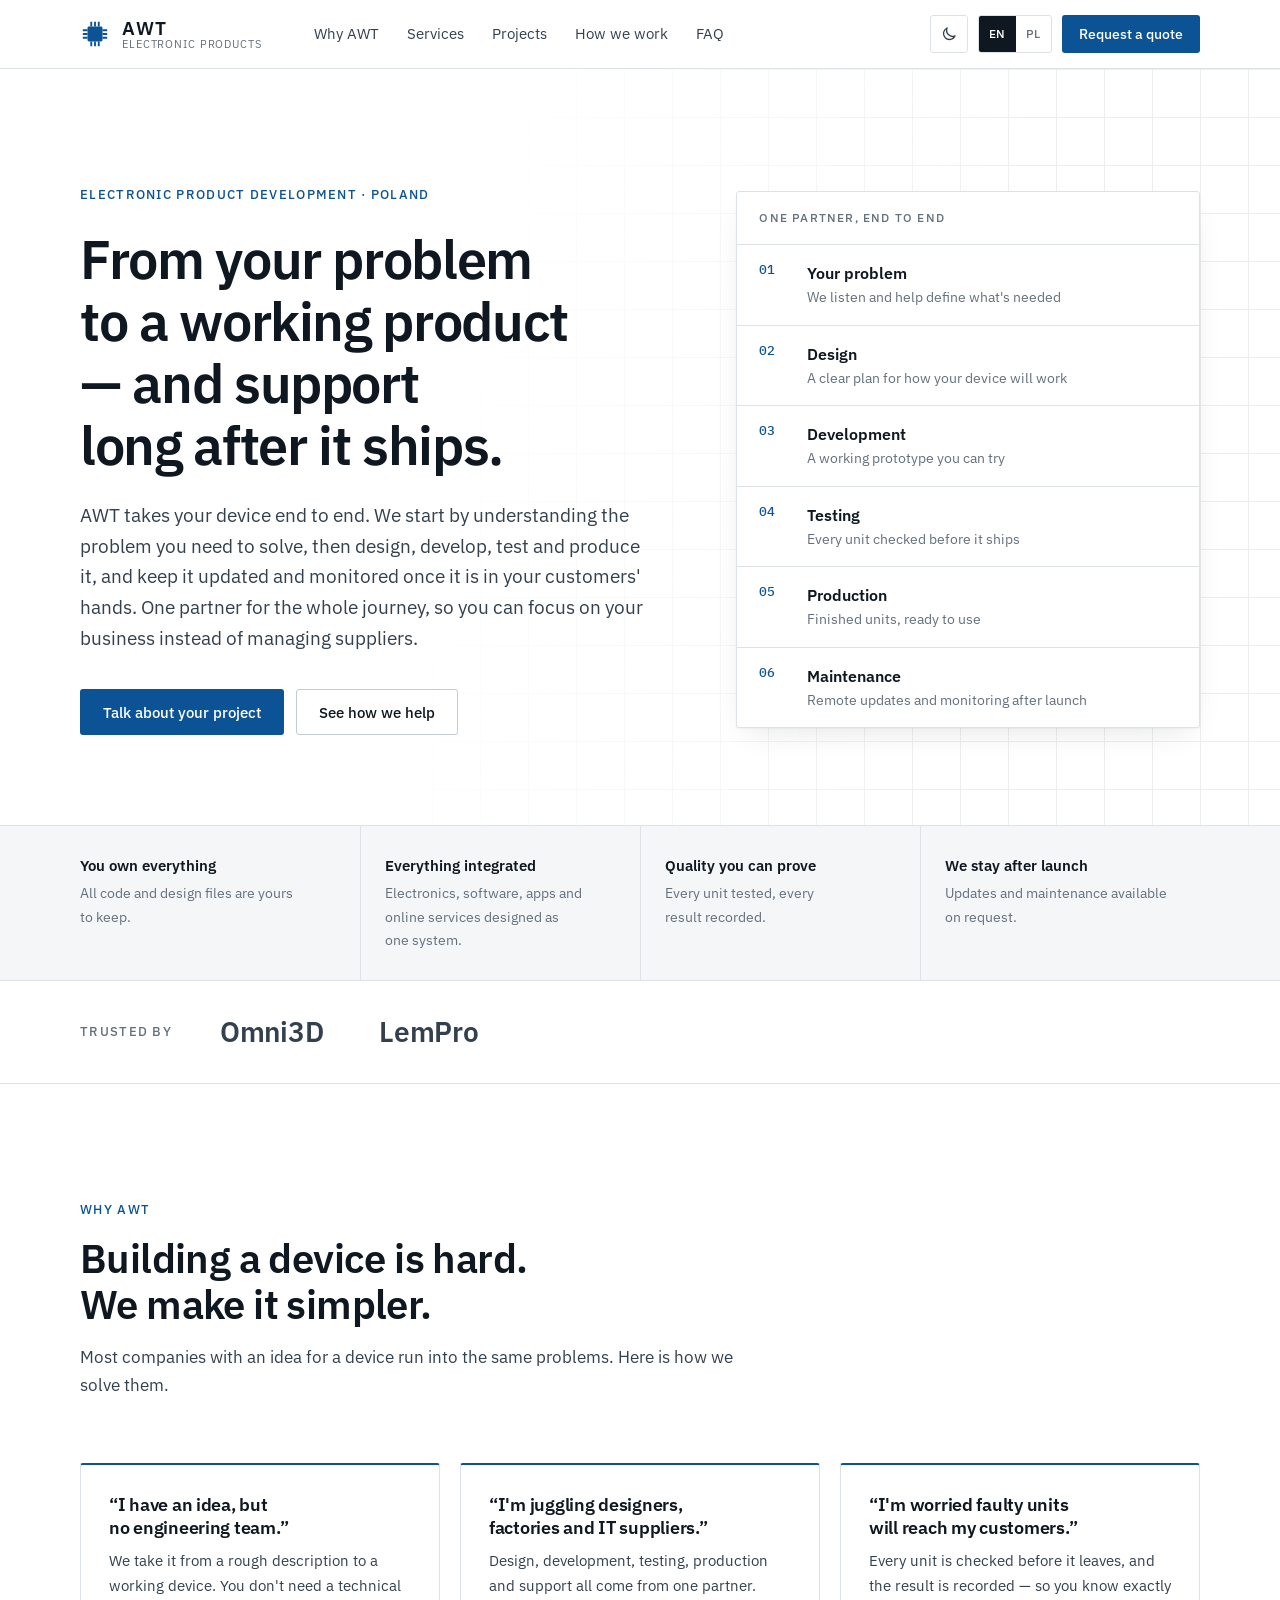
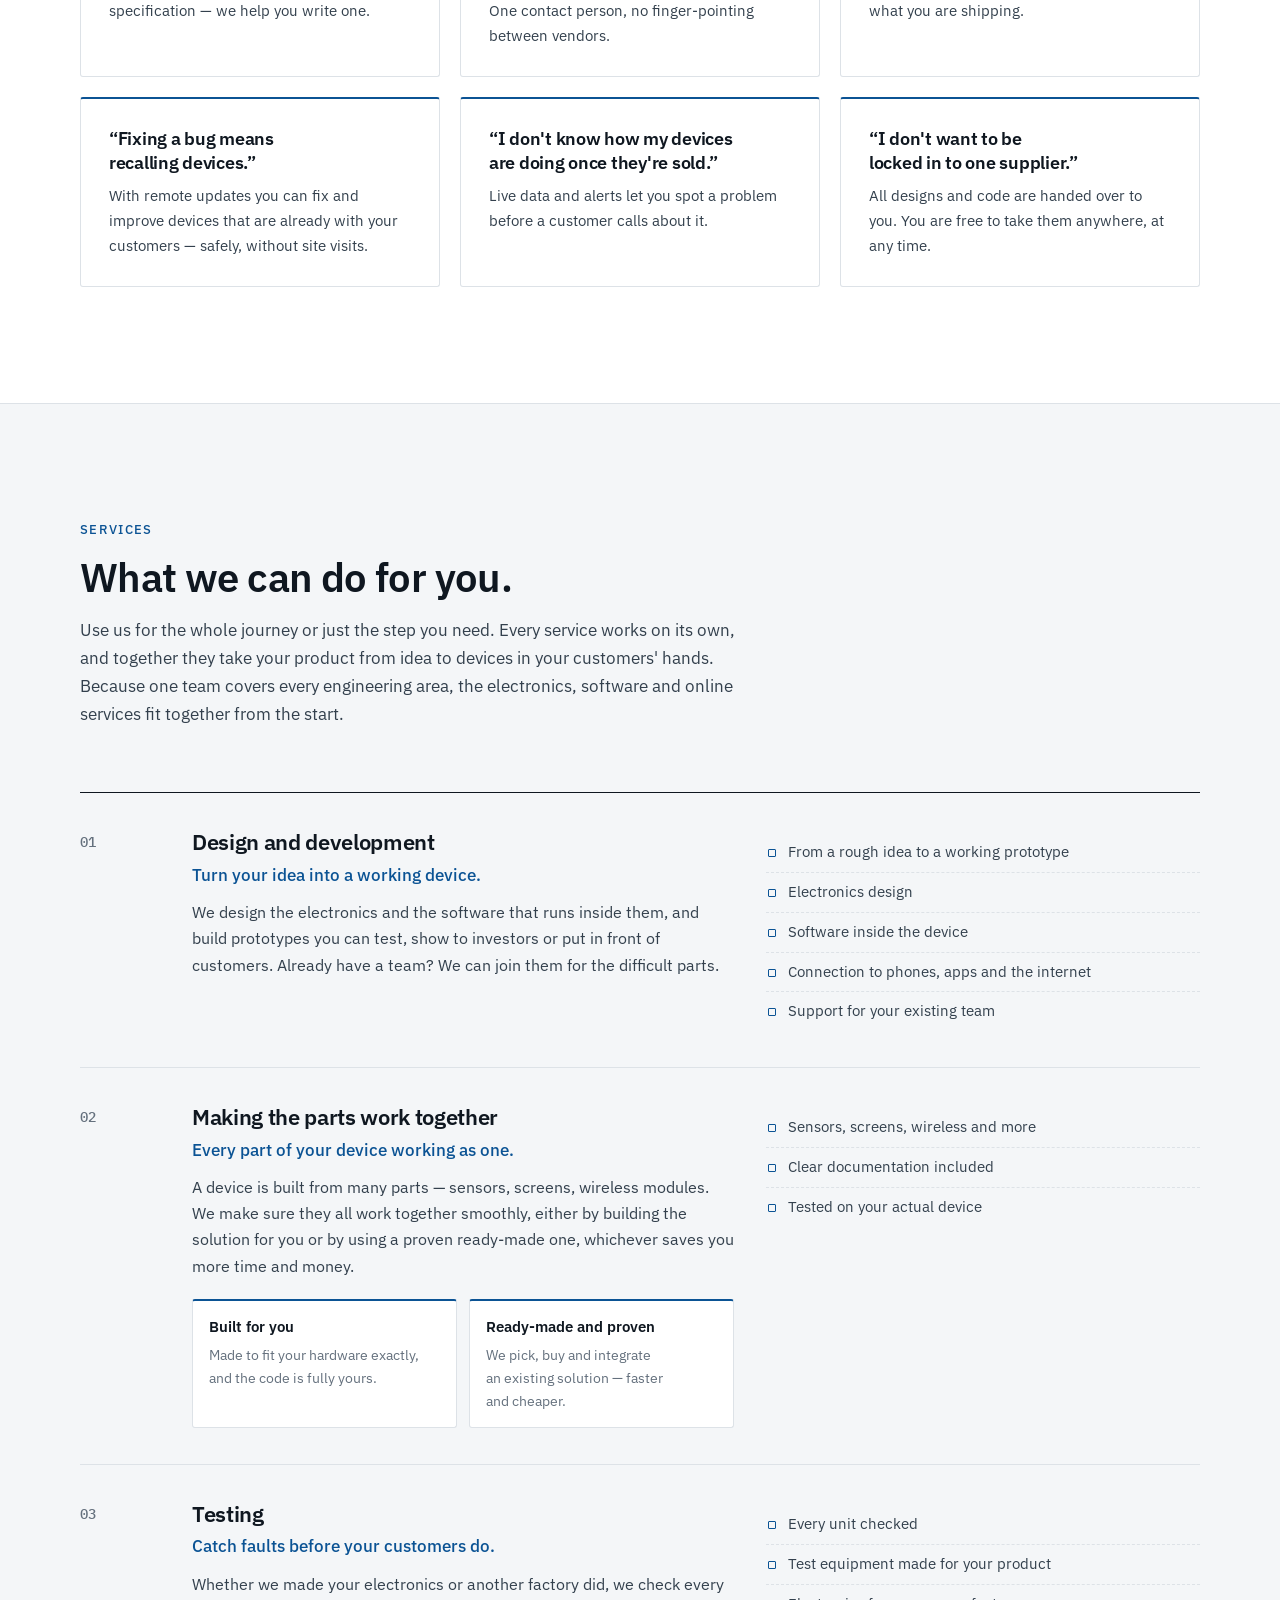
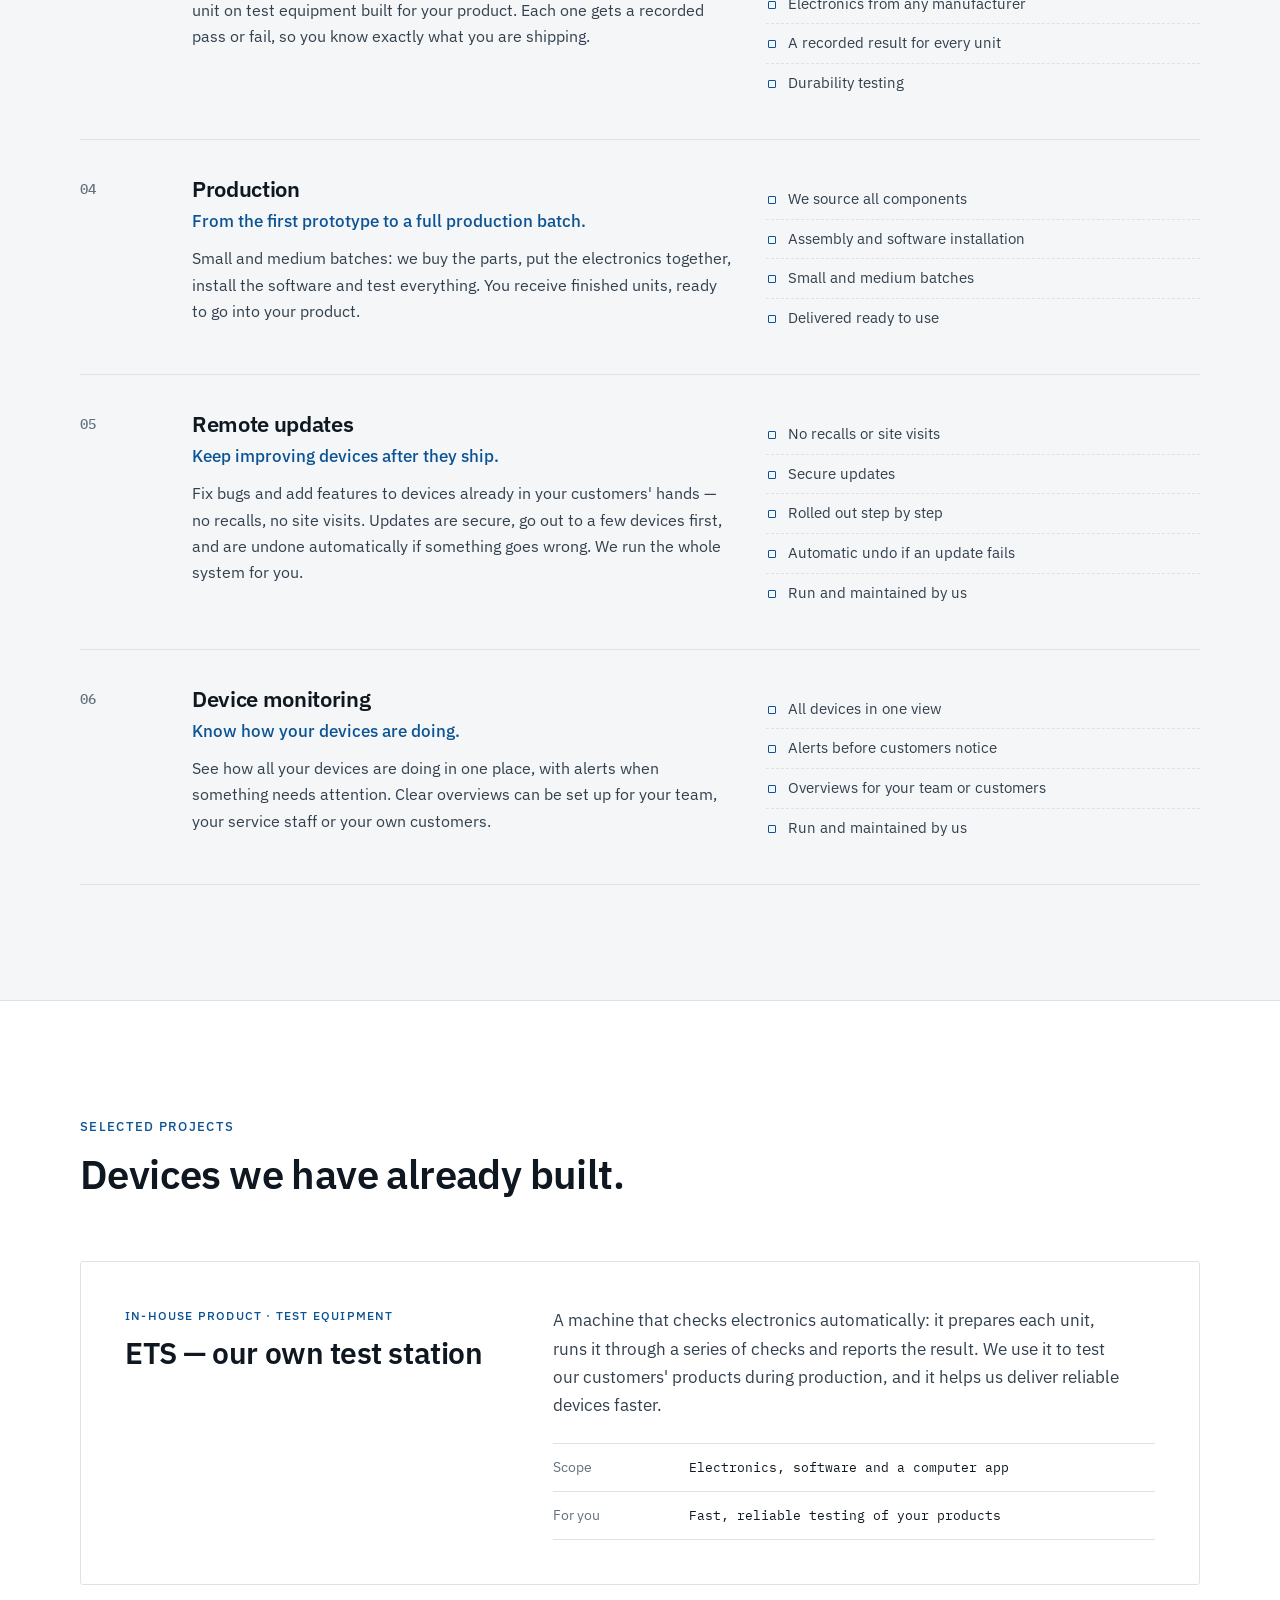
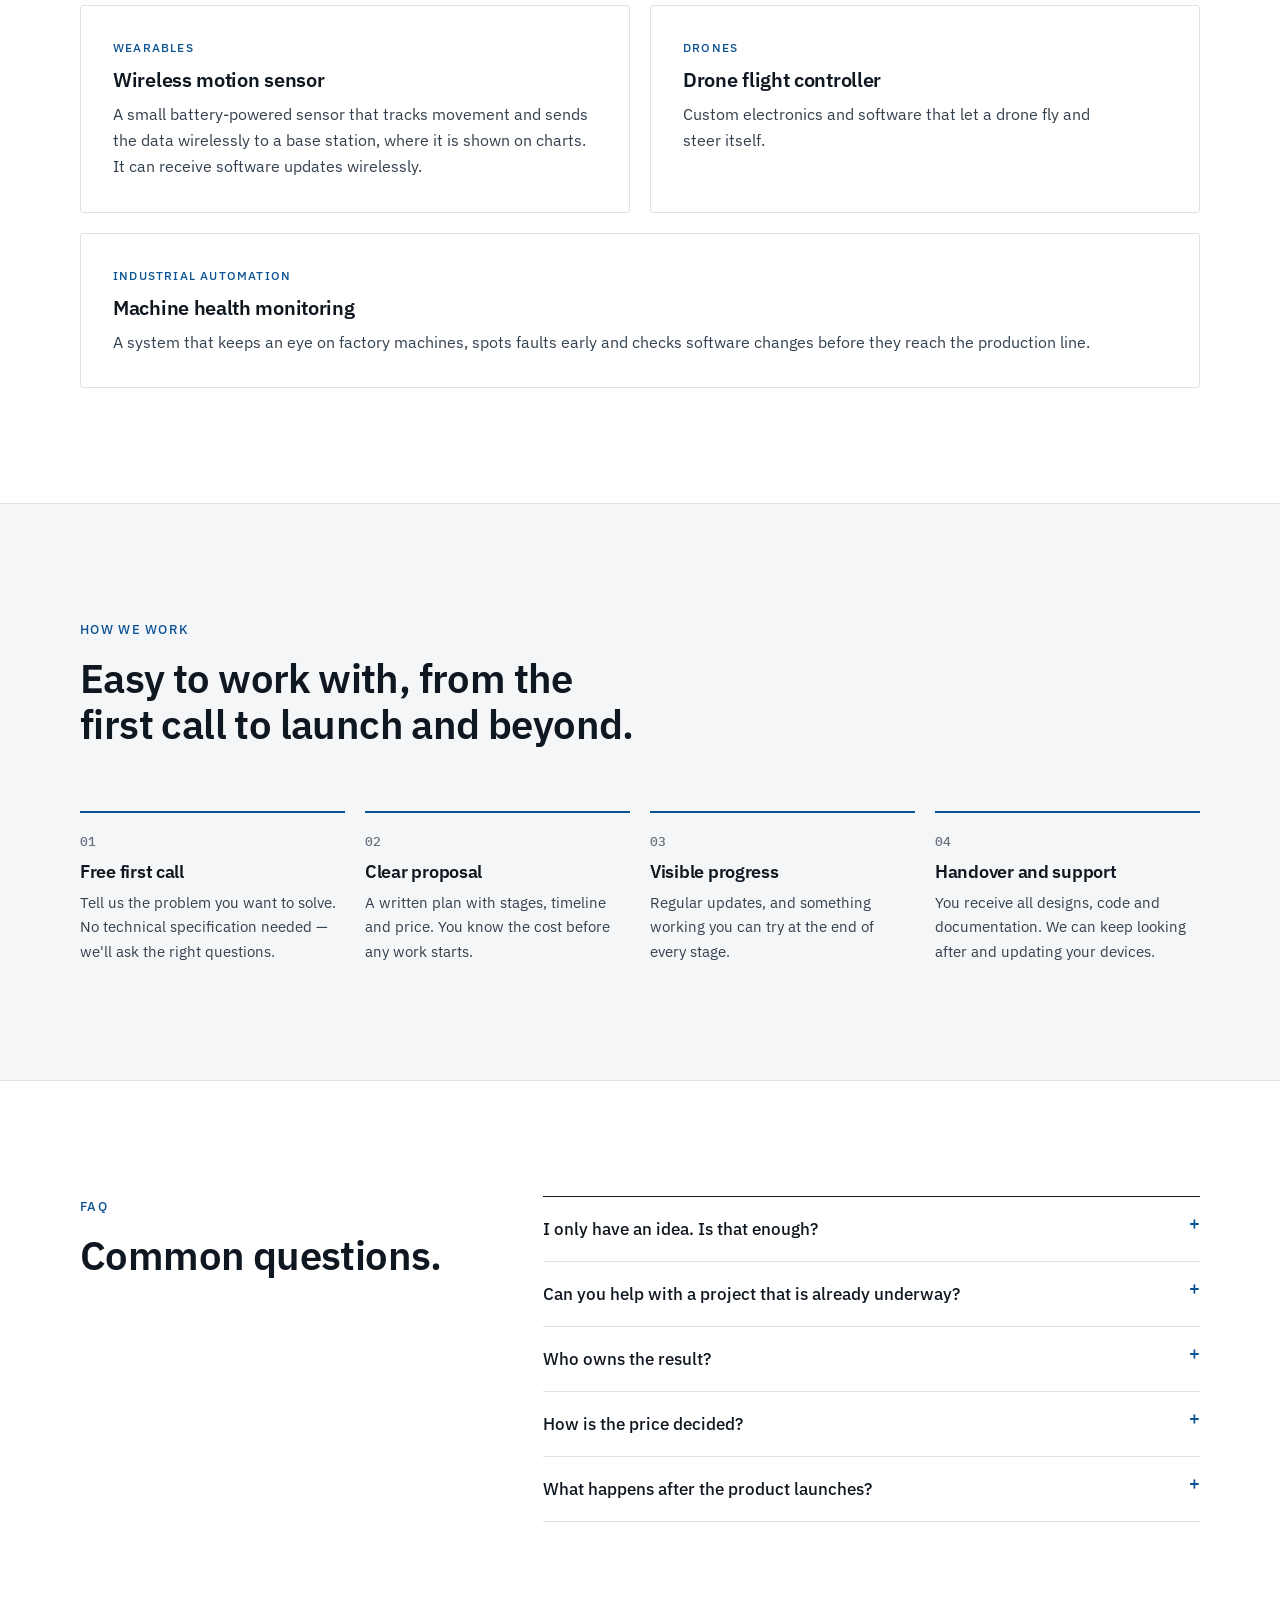
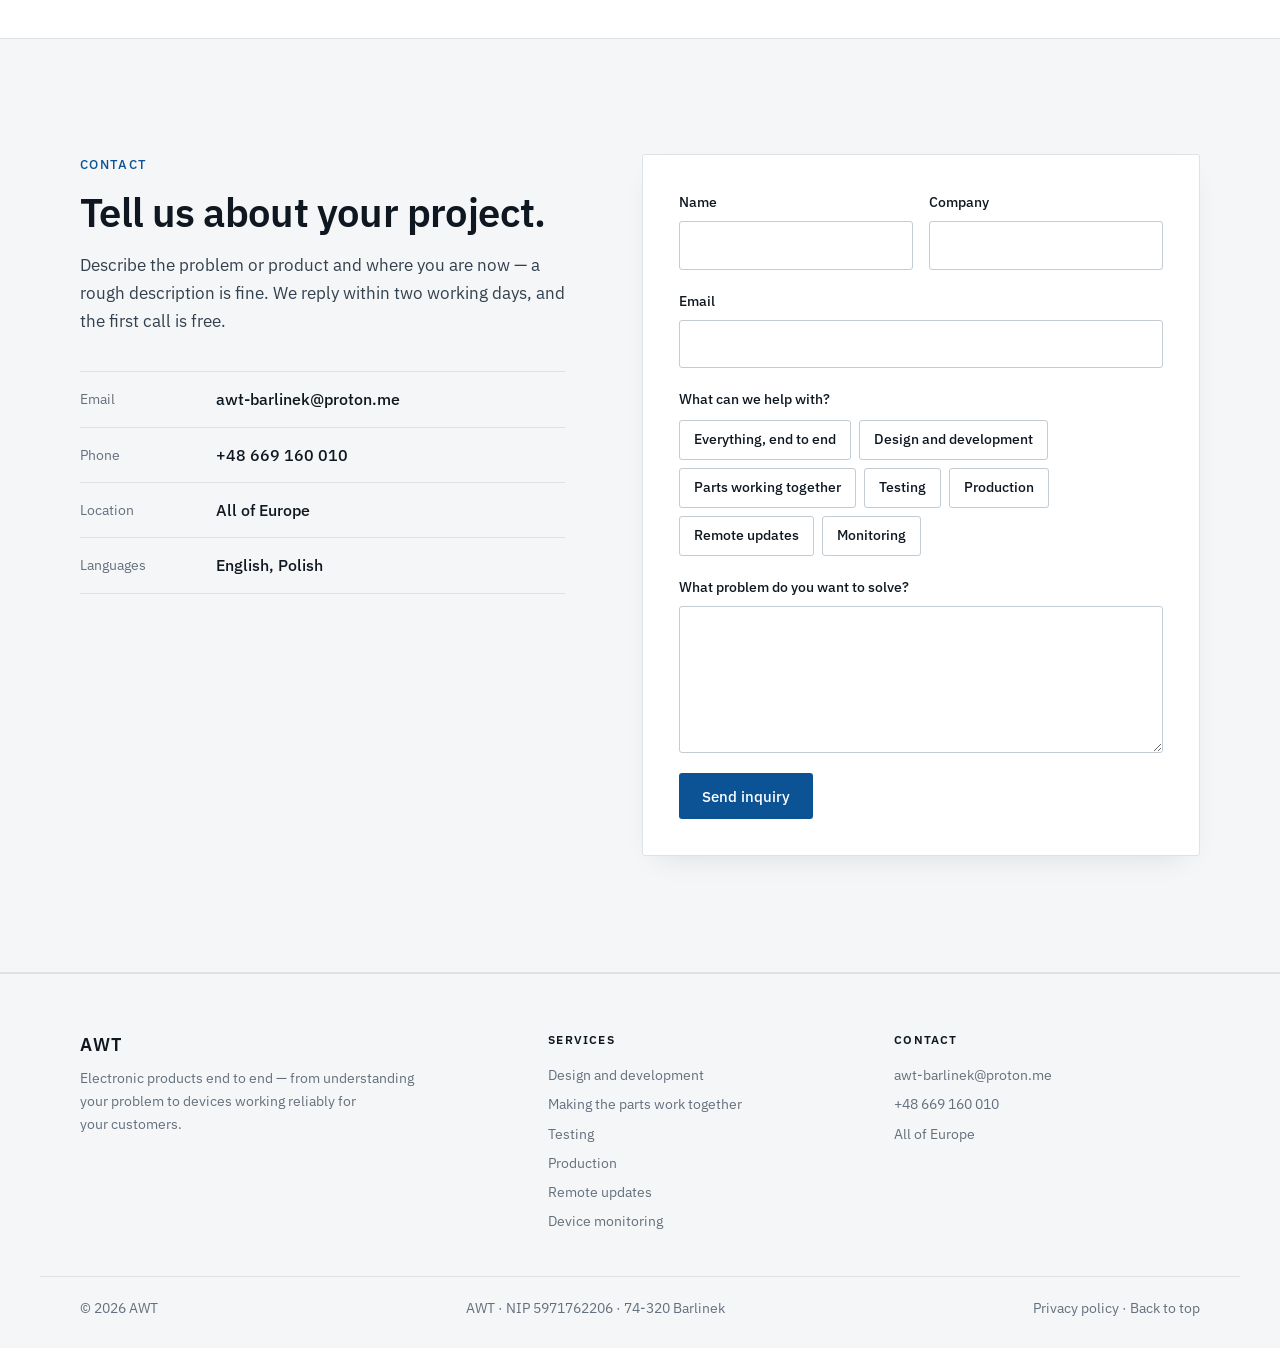
==== index.html @ 9e9d0382 "Default to light theme Dark mode is used only when the visitor chooses it with the toggle.  Co-Autho" ====
<!doctype html>
<html lang="en">
<head>
  <meta charset="utf-8">
  <meta name="viewport" content="width=device-width, initial-scale=1">
  <title>AWT — Electronic Product Development</title>
  <meta name="description" content="AWT takes electronic products end to end: from understanding your problem, through design, development, testing and production, to keeping devices updated and running smoothly for your customers.">
  <meta name="color-scheme" content="light dark">
  <script>
    // set theme before first paint
    try { var t = localStorage.getItem("awt-theme"); } catch (e) {}
    document.documentElement.dataset.theme = t === "dark" ? "dark" : "light";
  </script>
  <link rel="icon" href="favicon.svg" type="image/svg+xml">
  <link rel="preload" href="fonts/ibm-plex-sans-latin.woff2" as="font" type="font/woff2" crossorigin>
  <link rel="canonical" href="https://www.awt-embedded.com/">
  <meta property="og:type" content="website">
  <meta property="og:site_name" content="AWT">
  <meta property="og:title" content="AWT — Electronic Product Development">
  <meta property="og:description" content="From your problem to a working product — design, development, testing, production and maintenance from one partner.">
  <meta property="og:url" content="https://www.awt-embedded.com/">
  <meta property="og:image" content="https://www.awt-embedded.com/og-image.png">
  <meta property="og:image:width" content="1200">
  <meta property="og:image:height" content="630">
  <meta property="og:locale" content="en_GB">
  <meta property="og:locale:alternate" content="pl_PL">
  <meta name="twitter:card" content="summary_large_image">
  <link rel="stylesheet" href="styles.css">
</head>
<body>
  <a class="skip" href="#main" data-i18n="skip">Skip to content</a>

  <header class="topbar">
    <div class="wrap topbar__inner">
      <a class="brand" href="#top" aria-label="AWT — home">
        <svg class="brand__logo" viewBox="0 0 32 32" aria-hidden="true">
          <rect x="8" y="8" width="16" height="16" rx="1.5"/>
          <path d="M12 3v5M16 3v5M20 3v5M12 24v5M16 24v5M20 24v5M3 12h5M3 16h5M3 20h5M24 12h5M24 16h5M24 20h5"/>
        </svg>
        <span class="brand__text">
          <span class="brand__name">AWT</span>
          <span class="brand__sub" data-i18n="brand">Electronic products</span>
        </span>
      </a>
      <nav class="nav" aria-label="Main">
        <a href="#why" data-i18n="nav.why">Why AWT</a>
        <a href="#services" data-i18n="nav.services">Services</a>
        <a href="#projects" data-i18n="nav.projects">Projects</a>
        <a href="#process" data-i18n="nav.process">How we work</a>
        <a href="#faq" data-i18n="nav.faq">FAQ</a>
      </nav>
      <div class="topbar__tools">
        <button class="iconbtn" type="button" id="theme-toggle" aria-label="Toggle dark mode">
          <svg class="i-moon" viewBox="0 0 24 24" aria-hidden="true"><path d="M20 14.5A8 8 0 0 1 9.5 4a8 8 0 1 0 10.5 10.5z"/></svg>
          <svg class="i-sun" viewBox="0 0 24 24" aria-hidden="true"><circle cx="12" cy="12" r="4"/><path d="M12 2v2M12 20v2M2 12h2M20 12h2M4.9 4.9l1.4 1.4M17.7 17.7l1.4 1.4M4.9 19.1l1.4-1.4M17.7 6.3l1.4-1.4"/></svg>
        </button>
        <div class="lang" role="group" aria-label="Language">
          <button type="button" data-lang="en" aria-pressed="true">EN</button>
          <button type="button" data-lang="pl" aria-pressed="false">PL</button>
        </div>
        <a class="btn btn--primary btn--sm" href="#contact" data-i18n="nav.cta">Request a quote</a>
      </div>
    </div>
  </header>

  <main id="main">
    <!-- HERO -->
    <section class="hero" id="top">
      <div class="wrap hero__grid">
        <div class="hero__copy">
          <p class="kicker" data-i18n="hero.kicker">Electronic product development · Poland</p>
          <h1 data-i18n="hero.title">From your problem to a working product — and support long after it ships.</h1>
          <p class="lede" data-i18n="hero.lede">AWT takes your device end to end. We start by understanding the problem you need to solve, then design, develop, test and produce it, and keep it updated and monitored once it is in your customers' hands. One partner for the whole journey, so you can focus on your business instead of managing suppliers.</p>
          <div class="hero__actions">
            <a class="btn btn--primary" href="#contact" data-i18n="hero.cta">Talk about your project</a>
            <a class="btn btn--line" href="#why" data-i18n="hero.cta2">See how we help</a>
          </div>
        </div>

        <nav class="lifecycle" aria-label="End-to-end journey">
          <p class="lifecycle__title" data-i18n="lc.title">One partner, end to end</p>
          <ol>
            <li><a href="#process"><span class="lc__no">01</span><span class="lc__name" data-i18n="lc.1">Your problem</span><span class="lc__desc" data-i18n="lc.1d">We listen and help define what's needed</span></a></li>
            <li><a href="#svc-dev"><span class="lc__no">02</span><span class="lc__name" data-i18n="lc.2">Design</span><span class="lc__desc" data-i18n="lc.2d">A clear plan for how your device will work</span></a></li>
            <li><a href="#svc-dev"><span class="lc__no">03</span><span class="lc__name" data-i18n="lc.3">Development</span><span class="lc__desc" data-i18n="lc.3d">A working prototype you can try</span></a></li>
            <li><a href="#svc-test"><span class="lc__no">04</span><span class="lc__name" data-i18n="lc.4">Testing</span><span class="lc__desc" data-i18n="lc.4d">Every unit checked before it ships</span></a></li>
            <li><a href="#svc-prod"><span class="lc__no">05</span><span class="lc__name" data-i18n="lc.5">Production</span><span class="lc__desc" data-i18n="lc.5d">Finished units, ready to use</span></a></li>
            <li><a href="#svc-ota"><span class="lc__no">06</span><span class="lc__name" data-i18n="lc.6">Maintenance</span><span class="lc__desc" data-i18n="lc.6d">Remote updates and monitoring after launch</span></a></li>
          </ol>
        </nav>
      </div>
    </section>

    <!-- COMMITMENTS STRIP -->
    <section class="strip" aria-label="Commitments">
      <div class="wrap strip__grid">
        <div><p class="strip__h" data-i18n="c1.h">You own everything</p><p data-i18n="c1.p">All code and design files are yours to keep.</p></div>
        <div><p class="strip__h" data-i18n="c2.h">Everything integrated</p><p data-i18n="c2.p">Electronics, software, apps and online services designed as one system.</p></div>
        <div><p class="strip__h" data-i18n="c3.h">Quality you can prove</p><p data-i18n="c3.p">Every unit tested, every result recorded.</p></div>
        <div><p class="strip__h" data-i18n="c4.h">We stay after launch</p><p data-i18n="c4.p">Updates and maintenance available on request.</p></div>
      </div>
    </section>

    <!-- TRUSTED BY -->
    <section class="trusted" aria-labelledby="trusted-h">
      <div class="wrap trusted__inner">
        <p class="trusted__h" id="trusted-h" data-i18n="trusted.h">Trusted by</p>
        <ul class="trusted__list">
          <li>Omni3D</li>
          <li>LemPro</li>
        </ul>
      </div>
    </section>

    <!-- WHY -->
    <section class="section" id="why">
      <div class="wrap">
        <header class="section__head">
          <p class="eyebrow" data-i18n="why.eyebrow">Why AWT</p>
          <h2 data-i18n="why.title">Building a device is hard. We make it simpler.</h2>
          <p class="section__intro" data-i18n="why.intro">Most companies with an idea for a device run into the same problems. Here is how we solve them.</p>
        </header>
        <div class="pains">
          <article class="pain"><h3 data-i18n="w1.h">“I have an idea, but no engineering team.”</h3><p data-i18n="w1.p">We take it from a rough description to a working device. You don't need a technical specification — we help you write one.</p></article>
          <article class="pain"><h3 data-i18n="w2.h">“I'm juggling designers, factories and IT suppliers.”</h3><p data-i18n="w2.p">Design, development, testing, production and support all come from one partner. One contact person, no finger-pointing between vendors.</p></article>
          <article class="pain"><h3 data-i18n="w3.h">“I'm worried faulty units will reach my customers.”</h3><p data-i18n="w3.p">Every unit is checked before it leaves, and the result is recorded — so you know exactly what you are shipping.</p></article>
          <article class="pain"><h3 data-i18n="w4.h">“Fixing a bug means recalling devices.”</h3><p data-i18n="w4.p">With remote updates you can fix and improve devices that are already with your customers — safely, without site visits.</p></article>
          <article class="pain"><h3 data-i18n="w5.h">“I don't know how my devices are doing once they're sold.”</h3><p data-i18n="w5.p">Live data and alerts let you spot a problem before a customer calls about it.</p></article>
          <article class="pain"><h3 data-i18n="w6.h">“I don't want to be locked in to one supplier.”</h3><p data-i18n="w6.p">All designs and code are handed over to you. You are free to take them anywhere, at any time.</p></article>
        </div>
      </div>
    </section>

    <!-- SERVICES -->
    <section class="section section--alt" id="services">
      <div class="wrap">
        <header class="section__head">
          <p class="eyebrow" data-i18n="services.eyebrow">Services</p>
          <h2 data-i18n="services.title">What we can do for you.</h2>
          <p class="section__intro" data-i18n="services.intro">Use us for the whole journey or just the step you need. Every service works on its own, and together they take your product from idea to devices in your customers' hands. Because one team covers every engineering area, the electronics, software and online services fit together from the start.</p>
        </header>

        <div class="services">
          <article class="service" id="svc-dev">
            <p class="service__no">01</p>
            <div>
              <h3 data-i18n="s1.title">Design and development</h3>
              <p class="service__pitch" data-i18n="s1.pitch">Turn your idea into a working device.</p>
              <p data-i18n="s1.text">We design the electronics and the software that runs inside them, and build prototypes you can test, show to investors or put in front of customers. Already have a team? We can join them for the difficult parts.</p>
            </div>
            <ul class="deliv">
              <li data-i18n="s1.t1">From a rough idea to a working prototype</li>
              <li data-i18n="s1.t2">Electronics design</li>
              <li data-i18n="s1.t3">Software inside the device</li>
              <li data-i18n="s1.t4">Connection to phones, apps and the internet</li>
              <li data-i18n="s1.t5">Support for your existing team</li>
            </ul>
          </article>

          <article class="service" id="svc-drv">
            <p class="service__no">02</p>
            <div>
              <h3 data-i18n="s6.title">Making the parts work together</h3>
              <p class="service__pitch" data-i18n="s6.pitch">Every part of your device working as one.</p>
              <p data-i18n="s6.text">A device is built from many parts — sensors, screens, wireless modules. We make sure they all work together smoothly, either by building the solution for you or by using a proven ready-made one, whichever saves you more time and money.</p>
              <div class="options">
                <div><p class="options__h" data-i18n="s6.o1">Built for you</p><p data-i18n="s6.o1d">Made to fit your hardware exactly, and the code is fully yours.</p></div>
                <div><p class="options__h" data-i18n="s6.o2">Ready-made and proven</p><p data-i18n="s6.o2d">We pick, buy and integrate an existing solution — faster and cheaper.</p></div>
              </div>
            </div>
            <ul class="deliv">
              <li data-i18n="s6.t1">Sensors, screens, wireless and more</li>
              <li data-i18n="s6.t2">Clear documentation included</li>
              <li data-i18n="s6.t3">Tested on your actual device</li>
            </ul>
          </article>

          <article class="service" id="svc-test">
            <p class="service__no">03</p>
            <div>
              <h3 data-i18n="s2.title">Testing</h3>
              <p class="service__pitch" data-i18n="s2.pitch">Catch faults before your customers do.</p>
              <p data-i18n="s2.text">Whether we made your electronics or another factory did, we check every unit on test equipment built for your product. Each one gets a recorded pass or fail, so you know exactly what you are shipping.</p>
            </div>
            <ul class="deliv">
              <li data-i18n="s2.t1">Every unit checked</li>
              <li data-i18n="s2.t2">Test equipment made for your product</li>
              <li data-i18n="s2.t3">Electronics from any manufacturer</li>
              <li data-i18n="s2.t4">A recorded result for every unit</li>
              <li data-i18n="s2.t5">Durability testing</li>
            </ul>
          </article>

          <article class="service" id="svc-prod">
            <p class="service__no">04</p>
            <div>
              <h3 data-i18n="s5.title">Production</h3>
              <p class="service__pitch" data-i18n="s5.pitch">From the first prototype to a full production batch.</p>
              <p data-i18n="s5.text">Small and medium batches: we buy the parts, put the electronics together, install the software and test everything. You receive finished units, ready to go into your product.</p>
            </div>
            <ul class="deliv">
              <li data-i18n="s5.t1">We source all components</li>
              <li data-i18n="s5.t2">Assembly and software installation</li>
              <li data-i18n="s5.t3">Small and medium batches</li>
              <li data-i18n="s5.t4">Delivered ready to use</li>
            </ul>
          </article>

          <article class="service" id="svc-ota">
            <p class="service__no">05</p>
            <div>
              <h3 data-i18n="s3.title">Remote updates</h3>
              <p class="service__pitch" data-i18n="s3.pitch">Keep improving devices after they ship.</p>
              <p data-i18n="s3.text">Fix bugs and add features to devices already in your customers' hands — no recalls, no site visits. Updates are secure, go out to a few devices first, and are undone automatically if something goes wrong. We run the whole system for you.</p>
            </div>
            <ul class="deliv">
              <li data-i18n="s3.t1">No recalls or site visits</li>
              <li data-i18n="s3.t2">Secure updates</li>
              <li data-i18n="s3.t3">Rolled out step by step</li>
              <li data-i18n="s3.t4">Automatic undo if an update fails</li>
              <li data-i18n="s3.t5">Run and maintained by us</li>
            </ul>
          </article>

          <article class="service" id="svc-tel">
            <p class="service__no">06</p>
            <div>
              <h3 data-i18n="s4.title">Device monitoring</h3>
              <p class="service__pitch" data-i18n="s4.pitch">Know how your devices are doing.</p>
              <p data-i18n="s4.text">See how all your devices are doing in one place, with alerts when something needs attention. Clear overviews can be set up for your team, your service staff or your own customers.</p>
            </div>
            <ul class="deliv">
              <li data-i18n="s4.t1">All devices in one view</li>
              <li data-i18n="s4.t2">Alerts before customers notice</li>
              <li data-i18n="s4.t3">Overviews for your team or customers</li>
              <li data-i18n="s4.t4">Run and maintained by us</li>
            </ul>
          </article>
        </div>
      </div>
    </section>

    <!-- PROJECTS -->
    <section class="section" id="projects">
      <div class="wrap">
        <header class="section__head">
          <p class="eyebrow" data-i18n="work.eyebrow">Selected projects</p>
          <h2 data-i18n="work.title">Devices we have already built.</h2>
        </header>

        <div class="cases">
          <article class="case case--feature">
            <div class="case__meta">
              <p class="case__sector" data-i18n="p1.kind">In-house product · Test equipment</p>
              <h3 data-i18n="p1.title">ETS — our own test station</h3>
            </div>
            <div class="case__body">
              <p data-i18n="p1.text">A machine that checks electronics automatically: it prepares each unit, runs it through a series of checks and reports the result. We use it to test our customers' products during production, and it helps us deliver reliable devices faster.</p>
              <dl class="case__facts">
                <div><dt data-i18n="f.scope">Scope</dt><dd data-i18n="p1.scope">Electronics, software and a computer app</dd></div>
                <div><dt data-i18n="f.use">For you</dt><dd data-i18n="p1.use">Fast, reliable testing of your products</dd></div>
              </dl>
            </div>
          </article>

          <article class="case">
            <p class="case__sector" data-i18n="p2.kind">Wearables</p>
            <h3 data-i18n="p2.title">Wireless motion sensor</h3>
            <p data-i18n="p2.text">A small battery-powered sensor that tracks movement and sends the data wirelessly to a base station, where it is shown on charts. It can receive software updates wirelessly.</p>
          </article>

          <article class="case">
            <p class="case__sector" data-i18n="p3.kind">Drones</p>
            <h3 data-i18n="p3.title">Drone flight controller</h3>
            <p data-i18n="p3.text">Custom electronics and software that let a drone fly and steer itself.</p>
          </article>


          <article class="case">
            <p class="case__sector" data-i18n="p5.kind">Industrial automation</p>
            <h3 data-i18n="p5.title">Machine health monitoring</h3>
            <p data-i18n="p5.text">A system that keeps an eye on factory machines, spots faults early and checks software changes before they reach the production line.</p>
          </article>
        </div>
      </div>
    </section>

    <!-- PROCESS -->
    <section class="section section--alt" id="process">
      <div class="wrap">
        <header class="section__head">
          <p class="eyebrow" data-i18n="process.eyebrow">How we work</p>
          <h2 data-i18n="process.title">Easy to work with, from the first call to launch and beyond.</h2>
        </header>
        <ol class="steps">
          <li><h3 data-i18n="st1.title">Free first call</h3><p data-i18n="st1.text">Tell us the problem you want to solve. No technical specification needed — we'll ask the right questions.</p></li>
          <li><h3 data-i18n="st2.title">Clear proposal</h3><p data-i18n="st2.text">A written plan with stages, timeline and price. You know the cost before any work starts.</p></li>
          <li><h3 data-i18n="st3.title">Visible progress</h3><p data-i18n="st3.text">Regular updates, and something working you can try at the end of every stage.</p></li>
          <li><h3 data-i18n="st4.title">Handover and support</h3><p data-i18n="st4.text">You receive all designs, code and documentation. We can keep looking after and updating your devices.</p></li>
        </ol>
      </div>
    </section>

    <!-- FAQ -->
    <section class="section" id="faq">
      <div class="wrap faq">
        <header class="section__head section__head--side">
          <p class="eyebrow" data-i18n="faq.eyebrow">FAQ</p>
          <h2 data-i18n="faq.title">Common questions.</h2>
        </header>
        <div class="faq__list">
          <details><summary data-i18n="q1">I only have an idea. Is that enough?</summary><p data-i18n="a1">Yes. Many projects start with a sketch or a short description. We help turn it into clear requirements and a plan before anything is built.</p></details>
          <details><summary data-i18n="q2">Can you help with a project that is already underway?</summary><p data-i18n="a2">Yes. We can support your team on specific tasks, or take on the remaining work.</p></details>
          <details><summary data-i18n="q3">Who owns the result?</summary><p data-i18n="a3">You do. All code, designs and documents are handed over to you.</p></details>
          <details><summary data-i18n="q4">How is the price decided?</summary><p data-i18n="a4">After the first call you receive a written proposal: a fixed price for each stage, or billing by time spent if the scope is still open.</p></details>
          <details><summary data-i18n="q5">What happens after the product launches?</summary><p data-i18n="a5">We can run the update and monitoring systems for you and keep improving your device's software.</p></details>
        </div>
      </div>
    </section>

    <!-- CONTACT -->
    <section class="section section--alt" id="contact">
      <div class="wrap contact">
        <div class="contact__intro">
          <p class="eyebrow" data-i18n="contact.eyebrow">Contact</p>
          <h2 data-i18n="contact.title">Tell us about your project.</h2>
          <p class="section__intro" data-i18n="contact.text">Describe the problem or product and where you are now — a rough description is fine. We reply within two working days, and the first call is free.</p>

          <dl class="details">
            <div><dt data-i18n="contact.email">Email</dt><dd><a href="mailto:awt-barlinek@proton.me">awt-barlinek@proton.me</a></dd></div>
            <div><dt data-i18n="contact.phone">Phone</dt><dd><a href="tel:+48669160010">+48 669 160 010</a></dd></div>
            <div><dt data-i18n="contact.loc">Location</dt><dd data-i18n="contact.locv">All of Europe</dd></div>
            <div><dt data-i18n="contact.langs">Languages</dt><dd data-i18n="contact.langsv">English, Polish</dd></div>
          </dl>
        </div>

        <form class="form" id="contact-form" novalidate>
          <div class="form__row">
            <div class="field">
              <label for="f-name" data-i18n="form.name">Name</label>
              <input id="f-name" name="name" autocomplete="name" required>
            </div>
            <div class="field">
              <label for="f-company" data-i18n="form.company">Company</label>
              <input id="f-company" name="company" autocomplete="organization">
            </div>
          </div>
          <div class="field">
            <label for="f-email" data-i18n="form.email">Email</label>
            <input id="f-email" name="email" type="email" autocomplete="email" required>
          </div>
          <fieldset class="field">
            <legend data-i18n="form.need">What can we help with?</legend>
            <div class="chips">
              <label><input type="checkbox" name="need" value="Whole product, end to end"><span data-i18n="form.c0">Everything, end to end</span></label>
              <label><input type="checkbox" name="need" value="Design and development"><span data-i18n="form.c1">Design and development</span></label>
              <label><input type="checkbox" name="need" value="Making parts work together"><span data-i18n="form.c6">Parts working together</span></label>
              <label><input type="checkbox" name="need" value="Testing"><span data-i18n="form.c2">Testing</span></label>
              <label><input type="checkbox" name="need" value="Production"><span data-i18n="form.c5">Production</span></label>
              <label><input type="checkbox" name="need" value="Remote updates"><span data-i18n="form.c3">Remote updates</span></label>
              <label><input type="checkbox" name="need" value="Device monitoring"><span data-i18n="form.c4">Monitoring</span></label>
            </div>
          </fieldset>
          <div class="field">
            <label for="f-msg" data-i18n="form.msg">What problem do you want to solve?</label>
            <textarea id="f-msg" name="message" rows="5" required></textarea>
          </div>
          <div class="form__foot">
            <button class="btn btn--primary" type="submit" data-i18n="form.send">Send inquiry</button>
            <p class="form__note" id="form-note" role="status" aria-live="polite"></p>
          </div>
        </form>
      </div>
    </section>
  </main>

  <footer class="footer">
    <div class="wrap footer__grid">
      <div class="footer__brand">
        <p class="footer__name">AWT</p>
        <p data-i18n="footer.about">Electronic products end to end — from understanding your problem to devices working reliably for your customers.</p>
      </div>
      <div>
        <p class="footer__h" data-i18n="services.eyebrow">Services</p>
        <ul>
          <li><a href="#svc-dev" data-i18n="s1.title">Design and development</a></li>
          <li><a href="#svc-drv" data-i18n="s6.title">Making the parts work together</a></li>
          <li><a href="#svc-test" data-i18n="s2.title">Testing</a></li>
          <li><a href="#svc-prod" data-i18n="s5.title">Production</a></li>
          <li><a href="#svc-ota" data-i18n="s3.title">Remote updates</a></li>
          <li><a href="#svc-tel" data-i18n="s4.title">Device monitoring</a></li>
        </ul>
      </div>
      <div>
        <p class="footer__h" data-i18n="contact.eyebrow">Contact</p>
        <ul>
          <li><a href="mailto:awt-barlinek@proton.me">awt-barlinek@proton.me</a></li>
          <li><a href="tel:+48669160010">+48 669 160 010</a></li>
          <li data-i18n="footer.loc">All of Europe</li>
        </ul>
      </div>
    </div>
    <div class="wrap footer__base">
      <span>© <span id="year">2026</span> AWT</span>
      <span class="footer__legal">AWT · NIP 5971762206 · 74-320 Barlinek</span>
      <span class="footer__links"><a href="privacy.html" data-i18n="footer.privacy">Privacy policy</a> · <a href="#top" data-i18n="footer.top">Back to top</a></span>
    </div>
  </footer>

  <script src="main.js"></script>
</body>
</html>
---- styles.css ----
/* IBM Plex, self-hosted (SIL Open Font License, see fonts/OFL.txt). Latin + Latin Extended (Polish). */
/* IBM Plex Mono 400 latin-ext */
@font-face { font-family: 'IBM Plex Mono'; font-style: normal; font-weight: 400; font-display: swap;
  src: url(fonts/ibm-plex-mono-400-latin-ext.woff2) format('woff2');
  unicode-range: U+0100-02BA, U+02BD-02C5, U+02C7-02CC, U+02CE-02D7, U+02DD-02FF, U+0304, U+0308, U+0329, U+1D00-1DBF, U+1E00-1E9F, U+1EF2-1EFF, U+2020, U+20A0-20AB, U+20AD-20C4, U+2113, U+2C60-2C7F, U+A720-A7FF; }
/* IBM Plex Mono 400 latin */
@font-face { font-family: 'IBM Plex Mono'; font-style: normal; font-weight: 400; font-display: swap;
  src: url(fonts/ibm-plex-mono-400-latin.woff2) format('woff2');
  unicode-range: U+0000-00FF, U+0131, U+0152-0153, U+02BB-02BC, U+02C6, U+02DA, U+02DC, U+0304, U+0308, U+0329, U+2000-206F, U+20AC, U+2122, U+2191, U+2193, U+2212, U+2215, U+FEFF, U+FFFD; }
/* IBM Plex Mono 500 latin-ext */
@font-face { font-family: 'IBM Plex Mono'; font-style: normal; font-weight: 500; font-display: swap;
  src: url(fonts/ibm-plex-mono-500-latin-ext.woff2) format('woff2');
  unicode-range: U+0100-02BA, U+02BD-02C5, U+02C7-02CC, U+02CE-02D7, U+02DD-02FF, U+0304, U+0308, U+0329, U+1D00-1DBF, U+1E00-1E9F, U+1EF2-1EFF, U+2020, U+20A0-20AB, U+20AD-20C4, U+2113, U+2C60-2C7F, U+A720-A7FF; }
/* IBM Plex Mono 500 latin */
@font-face { font-family: 'IBM Plex Mono'; font-style: normal; font-weight: 500; font-display: swap;
  src: url(fonts/ibm-plex-mono-500-latin.woff2) format('woff2');
  unicode-range: U+0000-00FF, U+0131, U+0152-0153, U+02BB-02BC, U+02C6, U+02DA, U+02DC, U+0304, U+0308, U+0329, U+2000-206F, U+20AC, U+2122, U+2191, U+2193, U+2212, U+2215, U+FEFF, U+FFFD; }
/* IBM Plex Sans 400 600 latin-ext */
@font-face { font-family: 'IBM Plex Sans'; font-style: normal; font-weight: 400 600; font-display: swap;
  src: url(fonts/ibm-plex-sans-latin-ext.woff2) format('woff2');
  unicode-range: U+0100-02BA, U+02BD-02C5, U+02C7-02CC, U+02CE-02D7, U+02DD-02FF, U+0304, U+0308, U+0329, U+1D00-1DBF, U+1E00-1E9F, U+1EF2-1EFF, U+2020, U+20A0-20AB, U+20AD-20C4, U+2113, U+2C60-2C7F, U+A720-A7FF; }
/* IBM Plex Sans 400 600 latin */
@font-face { font-family: 'IBM Plex Sans'; font-style: normal; font-weight: 400 600; font-display: swap;
  src: url(fonts/ibm-plex-sans-latin.woff2) format('woff2');
  unicode-range: U+0000-00FF, U+0131, U+0152-0153, U+02BB-02BC, U+02C6, U+02DA, U+02DC, U+0304, U+0308, U+0329, U+2000-206F, U+20AC, U+2122, U+2191, U+2193, U+2212, U+2215, U+FEFF, U+FFFD; }

:root {
  --bg: #ffffff;
  --bg-alt: #f4f6f8;
  --surface: #ffffff;
  --ink: #0f1720;
  --ink-2: #33404d;
  --muted: #64707d;
  --line: #dde2e7;
  --line-strong: #c3cbd3;
  --accent: #0b5394;        /* engineering blue */
  --accent-hover: #083f71;
  --accent-ink: #ffffff;
  --accent-soft: #e7eff7;
  --field: #ffffff;
  --topbar: rgba(255, 255, 255, .9);
  --danger: #b3261e;

  --sans: "IBM Plex Sans", system-ui, sans-serif;
  --mono: "IBM Plex Mono", ui-monospace, monospace;
  --wrap: 1200px;
  --pad: clamp(20px, 4vw, 40px);
  --radius: 3px;
}
[data-theme="dark"] {
  --bg: #0c1117;
  --bg-alt: #111820;
  --surface: #141c25;
  --ink: #e6ebf0;
  --ink-2: #b9c3cd;
  --muted: #8693a0;
  --line: #222d38;
  --line-strong: #34424f;
  --accent: #4c95d9;
  --accent-hover: #6aaae6;
  --accent-ink: #07111b;
  --accent-soft: #13263a;
  --field: #0c1117;
  --topbar: rgba(12, 17, 23, .88);
  --danger: #ef6b62;
  color-scheme: dark;
}
[data-theme="light"] { color-scheme: light; }

*, *::before, *::after { box-sizing: border-box; }
html { scroll-behavior: smooth; scroll-padding-top: 76px; }
body {
  margin: 0; background: var(--bg); color: var(--ink);
  font: 400 16px/1.65 var(--sans); -webkit-font-smoothing: antialiased;
  transition: background-color .2s, color .2s;
}
h1, h2, h3 { margin: 0; font-weight: 600; line-height: 1.15; letter-spacing: -.015em; text-wrap: balance; }
p { margin: 0; text-wrap: pretty; }
ul, ol { margin: 0; padding: 0; list-style: none; }
a { color: inherit; }
:focus-visible { outline: 2px solid var(--accent); outline-offset: 3px; }
.wrap { max-width: var(--wrap); margin: 0 auto; padding: 0 var(--pad); }
.skip { position: absolute; left: -9999px; top: 8px; background: var(--ink); color: var(--bg); padding: 8px 12px; z-index: 100; }
.skip:focus { left: 8px; }

/* ---------- buttons ---------- */
.btn {
  display: inline-flex; align-items: center; justify-content: center;
  min-height: 46px; padding: 0 22px; border-radius: var(--radius);
  font: 500 15px/1 var(--sans); text-decoration: none; cursor: pointer;
  border: 1px solid transparent; transition: background .15s, color .15s, border-color .15s;
  white-space: nowrap;
}
.btn--primary { background: var(--accent); color: var(--accent-ink); }
.btn--primary:hover { background: var(--accent-hover); }
.btn--line { border-color: var(--line-strong); color: var(--ink); background: transparent; }
.btn--line:hover { border-color: var(--ink); }
.btn--sm { min-height: 38px; padding: 0 16px; font-size: 14px; }

/* ---------- top bar ---------- */
.topbar { position: sticky; top: 0; z-index: 50; background: var(--topbar); backdrop-filter: blur(8px); border-bottom: 1px solid var(--line); }
.topbar__inner { display: flex; align-items: center; gap: 32px; height: 68px; }
.brand { display: flex; align-items: center; gap: 12px; text-decoration: none; }
.brand__logo { width: 30px; height: 30px; fill: none; stroke: var(--accent); stroke-width: 2; }
.brand__logo rect { fill: var(--accent); stroke: none; }
.brand__text { display: flex; flex-direction: column; line-height: 1.1; }
.brand__name { font-weight: 600; font-size: 19px; letter-spacing: .06em; }
.brand__sub { font-size: 11px; color: var(--muted); letter-spacing: .08em; text-transform: uppercase; }
.nav { display: flex; gap: 4px; margin-left: 8px; }
.nav a { text-decoration: none; font-size: 15px; color: var(--ink-2); padding: 8px 12px; border-radius: var(--radius); }
.nav a:hover { color: var(--ink); background: var(--bg-alt); }
.topbar__tools { margin-left: auto; display: flex; align-items: center; gap: 10px; }
.iconbtn {
  display: inline-grid; place-items: center; width: 38px; height: 38px; padding: 0;
  background: transparent; color: var(--ink-2); cursor: pointer;
  border: 1px solid var(--line); border-radius: var(--radius);
}
.iconbtn:hover { color: var(--ink); border-color: var(--line-strong); }
.iconbtn svg { width: 18px; height: 18px; fill: none; stroke: currentColor; stroke-width: 1.8; stroke-linecap: round; stroke-linejoin: round; }
.i-sun { display: none; }
[data-theme="dark"] .i-sun { display: block; }
[data-theme="dark"] .i-moon { display: none; }
.lang { display: flex; border: 1px solid var(--line); border-radius: var(--radius); overflow: hidden; }
.lang button { font: 500 12px/1 var(--sans); letter-spacing: .05em; background: transparent; color: var(--muted); border: 0; padding: 0 10px; height: 36px; cursor: pointer; }
.lang button[aria-pressed="true"] { background: var(--ink); color: var(--bg); }

/* ---------- hero ---------- */
.hero { padding: clamp(64px, 9vw, 120px) 0 clamp(56px, 7vw, 96px); border-bottom: 1px solid var(--line);
  background:
    linear-gradient(var(--bg) 0 0) padding-box,
    var(--bg);
  position: relative; overflow: hidden; }
.hero::before { /* fine engineering grid */
  content: ""; position: absolute; inset: 0; pointer-events: none;
  background-image:
    linear-gradient(var(--line) 1px, transparent 1px),
    linear-gradient(90deg, var(--line) 1px, transparent 1px);
  background-size: 48px 48px;
  mask-image: linear-gradient(100deg, transparent 35%, #000 75%);
  opacity: .55;
}
.hero__grid { position: relative; display: grid; grid-template-columns: 1.25fr 1fr; gap: clamp(40px, 6vw, 96px); align-items: center; }
.kicker { font-size: 13px; font-weight: 500; letter-spacing: .1em; text-transform: uppercase; color: var(--accent); margin-bottom: 22px; }
.hero h1 { font-size: clamp(34px, 4.4vw, 54px); letter-spacing: -.025em; }
.lede { margin-top: 24px; font-size: clamp(17px, 1.45vw, 19px); color: var(--ink-2); max-width: 34em; }
.hero__actions { display: flex; flex-wrap: wrap; gap: 12px; margin-top: 36px; }

.lifecycle { background: var(--surface); border: 1px solid var(--line); border-radius: var(--radius); box-shadow: 0 1px 2px rgba(15, 23, 32, .04), 0 12px 32px -12px rgba(15, 23, 32, .12); }
.lifecycle__title { padding: 16px 22px; font-size: 12px; font-weight: 500; letter-spacing: .1em; text-transform: uppercase; color: var(--muted); border-bottom: 1px solid var(--line); }
.lifecycle li + li { border-top: 1px solid var(--line); }
.lifecycle a { display: grid; grid-template-columns: 36px 1fr; column-gap: 12px; padding: 15px 22px; text-decoration: none; transition: background .15s; }
.lifecycle a:hover { background: var(--bg-alt); }
.lc__no { grid-row: span 2; font: 500 13px/1.6 var(--mono); color: var(--accent); }
.lc__name { font-weight: 600; font-size: 16px; }
.lc__desc { font-size: 14px; color: var(--muted); }

/* ---------- commitments ---------- */
.strip { border-bottom: 1px solid var(--line); background: var(--bg-alt); }
.strip__grid { display: grid; grid-template-columns: repeat(4, 1fr); }
.strip__grid > div { padding: 28px 24px 28px 0; font-size: 14px; color: var(--muted); }
.strip__grid > div + div { padding-left: 24px; border-left: 1px solid var(--line); }
.strip__h { font-size: 15px; font-weight: 600; color: var(--ink); margin-bottom: 4px; }

/* ---------- trusted by ---------- */
.trusted { border-bottom: 1px solid var(--line); }
.trusted__inner { display: flex; align-items: center; flex-wrap: wrap; gap: 16px 48px; padding-top: 28px; padding-bottom: 28px; }
.trusted__h { font-size: 13px; font-weight: 500; letter-spacing: .1em; text-transform: uppercase; color: var(--muted); }
.trusted__list { display: flex; flex-wrap: wrap; align-items: center; gap: 12px 56px; }
.trusted__list li { font-size: clamp(22px, 2.4vw, 28px); font-weight: 600; letter-spacing: -.01em; color: var(--ink-2); }

/* ---------- sections ---------- */
.section { padding: clamp(72px, 9vw, 120px) 0; }
.section--alt { background: var(--bg-alt); border-top: 1px solid var(--line); border-bottom: 1px solid var(--line); }
.section__head { max-width: 760px; margin-bottom: clamp(40px, 5vw, 64px); }
.eyebrow { font-size: 13px; font-weight: 500; letter-spacing: .1em; text-transform: uppercase; color: var(--accent); margin-bottom: 14px; }
.section h2 { font-size: clamp(28px, 3.2vw, 40px); }
.section__intro { margin-top: 16px; font-size: 17px; color: var(--ink-2); max-width: 40em; }

/* services */
.services { border-top: 1px solid var(--ink); }
.service { display: grid; grid-template-columns: 80px minmax(0, 1.25fr) minmax(0, 1fr); gap: 32px; padding: 36px 0; border-bottom: 1px solid var(--line); }
.service__no { font: 500 14px/1.9 var(--mono); color: var(--muted); }
.service h3 { font-size: 22px; }
.service p:not(.service__no) { margin-top: 10px; color: var(--ink-2); }
.deliv { padding-top: 4px; }
.deliv li { position: relative; padding: 7px 0 7px 22px; font-size: 15px; color: var(--ink-2); border-bottom: 1px dashed var(--line); }
.deliv li:last-child { border-bottom: 0; }
.deliv li::before { content: ""; position: absolute; left: 2px; top: 16px; width: 8px; height: 8px; border: 1.5px solid var(--accent); border-radius: 1px; }

.options { display: grid; grid-template-columns: 1fr 1fr; gap: 12px; margin-top: 20px; }
.options > div { border: 1px solid var(--line); border-top: 2px solid var(--accent); border-radius: var(--radius); padding: 14px 16px; background: var(--surface); }
.options p { margin: 0 !important; font-size: 14px; color: var(--muted) !important; }
.options .options__h { font-size: 15px; font-weight: 600; color: var(--ink) !important; margin-bottom: 4px !important; }
@media (max-width: 640px) { .options { grid-template-columns: 1fr; } }

/* projects */
.cases { display: grid; grid-template-columns: repeat(2, 1fr); gap: 20px; }
.case { background: var(--surface); border: 1px solid var(--line); border-radius: var(--radius); padding: clamp(24px, 3vw, 32px); display: flex; flex-direction: column; gap: 10px; }
.case h3 { font-size: 20px; }
.case p { color: var(--ink-2); }
.case__sector { font-size: 12px; font-weight: 500; letter-spacing: .1em; text-transform: uppercase; color: var(--accent) !important; }
.case__tech { margin-top: auto; padding-top: 16px; border-top: 1px solid var(--line); font: 400 13px/1.5 var(--mono); color: var(--muted) !important; }
.cases > .case:not(.case--feature):last-child:nth-child(even) { grid-column: 1 / -1; }
.case--feature { grid-column: 1 / -1; display: grid; grid-template-columns: 1fr 1.6fr; gap: clamp(24px, 4vw, 56px); padding: clamp(28px, 4vw, 44px); }
.case--feature h3 { font-size: clamp(24px, 2.4vw, 30px); margin-top: 10px; }
.case--feature .case__body > p { font-size: 17px; }
.case__facts { margin: 24px 0 0; display: grid; gap: 0; border-top: 1px solid var(--line); }
.case__facts > div { display: grid; grid-template-columns: 120px 1fr; gap: 16px; padding: 12px 0; border-bottom: 1px solid var(--line); font-size: 14px; }
.case__facts dt { color: var(--muted); }
.case__facts dd { margin: 0; font-family: var(--mono); font-size: 13px; padding-top: 1px; }

/* why — customer problems */
.pains { display: grid; grid-template-columns: repeat(3, 1fr); gap: 20px; }
.pain { background: var(--surface); border: 1px solid var(--line); border-top: 2px solid var(--accent); border-radius: var(--radius); padding: clamp(22px, 2.6vw, 28px); }
.pain h3 { font-size: 18px; line-height: 1.3; }
.pain p { margin-top: 10px; color: var(--ink-2); font-size: 15px; }

/* service pitch line */
.service p.service__pitch { margin-top: 6px; font-size: 17px; font-weight: 500; color: var(--accent); }

.faq__list summary::-webkit-details-marker { display: none; }
.faq__list summary::after { content: "+"; font: 500 18px/1 var(--mono); color: var(--accent); flex: none; }
.faq__list details[open] summary::after { content: "−"; }

/* faq */
.faq { display: grid; grid-template-columns: 1fr 1.7fr; gap: clamp(32px, 6vw, 96px); align-items: start; }
.section__head--side { margin-bottom: 0; }
.faq__list { border-top: 1px solid var(--ink); }
.faq__list details { border-bottom: 1px solid var(--line); }
.faq__list summary { cursor: pointer; list-style: none; display: flex; justify-content: space-between; gap: 16px; padding: 18px 0; font-size: 17px; font-weight: 500; }
.faq__list summary:hover { color: var(--accent); }
.faq__list p { padding: 0 32px 20px 0; color: var(--ink-2); }

/* process */
.steps { display: grid; grid-template-columns: repeat(4, 1fr); gap: 20px; counter-reset: step; }
.steps li { counter-increment: step; padding-top: 22px; border-top: 2px solid var(--accent); }
.steps li::before { content: "0" counter(step); display: block; font: 500 13px/1 var(--mono); color: var(--muted); margin-bottom: 14px; }
.steps h3 { font-size: 18px; }
.steps p { margin-top: 8px; color: var(--ink-2); font-size: 15px; }

/* contact */
.contact { display: grid; grid-template-columns: 1fr 1.15fr; gap: clamp(40px, 6vw, 96px); align-items: start; }
.details { margin: 36px 0 0; border-top: 1px solid var(--line); }
.details > div { display: grid; grid-template-columns: 120px 1fr; gap: 16px; padding: 14px 0; border-bottom: 1px solid var(--line); }
.details dt { color: var(--muted); font-size: 14px; padding-top: 2px; }
.details dd { margin: 0; font-weight: 500; }
.details a { text-decoration: none; }
.details a:hover { color: var(--accent); text-decoration: underline; text-underline-offset: 3px; }

.form { display: grid; gap: 20px; background: var(--surface); border: 1px solid var(--line); border-radius: var(--radius); padding: clamp(24px, 3vw, 36px); box-shadow: 0 12px 32px -16px rgba(15, 23, 32, .14); }
.form__row { display: grid; grid-template-columns: 1fr 1fr; gap: 16px; }
.field { display: grid; gap: 7px; border: 0; padding: 0; margin: 0; min-width: 0; }
.field label, .field legend { font-size: 14px; font-weight: 500; padding: 0; }
.field legend { margin-bottom: 8px; }
input, textarea {
  font: inherit; font-size: 15px; color: var(--ink); background: var(--field);
  border: 1px solid var(--line-strong); border-radius: var(--radius);
  padding: 11px 13px; min-height: 46px; width: 100%;
}
textarea { resize: vertical; }
input:focus, textarea:focus { outline: 2px solid var(--accent); outline-offset: -1px; border-color: var(--accent); }
.field.invalid input, .field.invalid textarea { border-color: var(--danger); }
.chips { display: flex; flex-wrap: wrap; gap: 8px; }
.chips label { position: relative; cursor: pointer; }
.chips input { position: absolute; opacity: 0; width: 1px; height: 1px; min-height: 0; }
.chips span { display: inline-flex; align-items: center; min-height: 40px; padding: 0 14px; border: 1px solid var(--line-strong); border-radius: var(--radius); font-size: 14px; background: var(--field); }
.chips span:hover { border-color: var(--ink-2); }
.chips input:checked + span { background: var(--accent-soft); border-color: var(--accent); color: var(--accent); font-weight: 500; }
.chips input:focus-visible + span { outline: 2px solid var(--accent); outline-offset: 2px; }
.form__foot { display: flex; align-items: center; gap: 16px; flex-wrap: wrap; }
.form__note { font-size: 14px; color: var(--muted); }

/* footer */
.footer { background: var(--bg-alt); border-top: 1px solid var(--line); padding-top: 56px; font-size: 14px; color: var(--muted); }
.footer__grid { display: grid; grid-template-columns: 1.4fr 1fr 1fr; gap: 40px; padding-bottom: 40px; }
.footer__name { font-size: 18px; font-weight: 600; letter-spacing: .06em; color: var(--ink); margin-bottom: 8px; }
.footer__brand p:not(.footer__name) { max-width: 26em; }
.footer__h { font-size: 12px; font-weight: 600; letter-spacing: .1em; text-transform: uppercase; color: var(--ink); margin-bottom: 12px; }
.footer li { padding: 3px 0; }
.footer a { text-decoration: none; }
.footer a:hover { color: var(--ink); }
.footer__base { display: flex; flex-wrap: wrap; justify-content: space-between; gap: 8px 16px; padding-top: 20px; padding-bottom: 28px; border-top: 1px solid var(--line); }

/* ---------- responsive ---------- */
@media (max-width: 1080px) {
  .nav { display: none; }
}
@media (max-width: 900px) {
  .hero__grid, .contact, .faq, .case--feature { grid-template-columns: 1fr; }
  .service { grid-template-columns: 56px 1fr; }
  .service .deliv { grid-column: 2; }
  .strip__grid, .steps, .pains { grid-template-columns: 1fr 1fr; }
  .strip__grid > div:nth-child(3) { padding-left: 0; border-left: 0; }
  .strip__grid > div:nth-child(n+3) { border-top: 1px solid var(--line); }
  .footer__grid { grid-template-columns: 1fr 1fr; }
  .footer__brand { grid-column: 1 / -1; }
}
@media (max-width: 640px) {
  .topbar__tools .btn { display: none; }
  .brand__sub { display: none; }
  .cases, .pains, .strip__grid, .steps, .form__row, .footer__grid { grid-template-columns: 1fr; }
  .strip__grid > div, .strip__grid > div + div { padding: 18px 0; border-left: 0; }
  .strip__grid > div + div { border-top: 1px solid var(--line); }
  .service { grid-template-columns: 1fr; gap: 12px; }
  .service .deliv { grid-column: auto; }
  .details > div, .case__facts > div { grid-template-columns: 1fr; gap: 2px; }
  .hero::before { display: none; }
}
@media (prefers-reduced-motion: reduce) { html { scroll-behavior: auto; } body { transition: none; } }
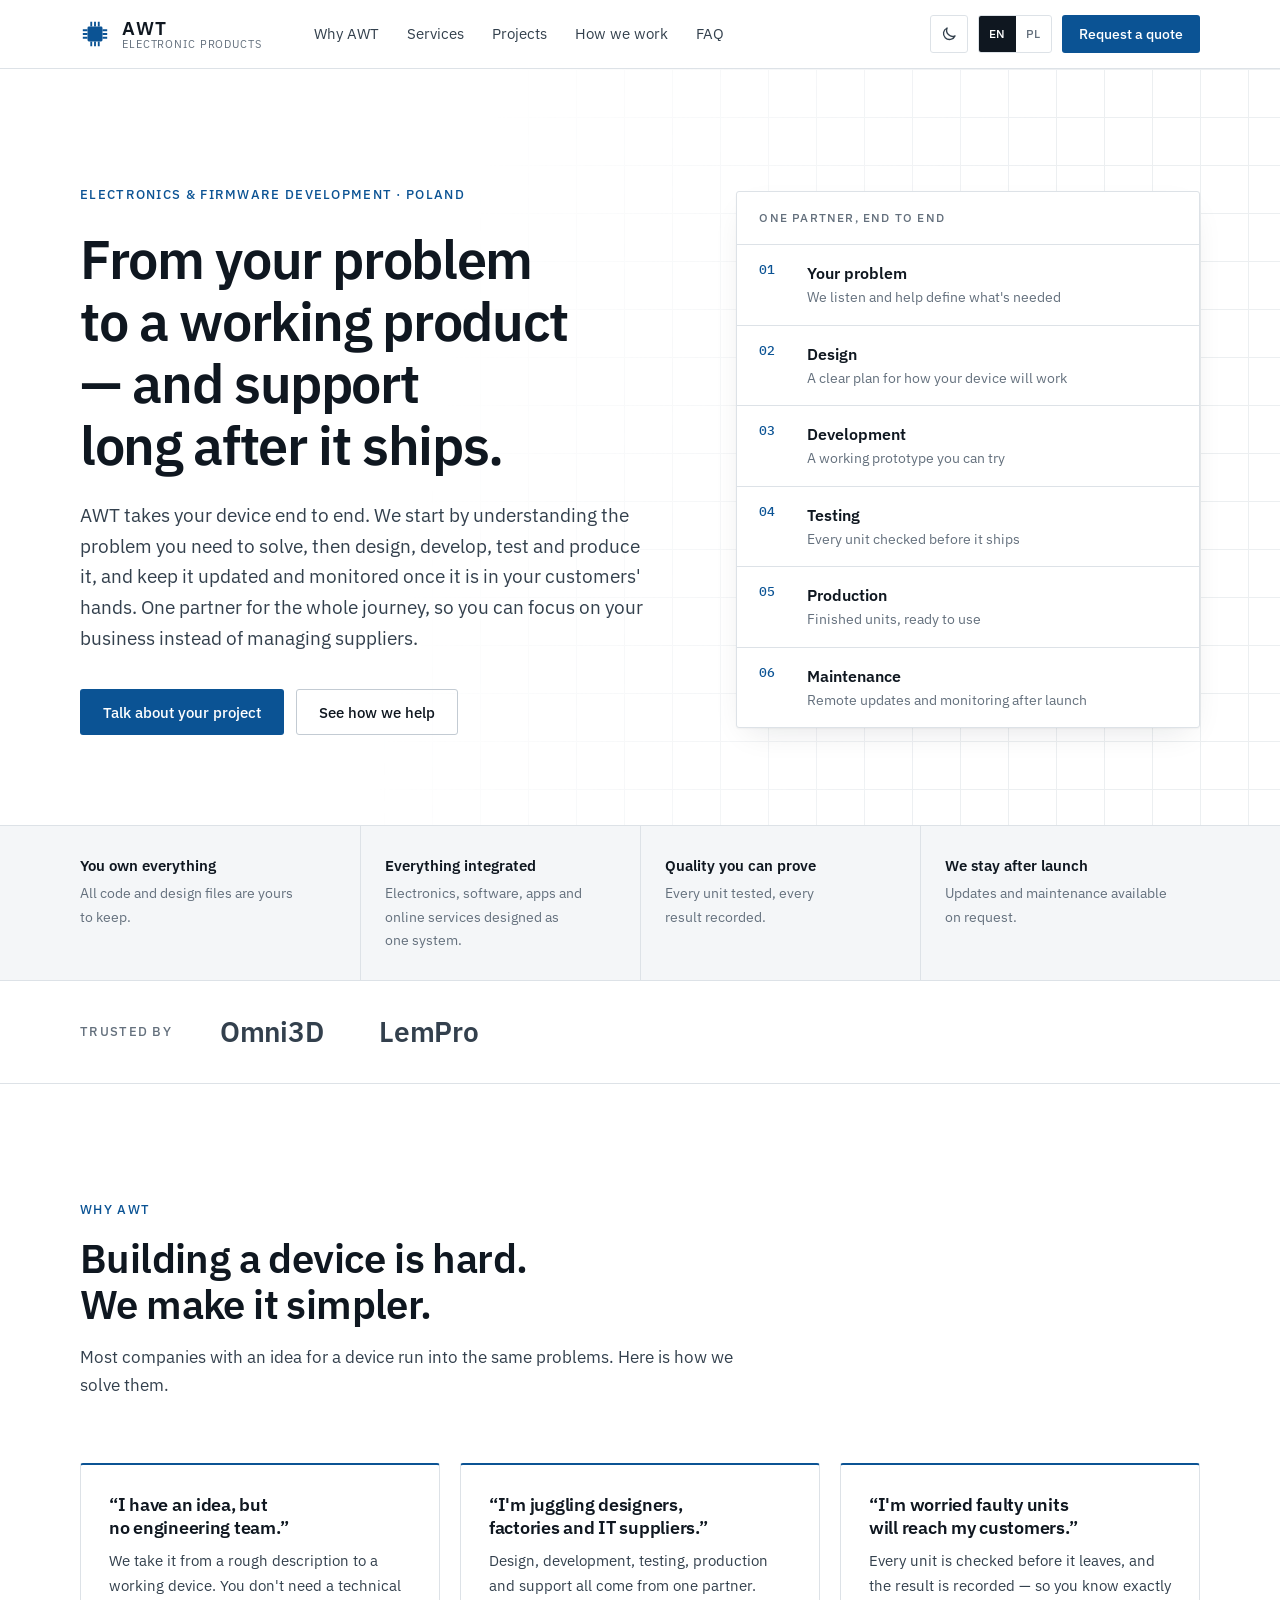
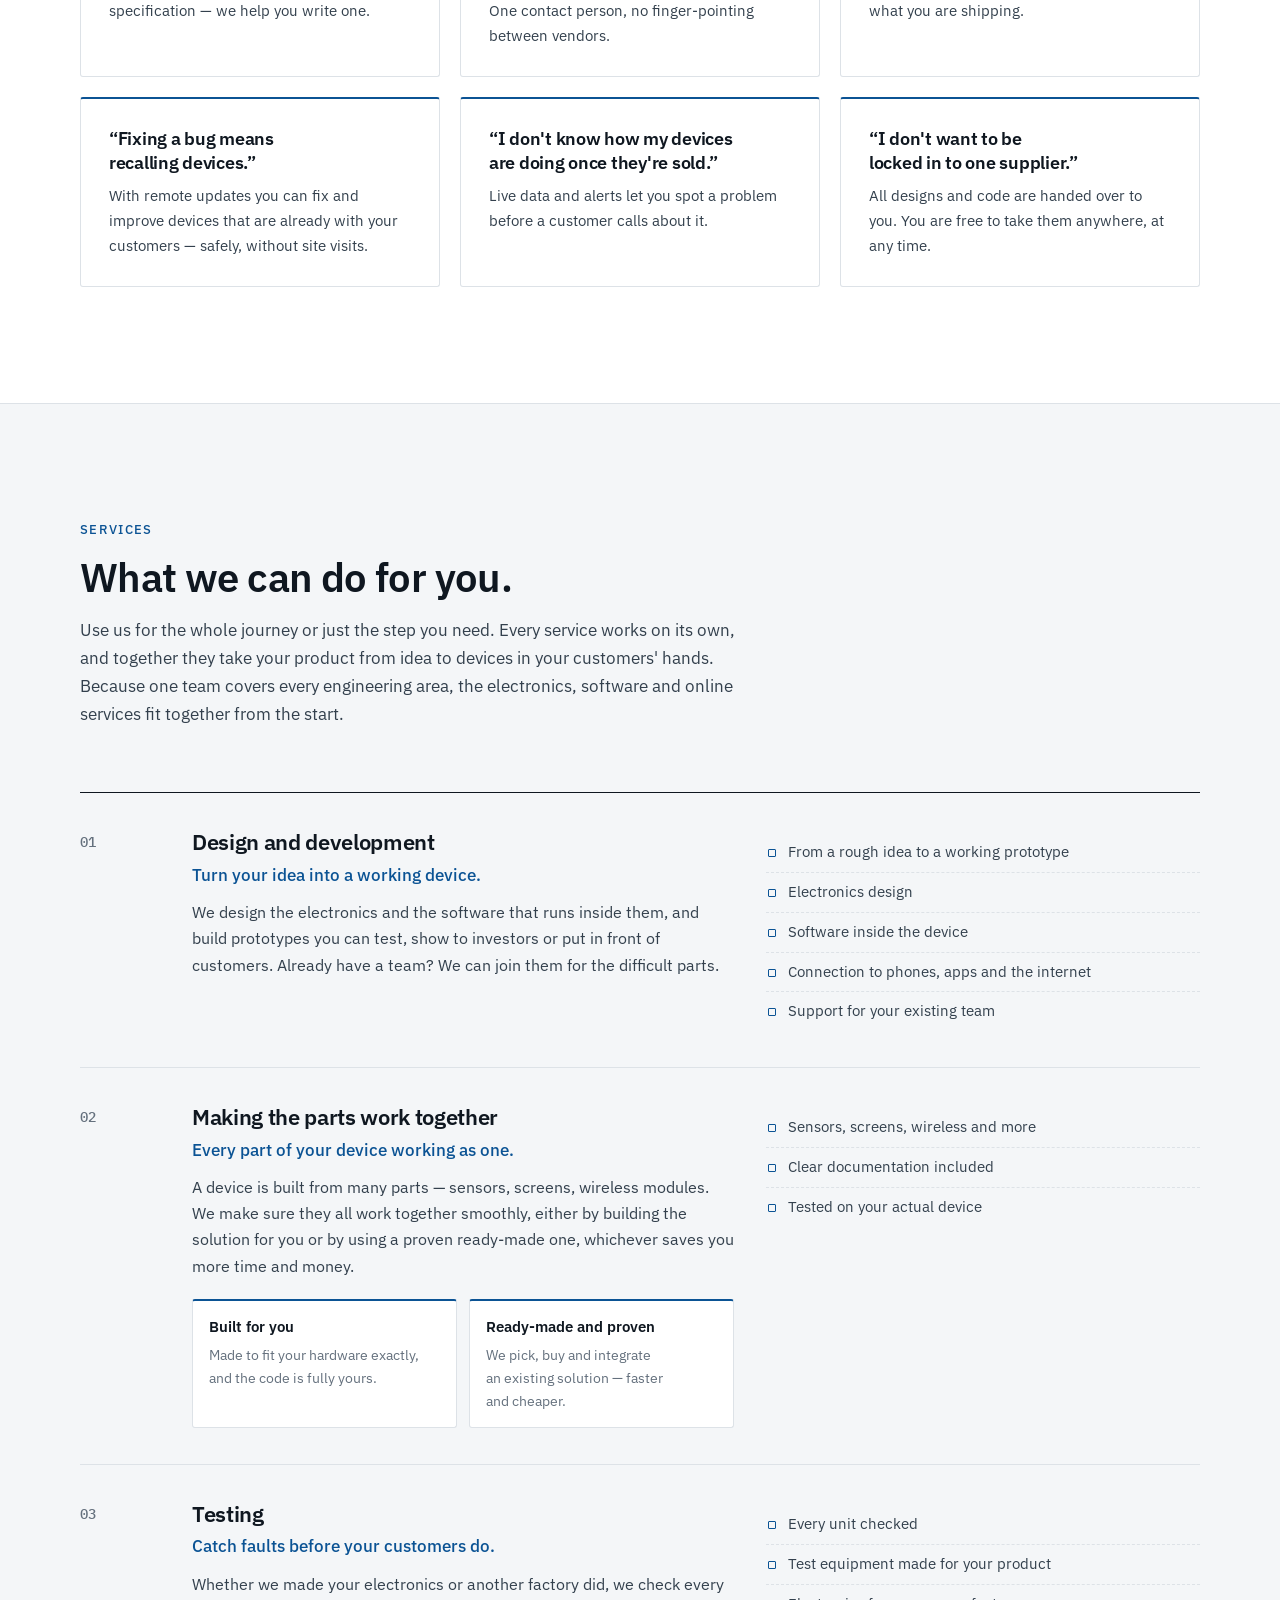
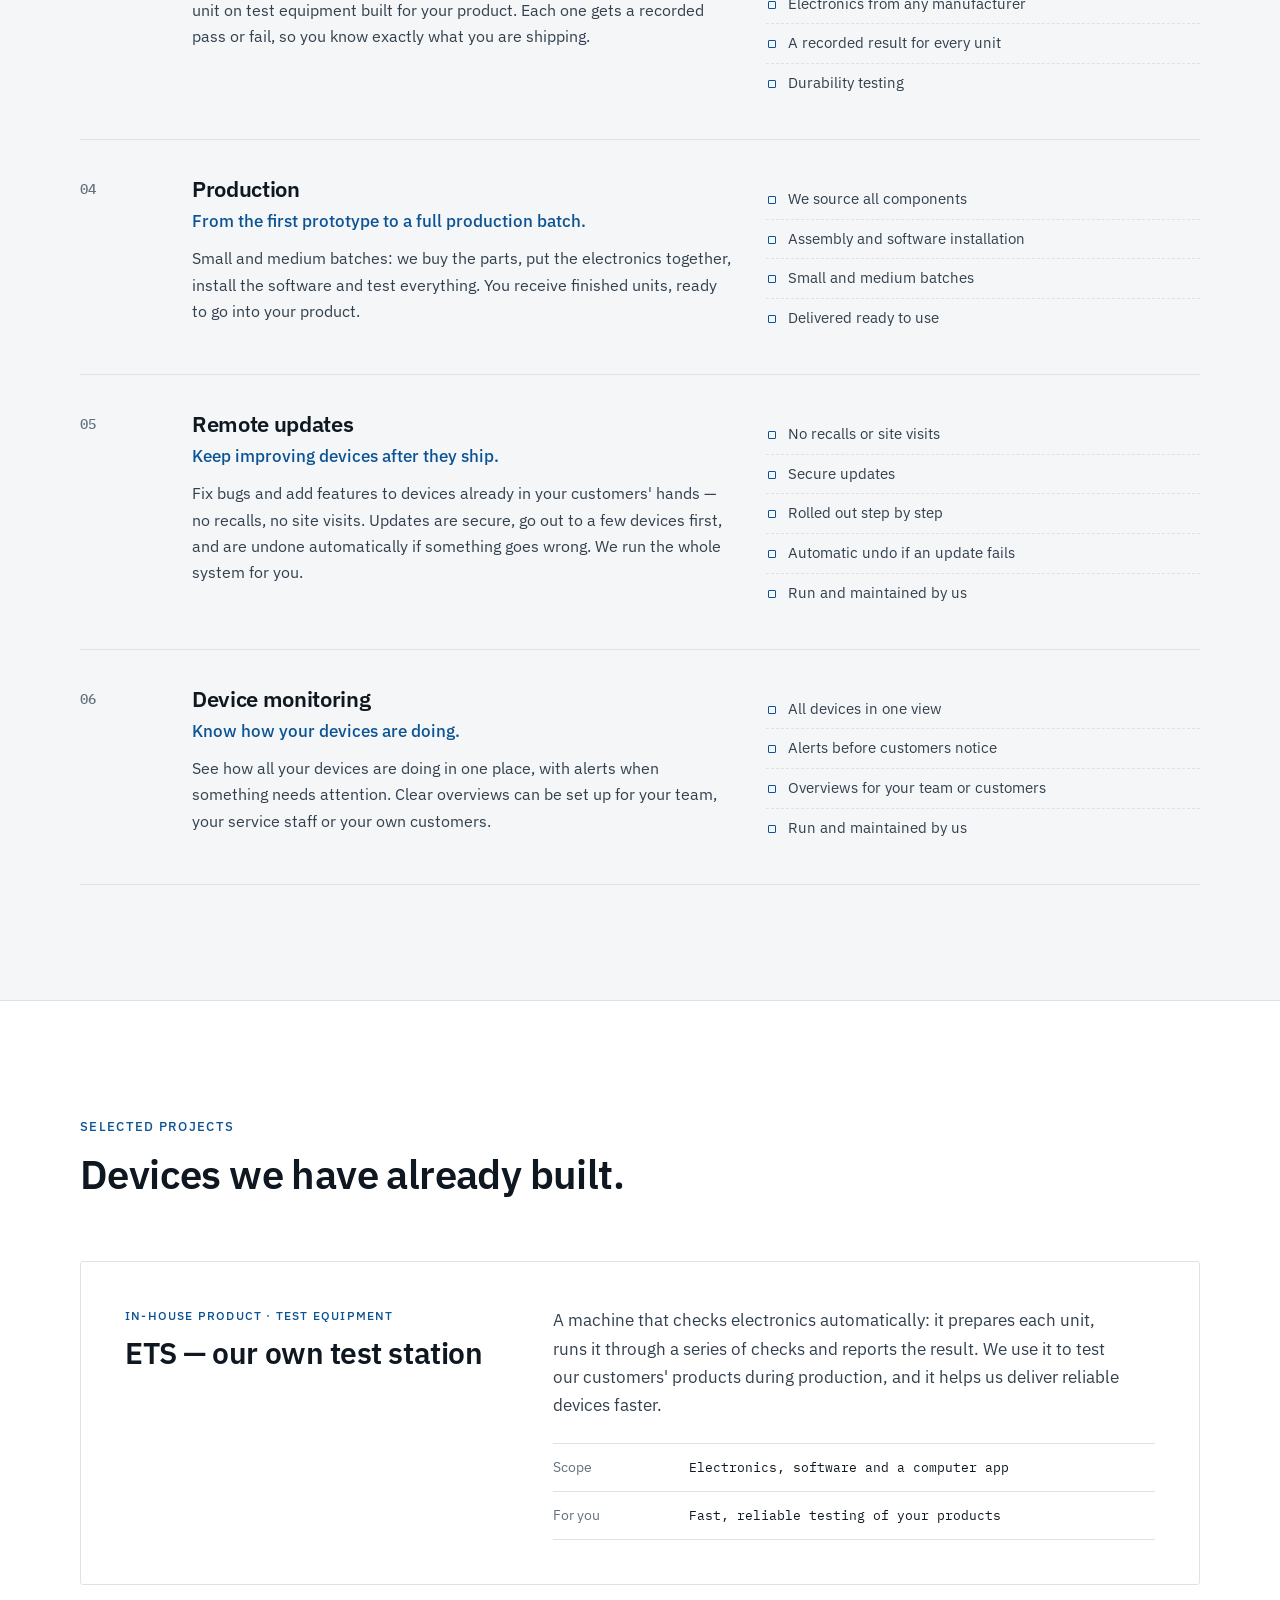
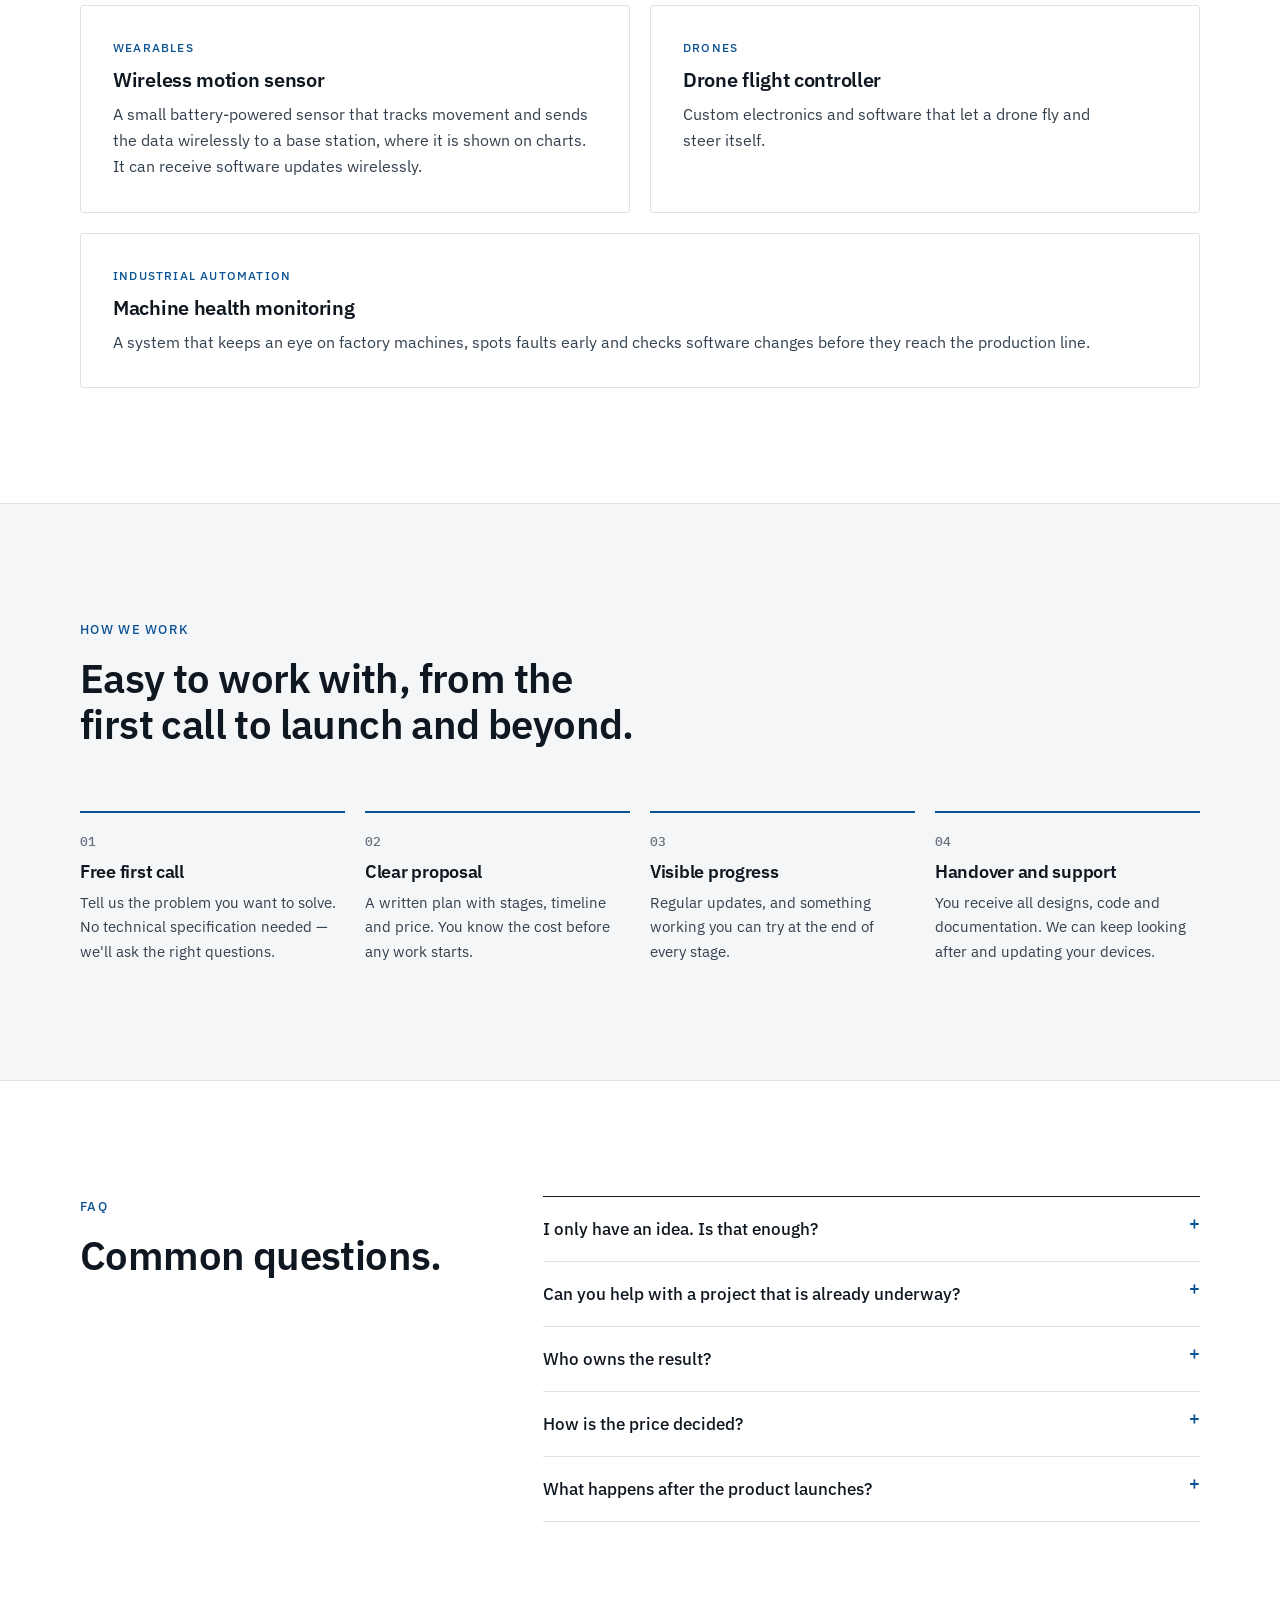
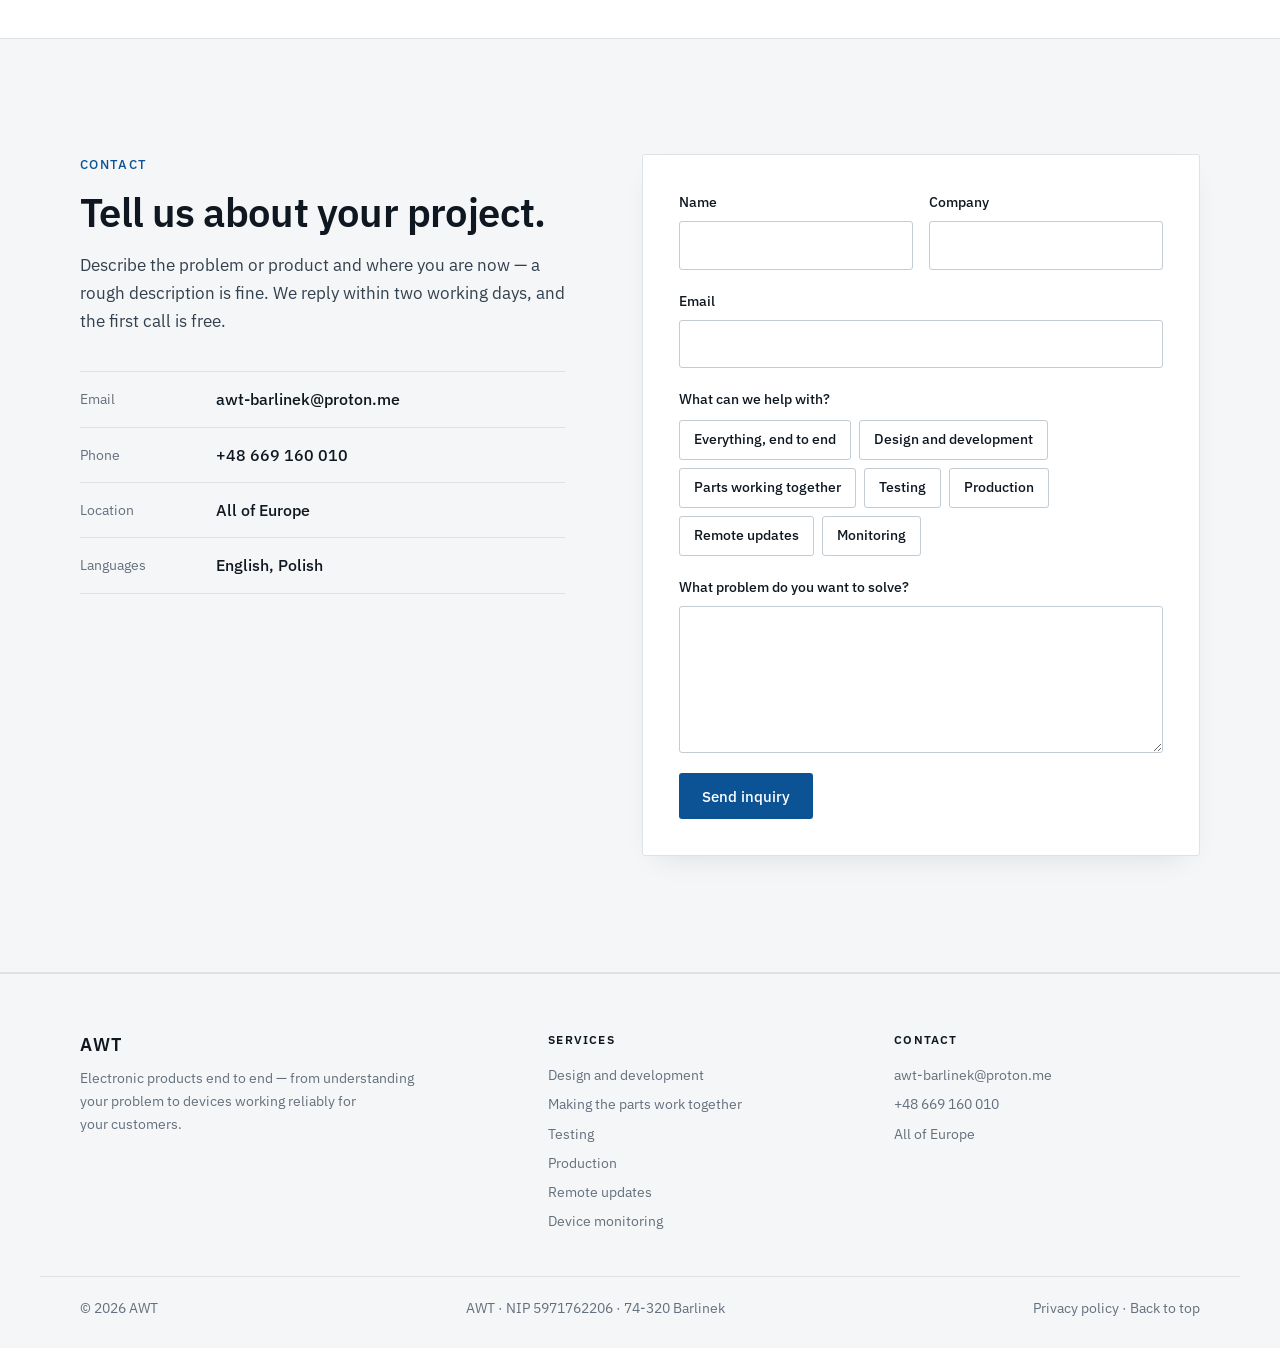
==== commit 4c4e3cdf: "Add indexable Polish page and SEO improvements - Polish version at /pl/, generated from index.html +" ====
--- a/index.html
+++ b/index.html
@@ -3,9 +3,15 @@
 <head>
   <meta charset="utf-8">
   <meta name="viewport" content="width=device-width, initial-scale=1">
-  <title>AWT — Electronic Product Development</title>
-  <meta name="description" content="AWT takes electronic products end to end: from understanding your problem, through design, development, testing and production, to keeping devices updated and running smoothly for your customers.">
+  <title>Embedded Electronics &amp; Firmware Development — AWT, Poland</title>
+  <meta name="description" content="Embedded electronics and firmware design, prototyping, testing and small-series production, plus remote updates and device monitoring. One partner from idea to finished product.">
   <meta name="color-scheme" content="light dark">
+  <script id="lang-redirect">
+    // Polish visitors (saved choice or browser language) go to /pl/ — EN link sets "en" first.
+    try { var l = localStorage.getItem("awt-lang"); } catch (e) {}
+    if (!l) l = (navigator.language || "").toLowerCase().indexOf("pl") === 0 ? "pl" : "en";
+    if (l === "pl") location.replace("pl/" + location.hash);
+  </script>
   <script>
     // set theme before first paint
     try { var t = localStorage.getItem("awt-theme"); } catch (e) {}
@@ -14,9 +20,12 @@
   <link rel="icon" href="favicon.svg" type="image/svg+xml">
   <link rel="preload" href="fonts/ibm-plex-sans-latin.woff2" as="font" type="font/woff2" crossorigin>
   <link rel="canonical" href="https://www.awt-embedded.com/">
+  <link rel="alternate" hreflang="en" href="https://www.awt-embedded.com/">
+  <link rel="alternate" hreflang="pl" href="https://www.awt-embedded.com/pl/">
+  <link rel="alternate" hreflang="x-default" href="https://www.awt-embedded.com/">
   <meta property="og:type" content="website">
   <meta property="og:site_name" content="AWT">
-  <meta property="og:title" content="AWT — Electronic Product Development">
+  <meta property="og:title" content="Embedded Electronics &amp; Firmware Development — AWT">
   <meta property="og:description" content="From your problem to a working product — design, development, testing, production and maintenance from one partner.">
   <meta property="og:url" content="https://www.awt-embedded.com/">
   <meta property="og:image" content="https://www.awt-embedded.com/og-image.png">
@@ -25,6 +34,23 @@
   <meta property="og:locale" content="en_GB">
   <meta property="og:locale:alternate" content="pl_PL">
   <meta name="twitter:card" content="summary_large_image">
+  <script type="application/ld+json">
+  {
+    "@context": "https://schema.org",
+    "@type": "ProfessionalService",
+    "name": "AWT",
+    "url": "https://www.awt-embedded.com/",
+    "image": "https://www.awt-embedded.com/og-image.png",
+    "description": "Embedded electronics and firmware development: design, prototyping, testing, small-series production, remote updates and device monitoring.",
+    "email": "awt-barlinek@proton.me",
+    "telephone": "+48669160010",
+    "taxID": "5971762206",
+    "address": { "@type": "PostalAddress", "postalCode": "74-320", "addressLocality": "Barlinek", "addressCountry": "PL" },
+    "areaServed": "Europe",
+    "knowsLanguage": ["en", "pl"],
+    "knowsAbout": ["Embedded systems", "Electronics design", "PCB design", "Firmware development", "Prototyping", "Production testing", "OTA updates", "IoT device monitoring"]
+  }
+  </script>
   <link rel="stylesheet" href="styles.css">
 </head>
 <body>
@@ -55,8 +81,8 @@
           <svg class="i-sun" viewBox="0 0 24 24" aria-hidden="true"><circle cx="12" cy="12" r="4"/><path d="M12 2v2M12 20v2M2 12h2M20 12h2M4.9 4.9l1.4 1.4M17.7 17.7l1.4 1.4M4.9 19.1l1.4-1.4M17.7 6.3l1.4-1.4"/></svg>
         </button>
         <div class="lang" role="group" aria-label="Language">
-          <button type="button" data-lang="en" aria-pressed="true">EN</button>
-          <button type="button" data-lang="pl" aria-pressed="false">PL</button>
+          <a href="./" data-lang="en" hreflang="en" lang="en" aria-current="page">EN</a>
+          <a href="pl/" data-lang="pl" hreflang="pl" lang="pl">PL</a>
         </div>
         <a class="btn btn--primary btn--sm" href="#contact" data-i18n="nav.cta">Request a quote</a>
       </div>
@@ -68,7 +94,7 @@
     <section class="hero" id="top">
       <div class="wrap hero__grid">
         <div class="hero__copy">
-          <p class="kicker" data-i18n="hero.kicker">Electronic product development · Poland</p>
+          <p class="kicker" data-i18n="hero.kicker">Electronics &amp; firmware development · Poland</p>
           <h1 data-i18n="hero.title">From your problem to a working product — and support long after it ships.</h1>
           <p class="lede" data-i18n="hero.lede">AWT takes your device end to end. We start by understanding the problem you need to solve, then design, develop, test and produce it, and keep it updated and monitored once it is in your customers' hands. One partner for the whole journey, so you can focus on your business instead of managing suppliers.</p>
           <div class="hero__actions">
--- a/styles.css
+++ b/styles.css
@@ -121,8 +121,8 @@
 [data-theme="dark"] .i-sun { display: block; }
 [data-theme="dark"] .i-moon { display: none; }
 .lang { display: flex; border: 1px solid var(--line); border-radius: var(--radius); overflow: hidden; }
-.lang button { font: 500 12px/1 var(--sans); letter-spacing: .05em; background: transparent; color: var(--muted); border: 0; padding: 0 10px; height: 36px; cursor: pointer; }
-.lang button[aria-pressed="true"] { background: var(--ink); color: var(--bg); }
+.lang button, .lang a { font: 500 12px/1 var(--sans); letter-spacing: .05em; background: transparent; color: var(--muted); border: 0; padding: 0 10px; height: 36px; cursor: pointer; display: inline-flex; align-items: center; text-decoration: none; }
+.lang button[aria-pressed="true"], .lang a[aria-current="page"] { background: var(--ink); color: var(--bg); }
 
 /* ---------- hero ---------- */
 .hero { padding: clamp(64px, 9vw, 120px) 0 clamp(56px, 7vw, 96px); border-bottom: 1px solid var(--line);
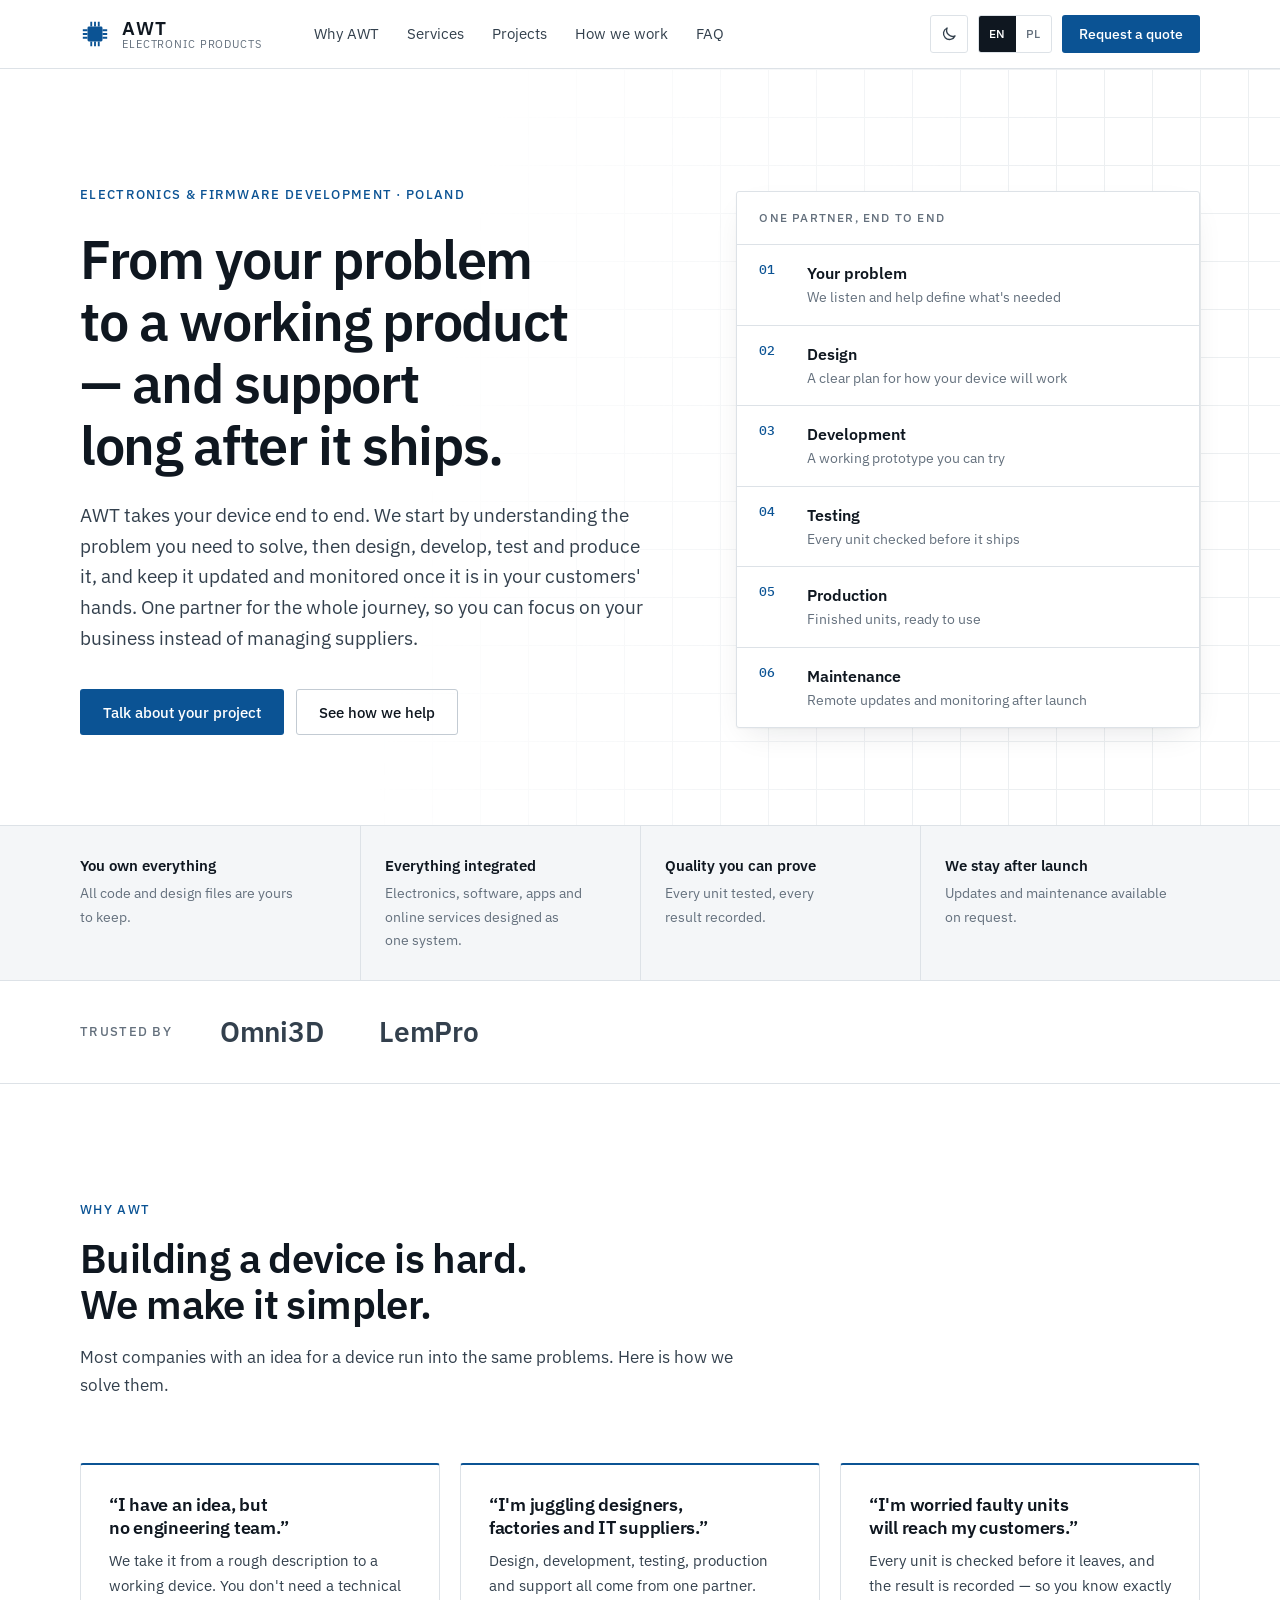
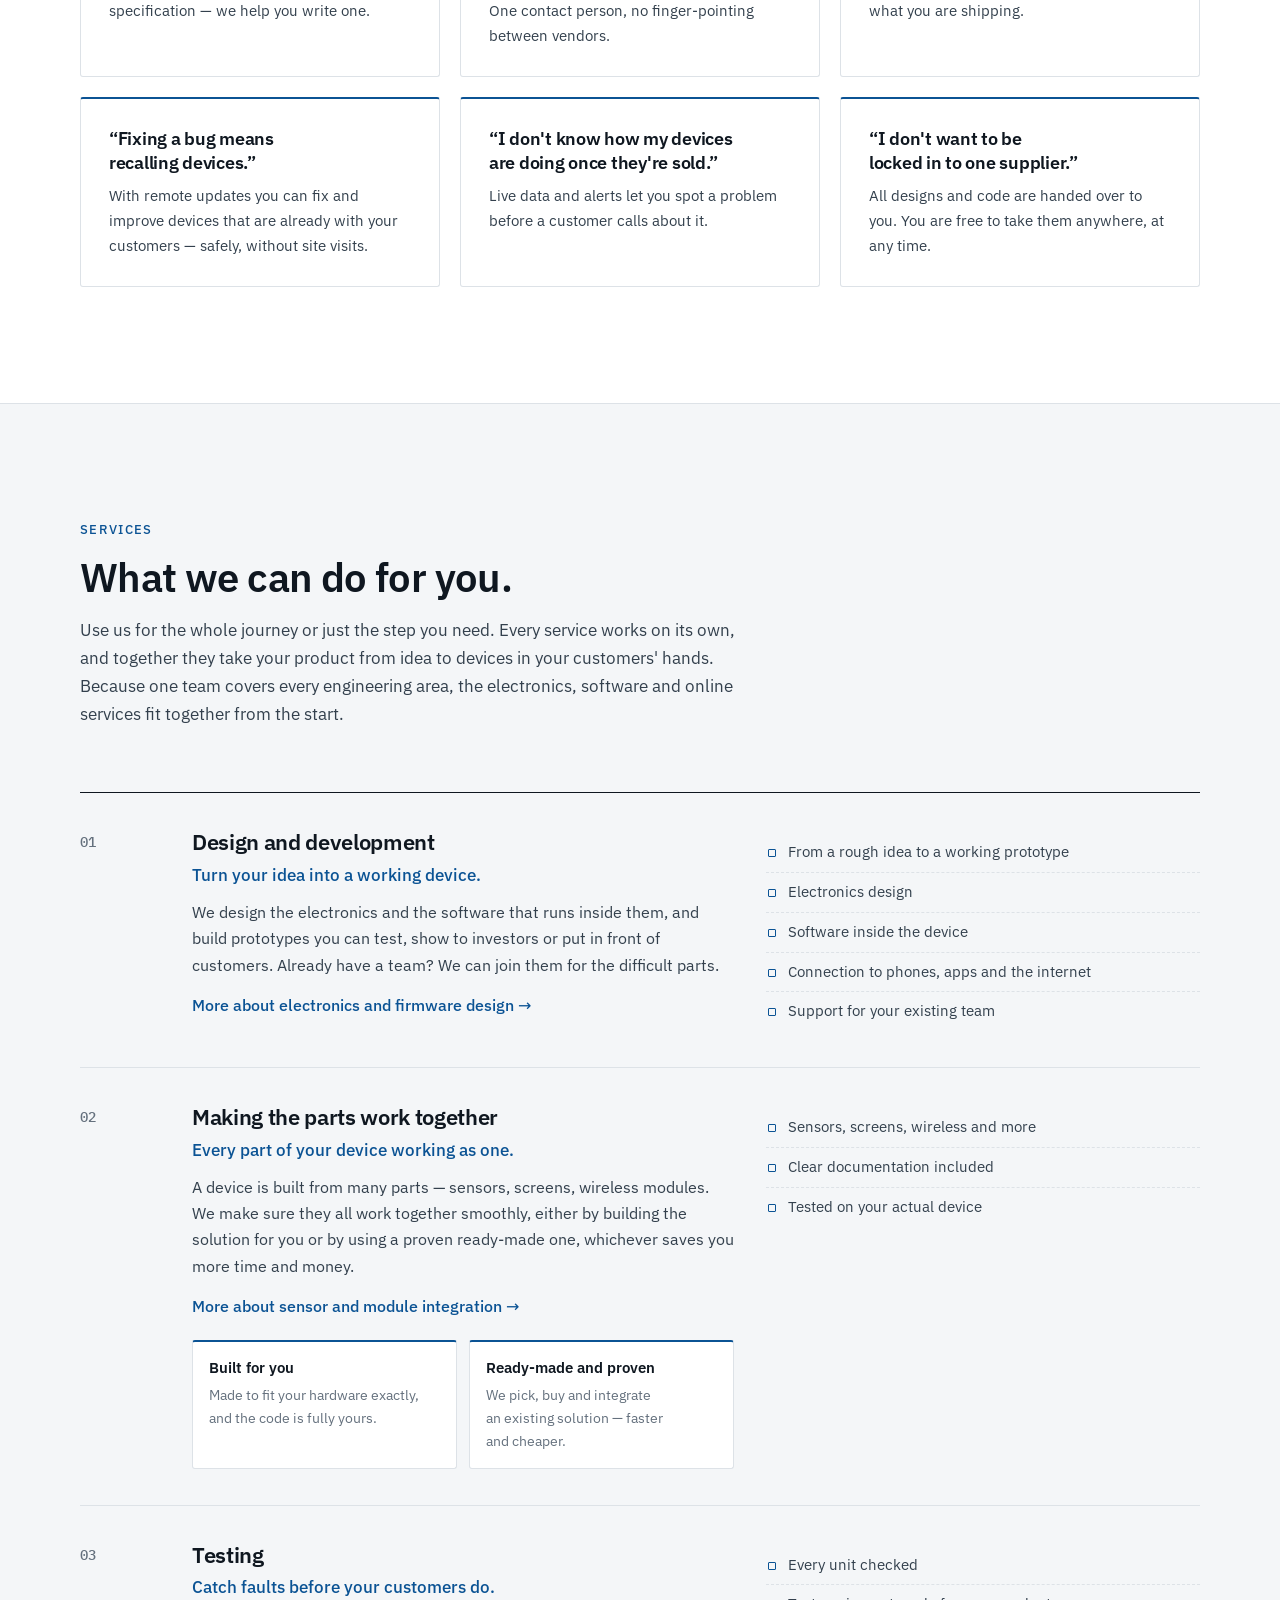
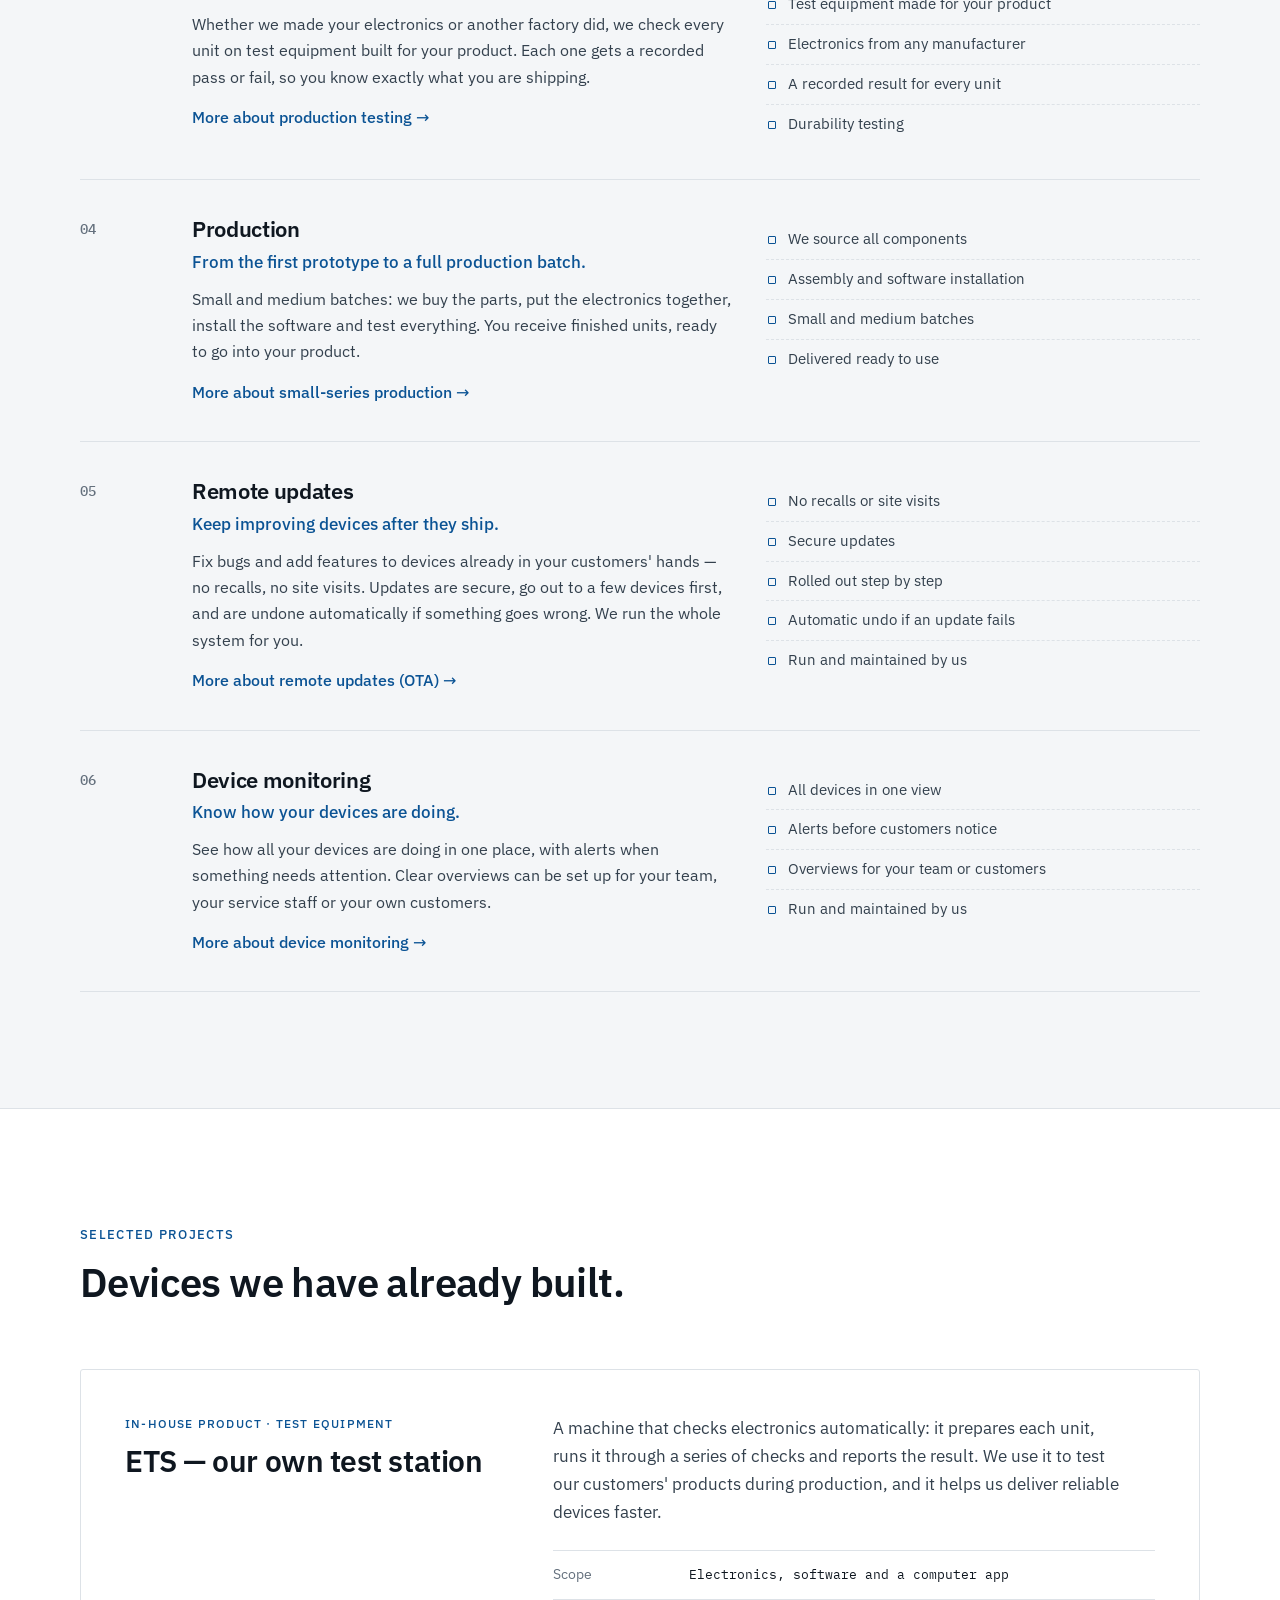
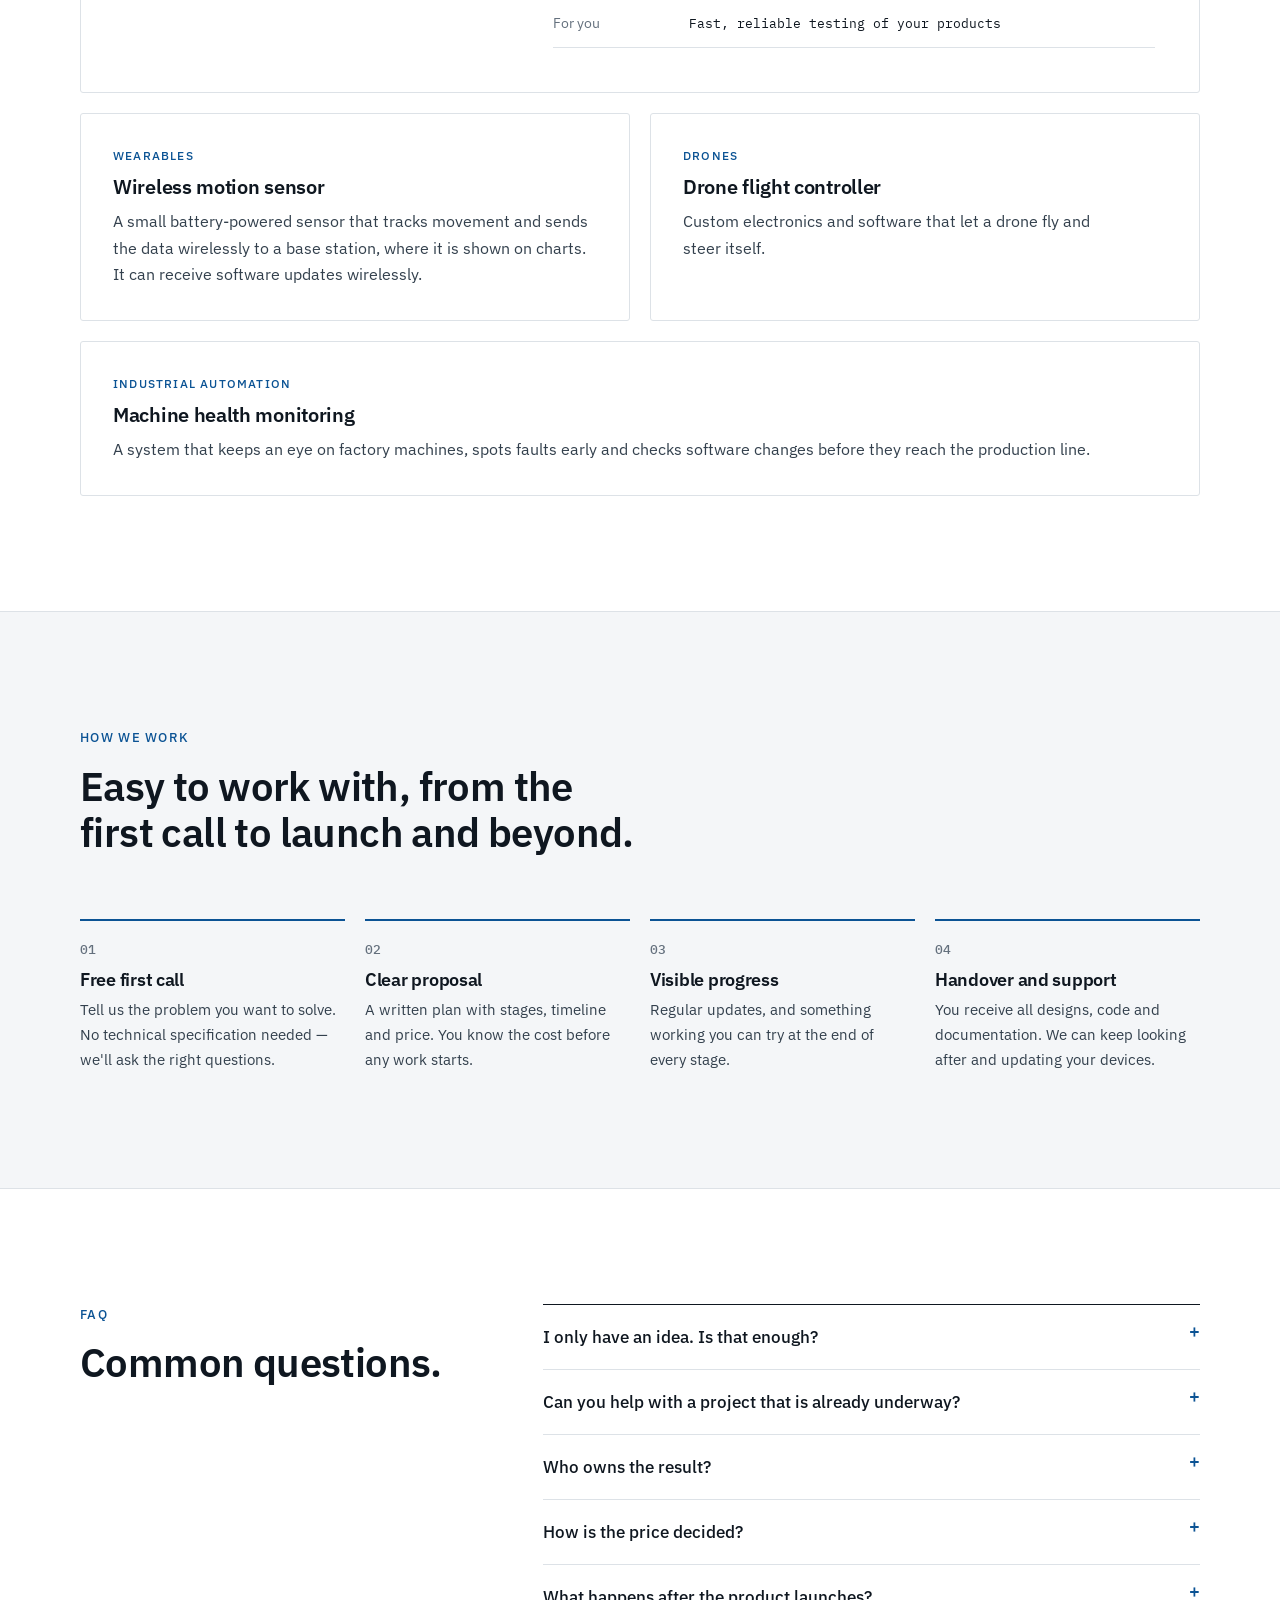
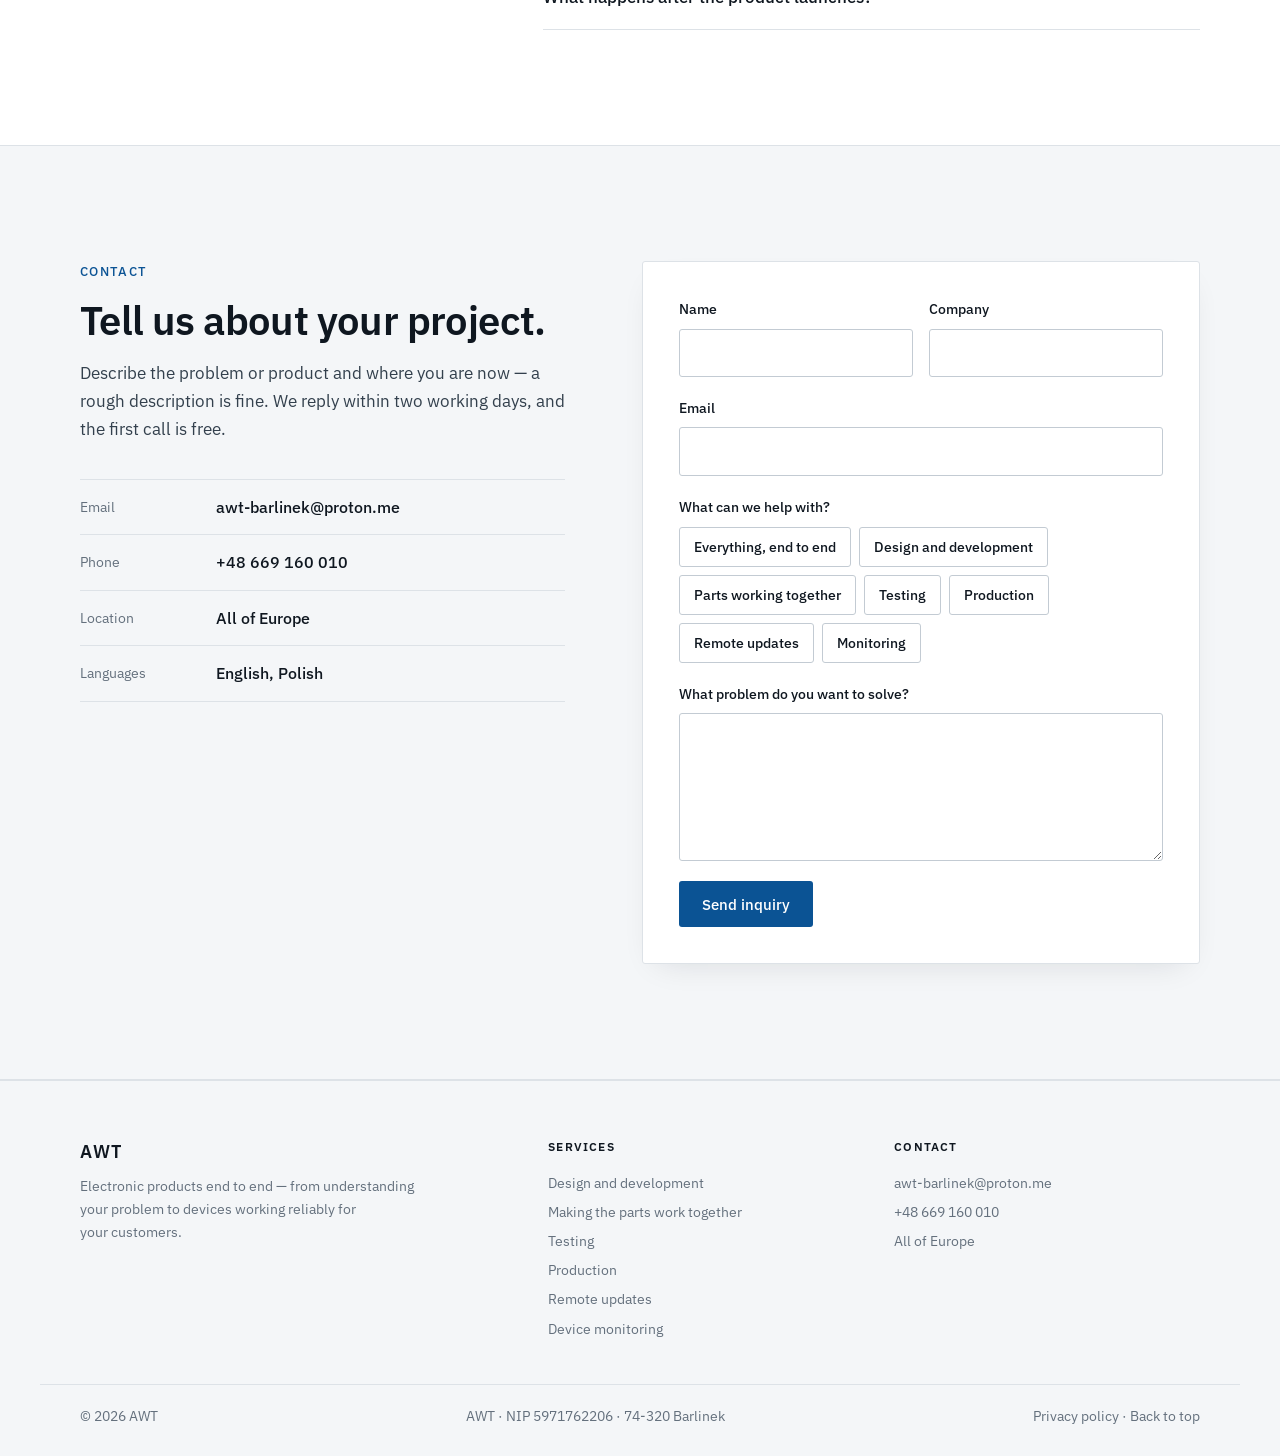
==== commit b26b5282: "Add a page per service (EN/PL) and generate the sitemap - content/services.json holds the text for s" ====
--- a/index.html
+++ b/index.html
@@ -173,6 +173,7 @@
               <h3 data-i18n="s1.title">Design and development</h3>
               <p class="service__pitch" data-i18n="s1.pitch">Turn your idea into a working device.</p>
               <p data-i18n="s1.text">We design the electronics and the software that runs inside them, and build prototypes you can test, show to investors or put in front of customers. Already have a team? We can join them for the difficult parts.</p>
+              <p class="service__more"><a href="services/electronics-design/" data-i18n="s1.more">More about electronics and firmware design</a></p>
             </div>
             <ul class="deliv">
               <li data-i18n="s1.t1">From a rough idea to a working prototype</li>
@@ -189,6 +190,7 @@
               <h3 data-i18n="s6.title">Making the parts work together</h3>
               <p class="service__pitch" data-i18n="s6.pitch">Every part of your device working as one.</p>
               <p data-i18n="s6.text">A device is built from many parts — sensors, screens, wireless modules. We make sure they all work together smoothly, either by building the solution for you or by using a proven ready-made one, whichever saves you more time and money.</p>
+              <p class="service__more"><a href="services/hardware-integration/" data-i18n="s6.more">More about sensor and module integration</a></p>
               <div class="options">
                 <div><p class="options__h" data-i18n="s6.o1">Built for you</p><p data-i18n="s6.o1d">Made to fit your hardware exactly, and the code is fully yours.</p></div>
                 <div><p class="options__h" data-i18n="s6.o2">Ready-made and proven</p><p data-i18n="s6.o2d">We pick, buy and integrate an existing solution — faster and cheaper.</p></div>
@@ -207,6 +209,7 @@
               <h3 data-i18n="s2.title">Testing</h3>
               <p class="service__pitch" data-i18n="s2.pitch">Catch faults before your customers do.</p>
               <p data-i18n="s2.text">Whether we made your electronics or another factory did, we check every unit on test equipment built for your product. Each one gets a recorded pass or fail, so you know exactly what you are shipping.</p>
+              <p class="service__more"><a href="services/production-testing/" data-i18n="s2.more">More about production testing</a></p>
             </div>
             <ul class="deliv">
               <li data-i18n="s2.t1">Every unit checked</li>
@@ -223,6 +226,7 @@
               <h3 data-i18n="s5.title">Production</h3>
               <p class="service__pitch" data-i18n="s5.pitch">From the first prototype to a full production batch.</p>
               <p data-i18n="s5.text">Small and medium batches: we buy the parts, put the electronics together, install the software and test everything. You receive finished units, ready to go into your product.</p>
+              <p class="service__more"><a href="services/electronics-production/" data-i18n="s5.more">More about small-series production</a></p>
             </div>
             <ul class="deliv">
               <li data-i18n="s5.t1">We source all components</li>
@@ -238,6 +242,7 @@
               <h3 data-i18n="s3.title">Remote updates</h3>
               <p class="service__pitch" data-i18n="s3.pitch">Keep improving devices after they ship.</p>
               <p data-i18n="s3.text">Fix bugs and add features to devices already in your customers' hands — no recalls, no site visits. Updates are secure, go out to a few devices first, and are undone automatically if something goes wrong. We run the whole system for you.</p>
+              <p class="service__more"><a href="services/ota-updates/" data-i18n="s3.more">More about remote updates (OTA)</a></p>
             </div>
             <ul class="deliv">
               <li data-i18n="s3.t1">No recalls or site visits</li>
@@ -254,6 +259,7 @@
               <h3 data-i18n="s4.title">Device monitoring</h3>
               <p class="service__pitch" data-i18n="s4.pitch">Know how your devices are doing.</p>
               <p data-i18n="s4.text">See how all your devices are doing in one place, with alerts when something needs attention. Clear overviews can be set up for your team, your service staff or your own customers.</p>
+              <p class="service__more"><a href="services/device-monitoring/" data-i18n="s4.more">More about device monitoring</a></p>
             </div>
             <ul class="deliv">
               <li data-i18n="s4.t1">All devices in one view</li>
@@ -409,12 +415,12 @@
       <div>
         <p class="footer__h" data-i18n="services.eyebrow">Services</p>
         <ul>
-          <li><a href="#svc-dev" data-i18n="s1.title">Design and development</a></li>
-          <li><a href="#svc-drv" data-i18n="s6.title">Making the parts work together</a></li>
-          <li><a href="#svc-test" data-i18n="s2.title">Testing</a></li>
-          <li><a href="#svc-prod" data-i18n="s5.title">Production</a></li>
-          <li><a href="#svc-ota" data-i18n="s3.title">Remote updates</a></li>
-          <li><a href="#svc-tel" data-i18n="s4.title">Device monitoring</a></li>
+          <li><a href="services/electronics-design/" data-i18n="s1.title">Design and development</a></li>
+          <li><a href="services/hardware-integration/" data-i18n="s6.title">Making the parts work together</a></li>
+          <li><a href="services/production-testing/" data-i18n="s2.title">Testing</a></li>
+          <li><a href="services/electronics-production/" data-i18n="s5.title">Production</a></li>
+          <li><a href="services/ota-updates/" data-i18n="s3.title">Remote updates</a></li>
+          <li><a href="services/device-monitoring/" data-i18n="s4.title">Device monitoring</a></li>
         </ul>
       </div>
       <div>
--- a/styles.css
+++ b/styles.css
@@ -281,12 +281,37 @@
 .footer a:hover { color: var(--ink); }
 .footer__base { display: flex; flex-wrap: wrap; justify-content: space-between; gap: 8px 16px; padding-top: 20px; padding-bottom: 28px; border-top: 1px solid var(--line); }
 
+/* ---------- service pages ---------- */
+.service p.service__more { margin-top: 14px; }
+.service__more a { color: var(--accent); font-weight: 500; text-decoration: none; }
+.service__more a::after { content: " →"; }
+.service__more a:hover { text-decoration: underline; text-underline-offset: 3px; }
+.hero--page .wrap { position: relative; max-width: var(--wrap); }
+.hero--page h1 { max-width: 20em; }
+.crumbs { font-size: 14px; color: var(--muted); margin-bottom: 28px; }
+.crumbs a { text-decoration: none; }
+.crumbs a:hover { color: var(--ink); text-decoration: underline; text-underline-offset: 3px; }
+.crumbs span[aria-hidden] { margin: 0 6px; }
+.detail { display: grid; grid-template-columns: minmax(0, 1.4fr) minmax(0, 1fr); gap: clamp(40px, 6vw, 96px); align-items: start; }
+.detail__body > p { font-size: 17px; color: var(--ink-2); max-width: 38em; }
+.detail__body > p + p { margin-top: 16px; }
+.detail__h { font-size: 13px !important; font-weight: 500; letter-spacing: .1em; text-transform: uppercase; color: var(--accent); margin-bottom: 8px; }
+.deliv + .detail__h { margin-top: 32px; }
+.cta { display: grid; grid-template-columns: 1.4fr 1fr; gap: clamp(40px, 6vw, 96px); align-items: start; }
+.cta__alt { font-size: 14px; color: var(--muted); }
+.cta__alt a { color: var(--ink-2); }
+.related ul { border-top: 1px solid var(--ink); }
+.related li { border-bottom: 1px solid var(--line); }
+.related a { display: block; padding: 12px 0; text-decoration: none; font-weight: 500; }
+.related a:hover { color: var(--accent); }
+.footer a[aria-current="page"] { color: var(--ink); }
+
 /* ---------- responsive ---------- */
 @media (max-width: 1080px) {
   .nav { display: none; }
 }
 @media (max-width: 900px) {
-  .hero__grid, .contact, .faq, .case--feature { grid-template-columns: 1fr; }
+  .hero__grid, .contact, .faq, .case--feature, .detail, .cta { grid-template-columns: 1fr; }
   .service { grid-template-columns: 56px 1fr; }
   .service .deliv { grid-column: 2; }
   .strip__grid, .steps, .pains { grid-template-columns: 1fr 1fr; }
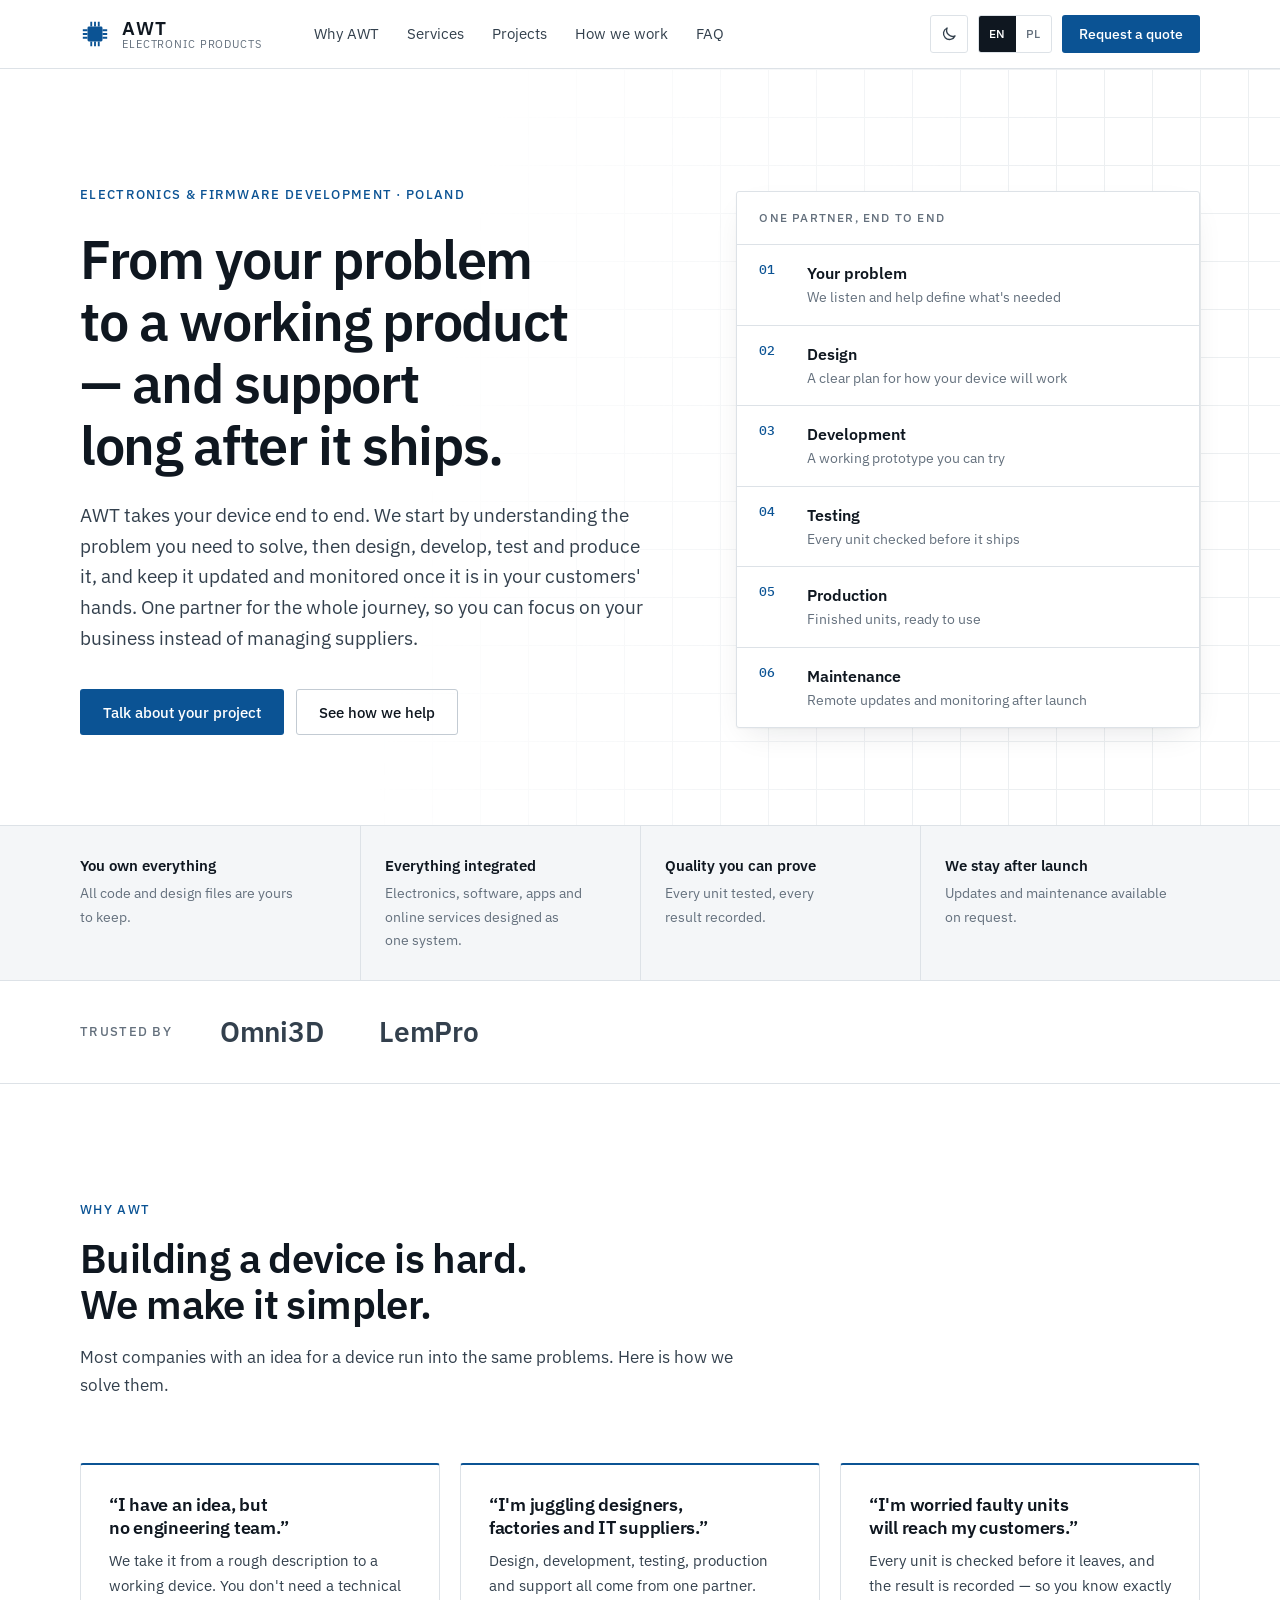
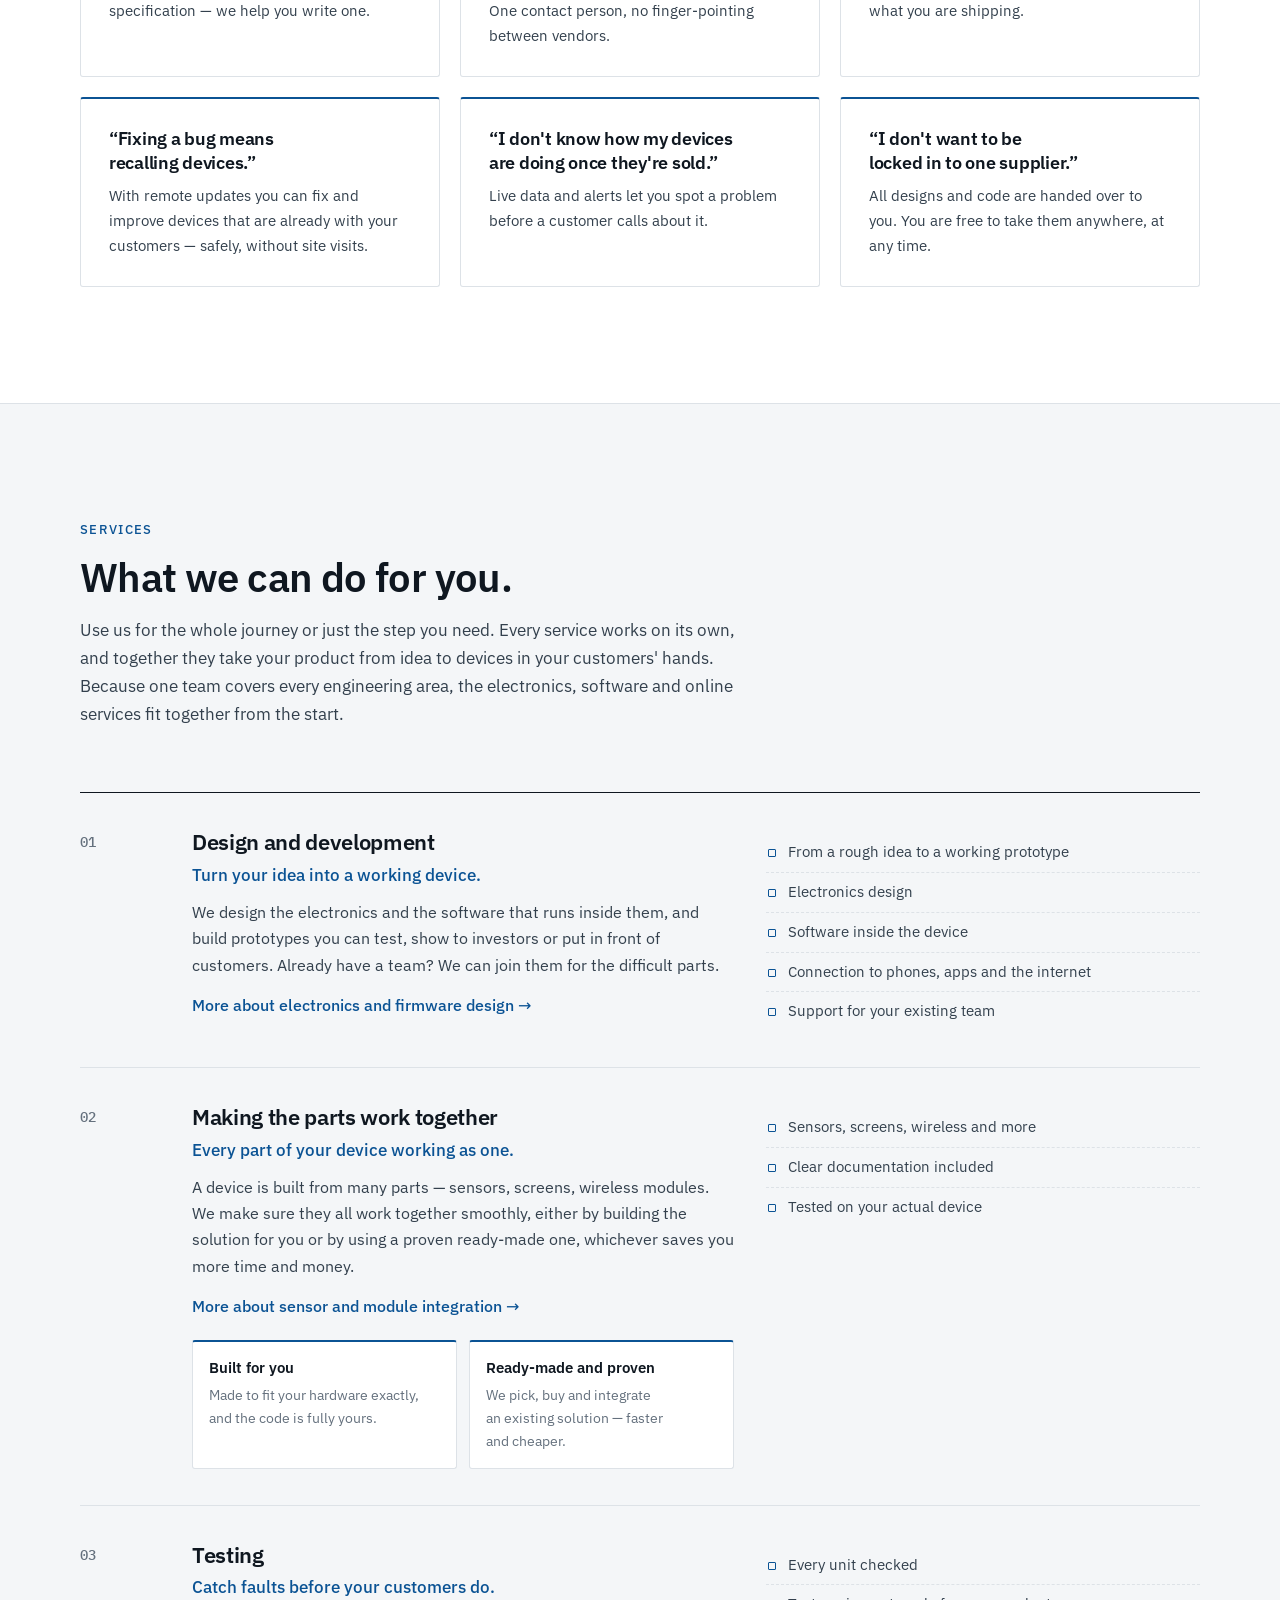
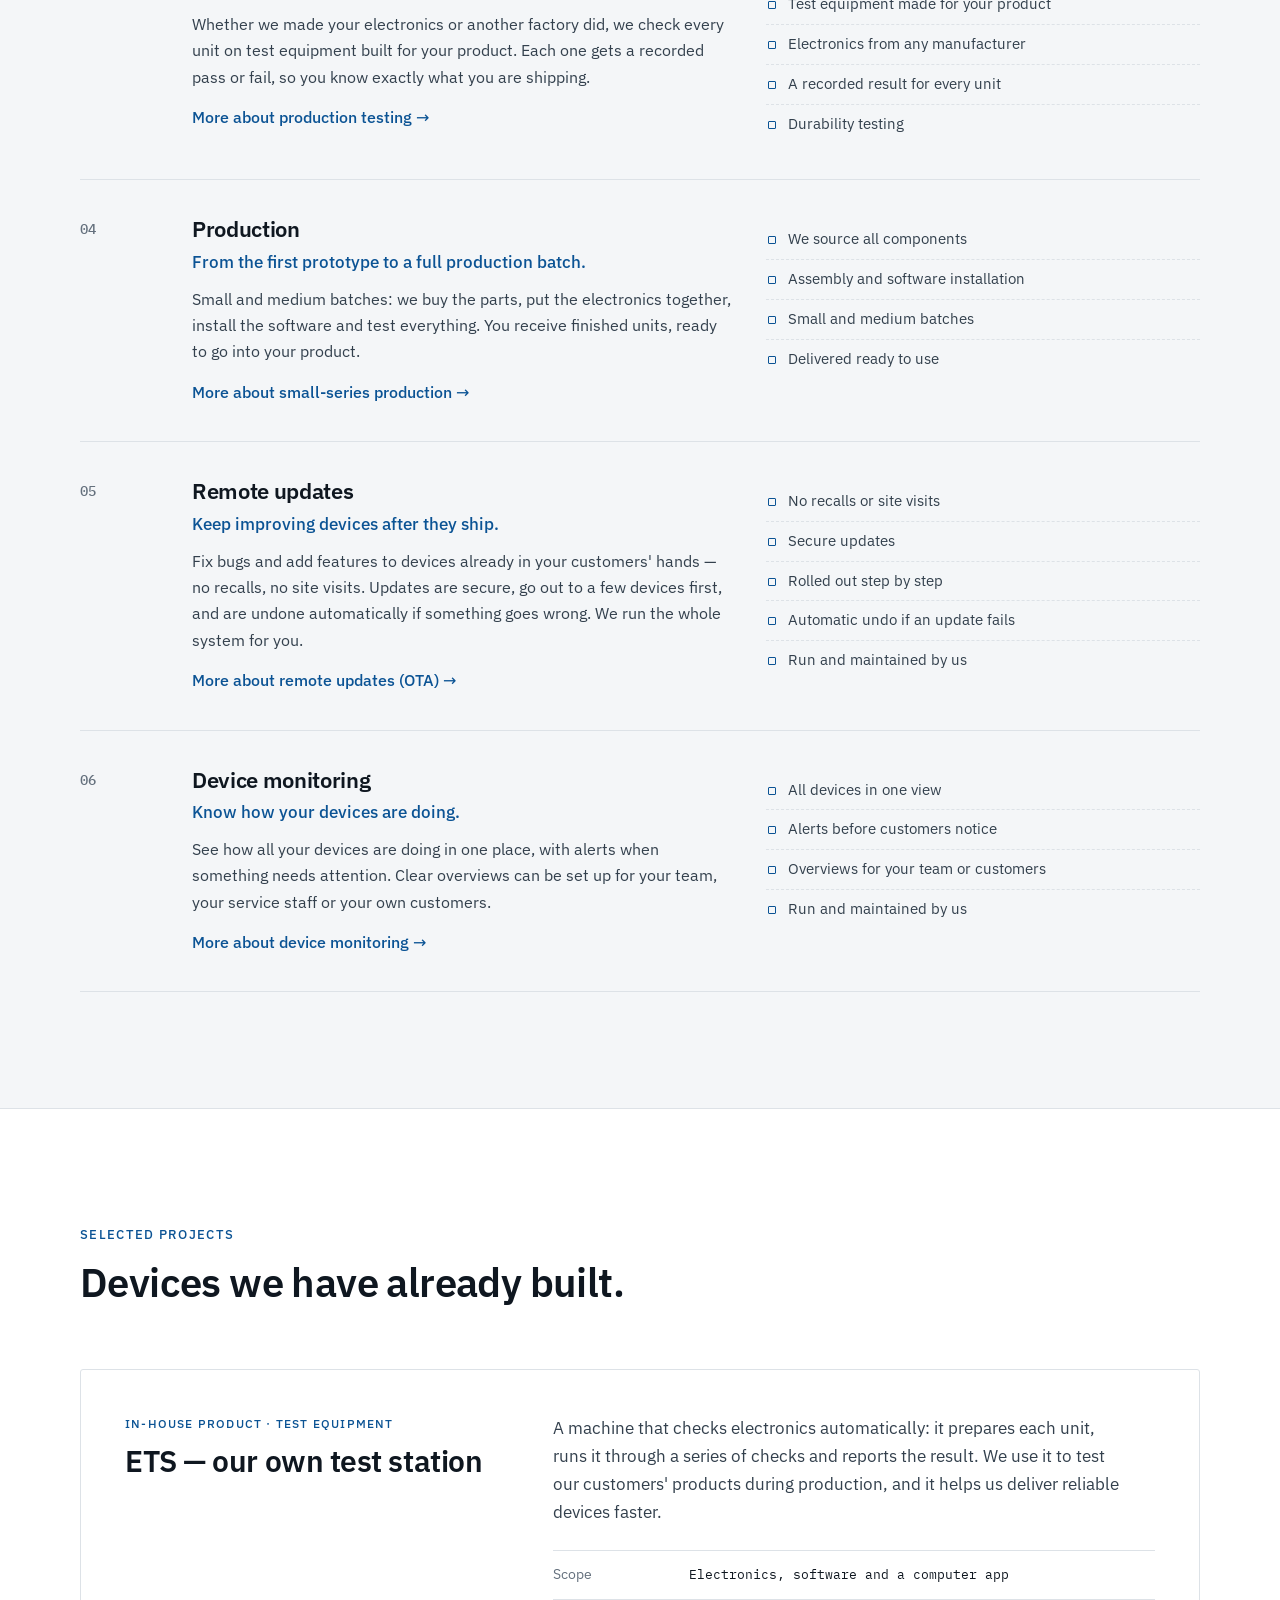
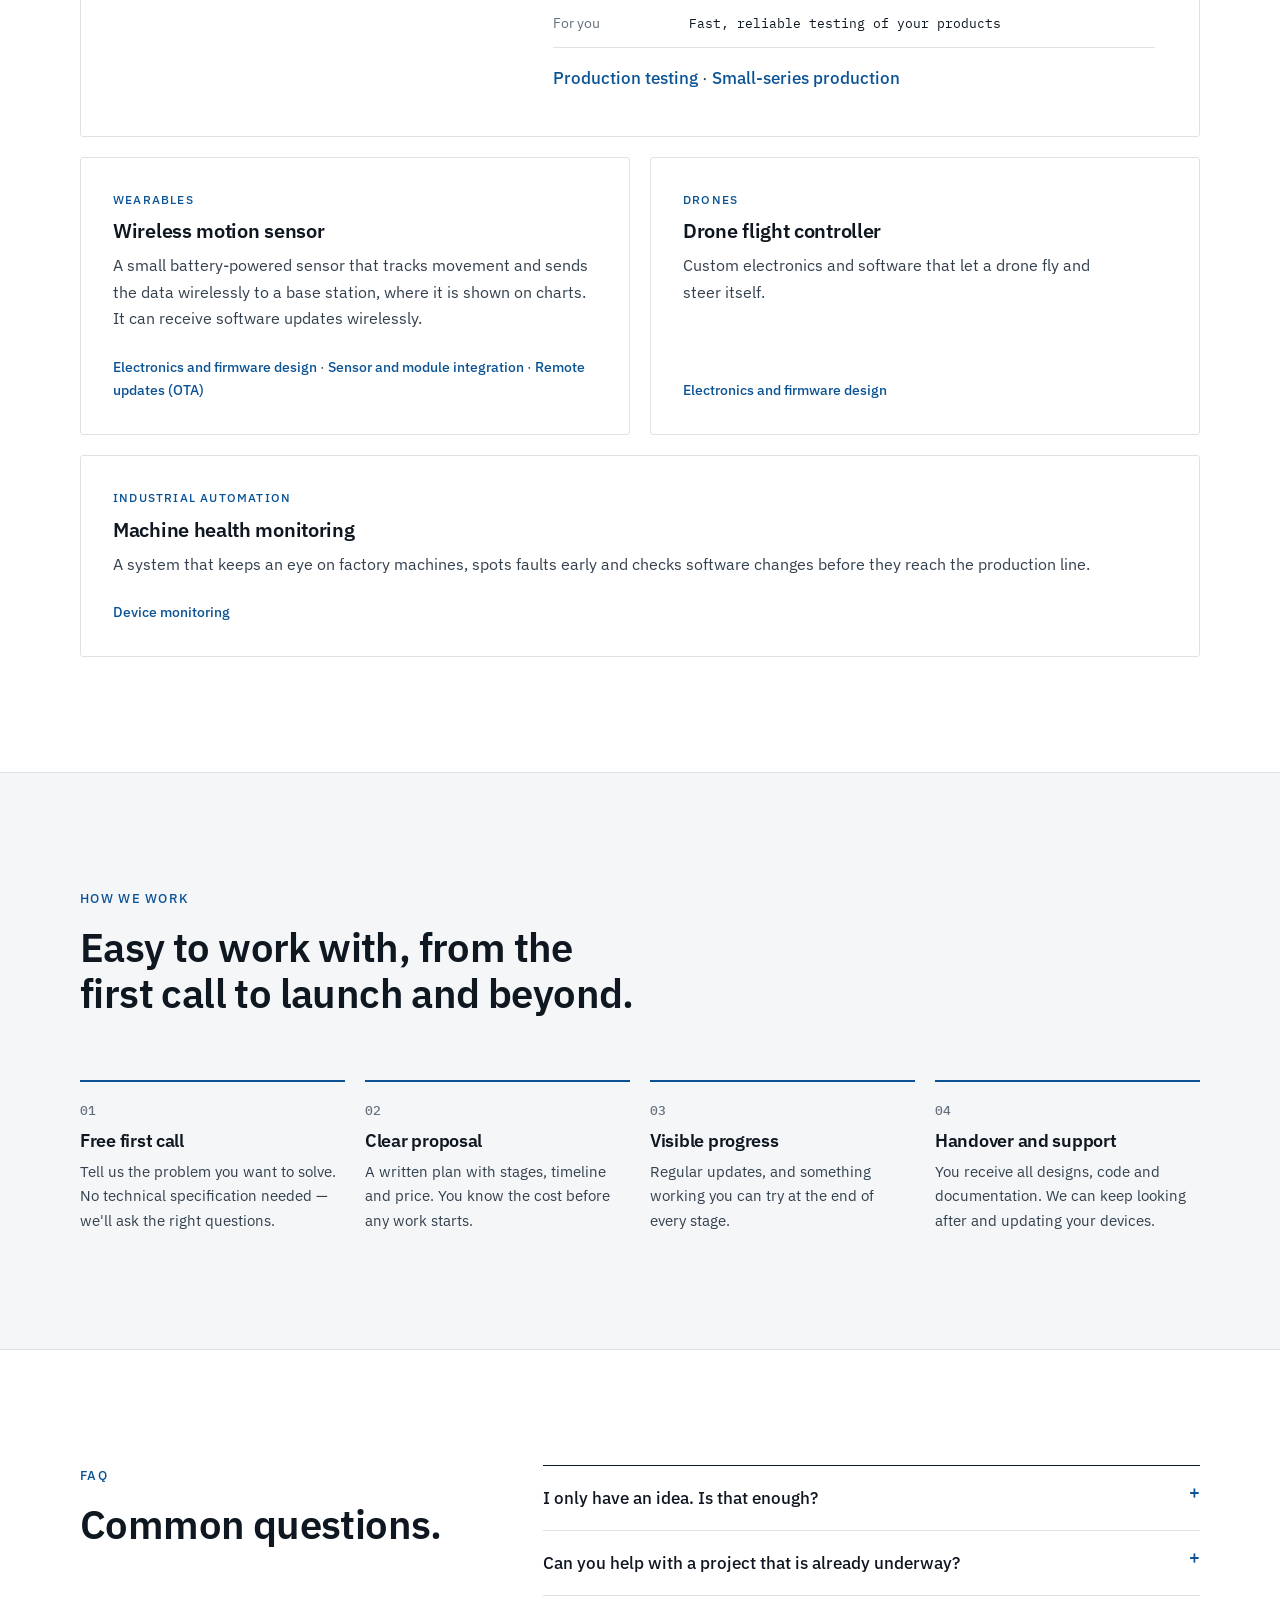
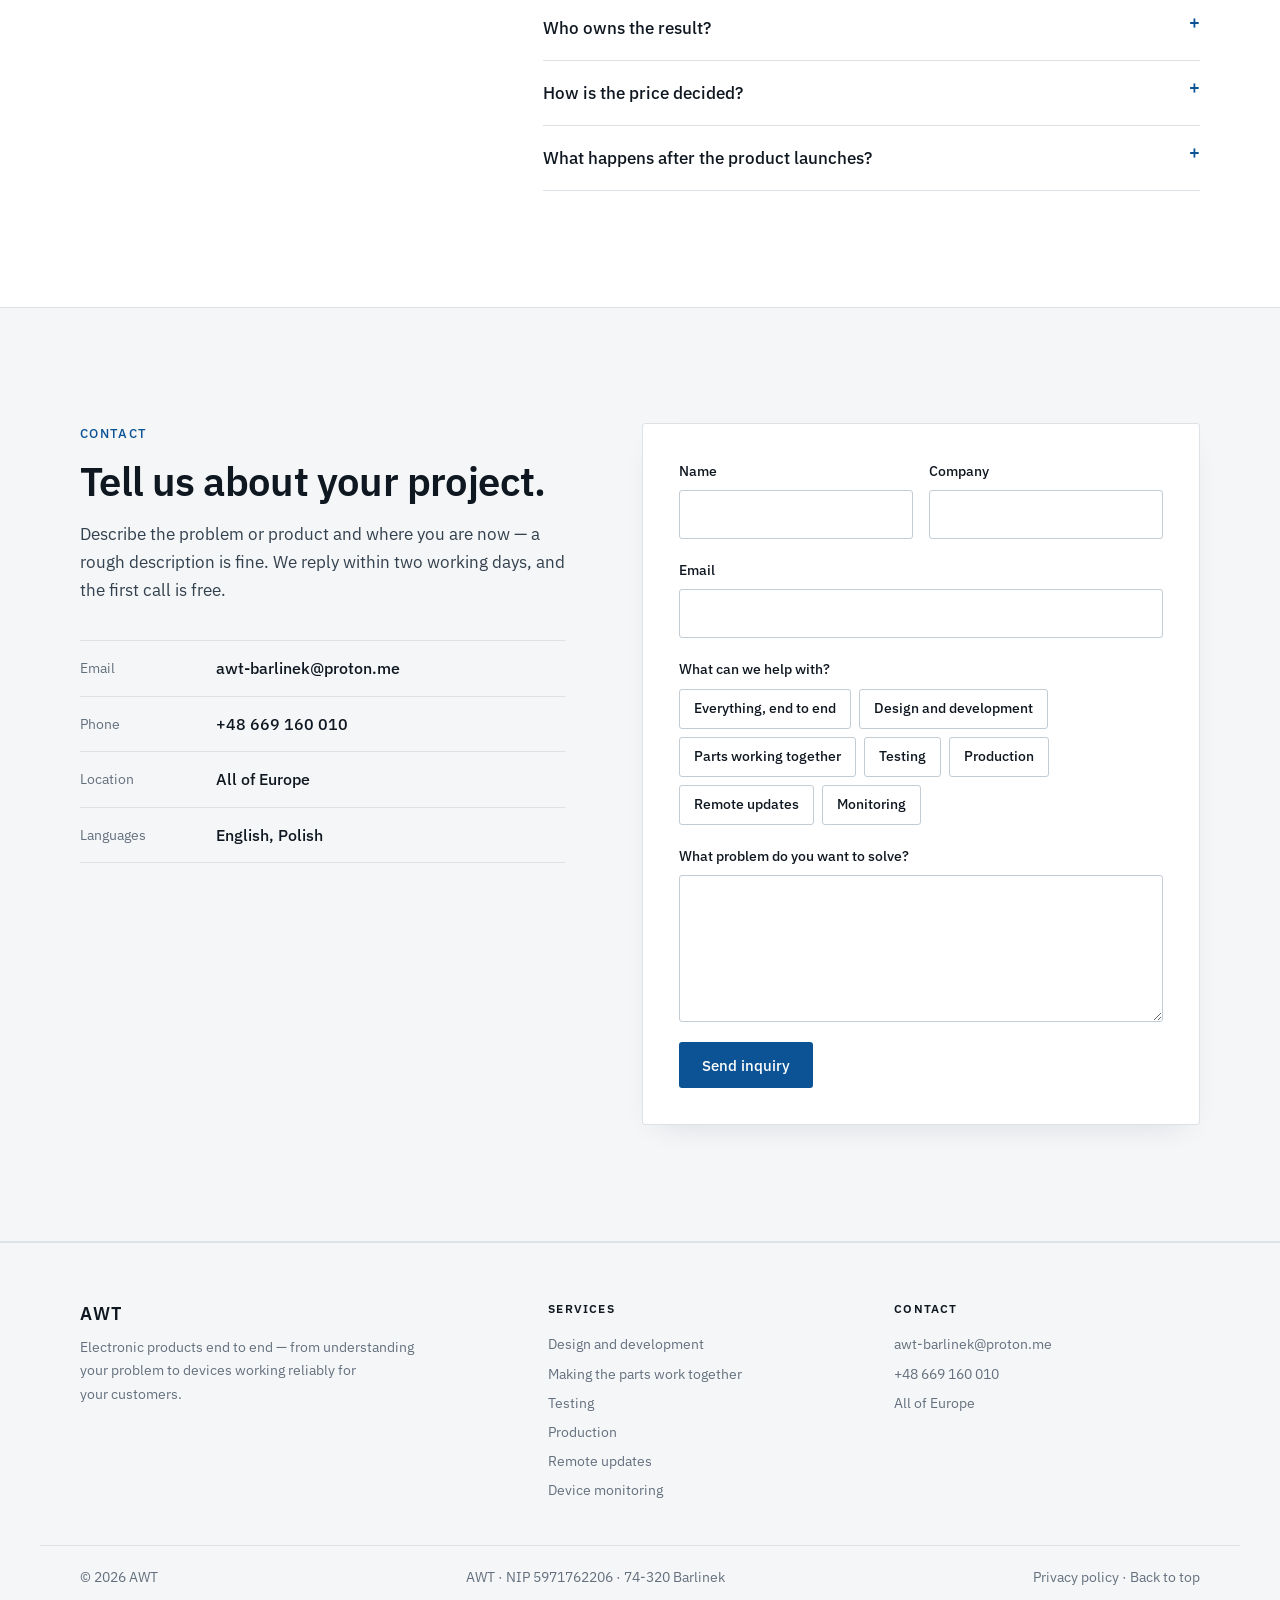
==== commit dd145bdb: "Add sitemap lastmod, page update dates and service cross-links - build_services.py tracks a content " ====
--- a/index.html
+++ b/index.html
@@ -292,6 +292,7 @@
                 <div><dt data-i18n="f.scope">Scope</dt><dd data-i18n="p1.scope">Electronics, software and a computer app</dd></div>
                 <div><dt data-i18n="f.use">For you</dt><dd data-i18n="p1.use">Fast, reliable testing of your products</dd></div>
               </dl>
+              <p class="case__links"><a href="services/production-testing/" data-i18n="svc.s2">Production testing</a> · <a href="services/electronics-production/" data-i18n="svc.s5">Small-series production</a></p>
             </div>
           </article>
 
@@ -299,12 +300,14 @@
             <p class="case__sector" data-i18n="p2.kind">Wearables</p>
             <h3 data-i18n="p2.title">Wireless motion sensor</h3>
             <p data-i18n="p2.text">A small battery-powered sensor that tracks movement and sends the data wirelessly to a base station, where it is shown on charts. It can receive software updates wirelessly.</p>
+            <p class="case__links"><a href="services/electronics-design/" data-i18n="svc.s1">Electronics and firmware design</a> · <a href="services/hardware-integration/" data-i18n="svc.s6">Sensor and module integration</a> · <a href="services/ota-updates/" data-i18n="svc.s3">Remote updates (OTA)</a></p>
           </article>
 
           <article class="case">
             <p class="case__sector" data-i18n="p3.kind">Drones</p>
             <h3 data-i18n="p3.title">Drone flight controller</h3>
             <p data-i18n="p3.text">Custom electronics and software that let a drone fly and steer itself.</p>
+            <p class="case__links"><a href="services/electronics-design/" data-i18n="svc.s1">Electronics and firmware design</a></p>
           </article>
 
 
@@ -312,6 +315,7 @@
             <p class="case__sector" data-i18n="p5.kind">Industrial automation</p>
             <h3 data-i18n="p5.title">Machine health monitoring</h3>
             <p data-i18n="p5.text">A system that keeps an eye on factory machines, spots faults early and checks software changes before they reach the production line.</p>
+            <p class="case__links"><a href="services/device-monitoring/" data-i18n="svc.s4">Device monitoring</a></p>
           </article>
         </div>
       </div>
--- a/styles.css
+++ b/styles.css
@@ -305,6 +305,12 @@
 .related a { display: block; padding: 12px 0; text-decoration: none; font-weight: 500; }
 .related a:hover { color: var(--accent); }
 .footer a[aria-current="page"] { color: var(--ink); }
+.detail__body > p a { color: var(--accent); text-underline-offset: 3px; }
+.detail__body > p.updated { margin-top: 28px; font-size: 14px; color: var(--muted); }
+.case__links { margin-top: auto; padding-top: 14px; font-size: 14px; }
+.case--feature .case__links { margin-top: 16px; padding-top: 0; }
+.case__links a { color: var(--accent); font-weight: 500; text-decoration: none; }
+.case__links a:hover { text-decoration: underline; text-underline-offset: 3px; }
 
 /* ---------- responsive ---------- */
 @media (max-width: 1080px) {
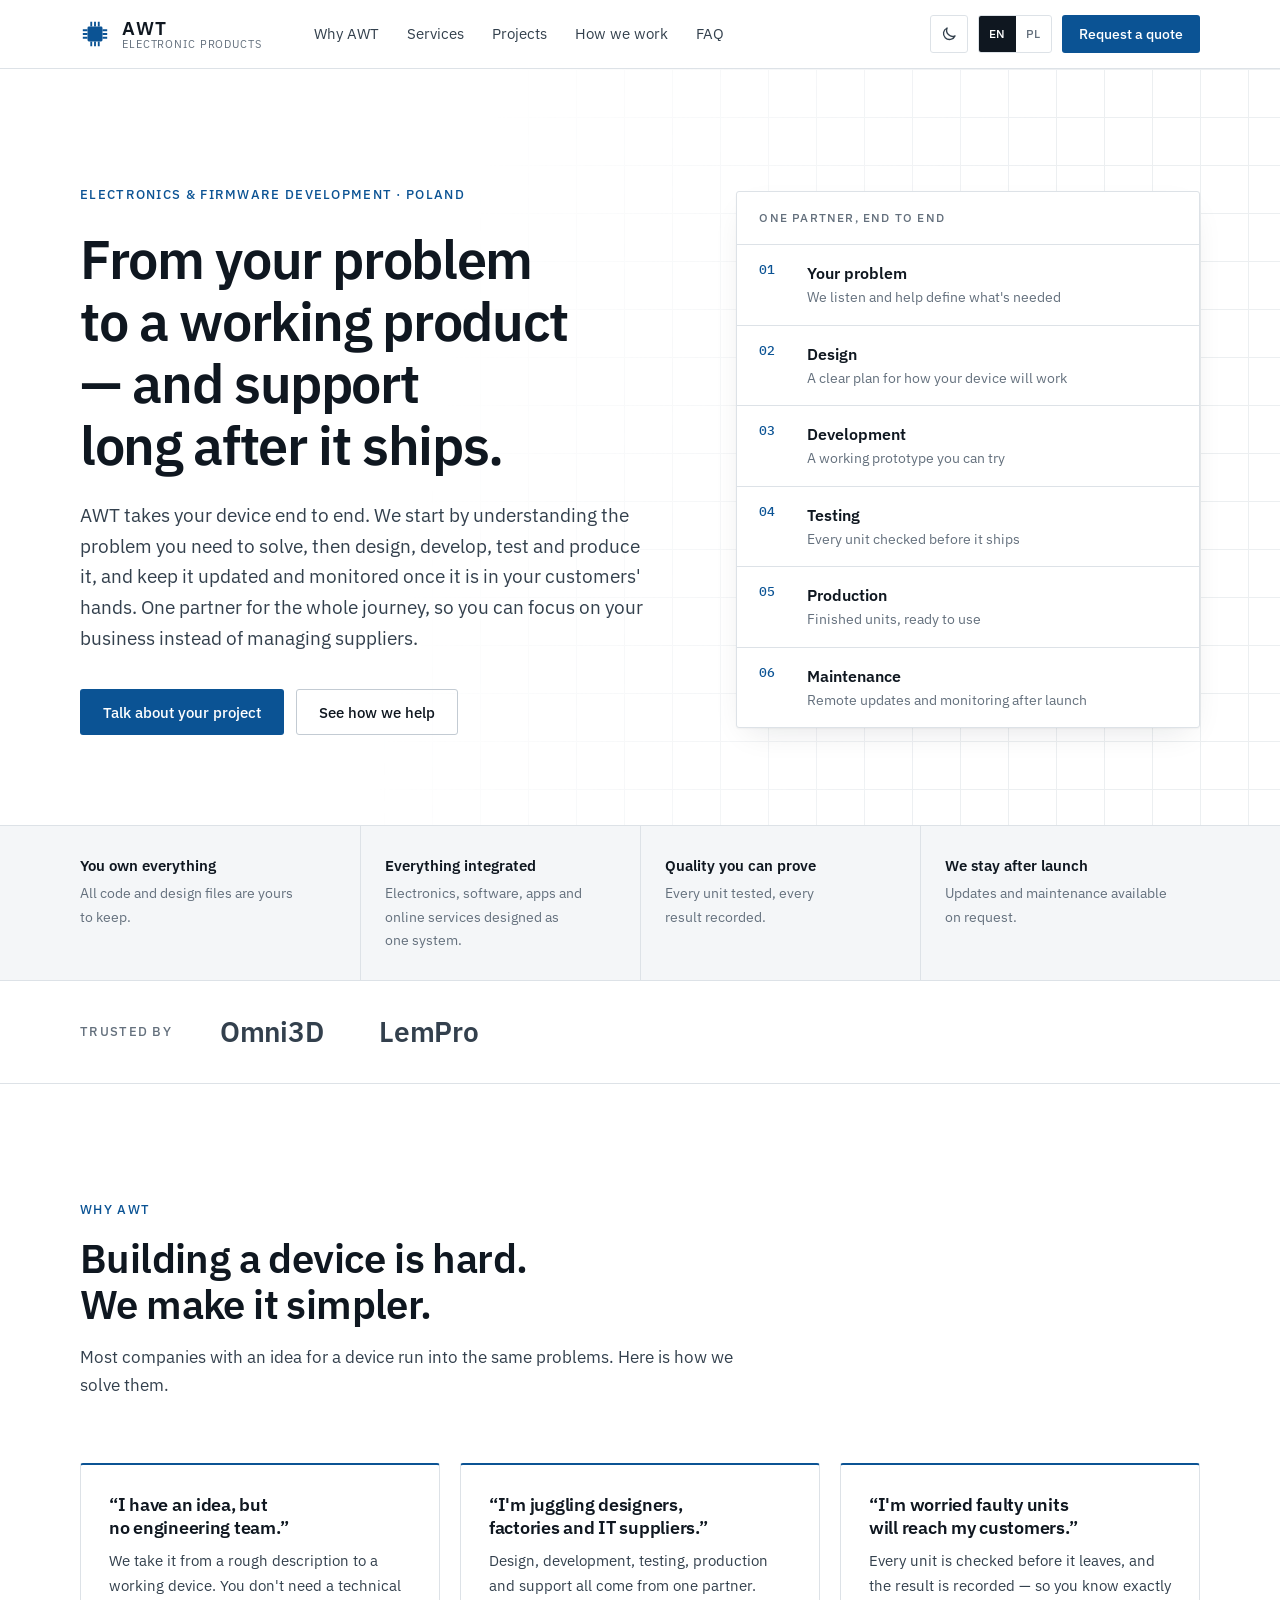
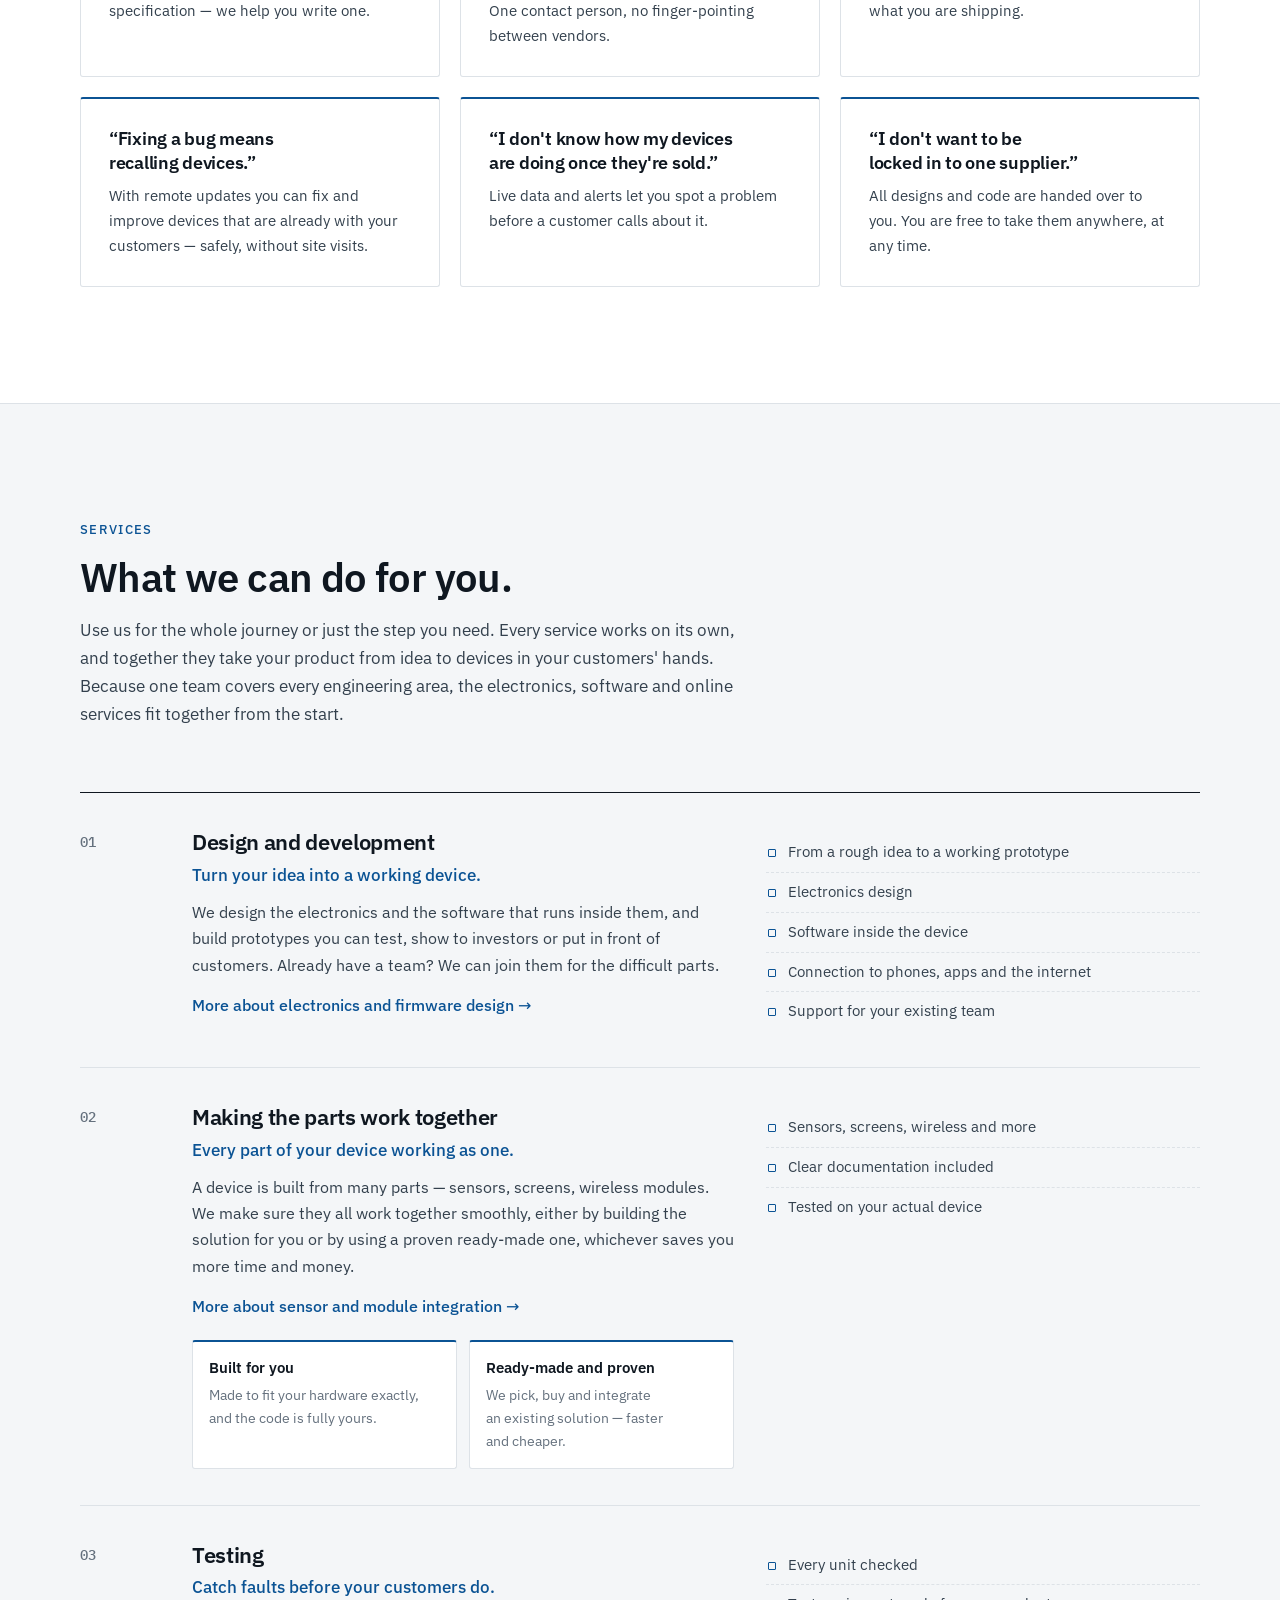
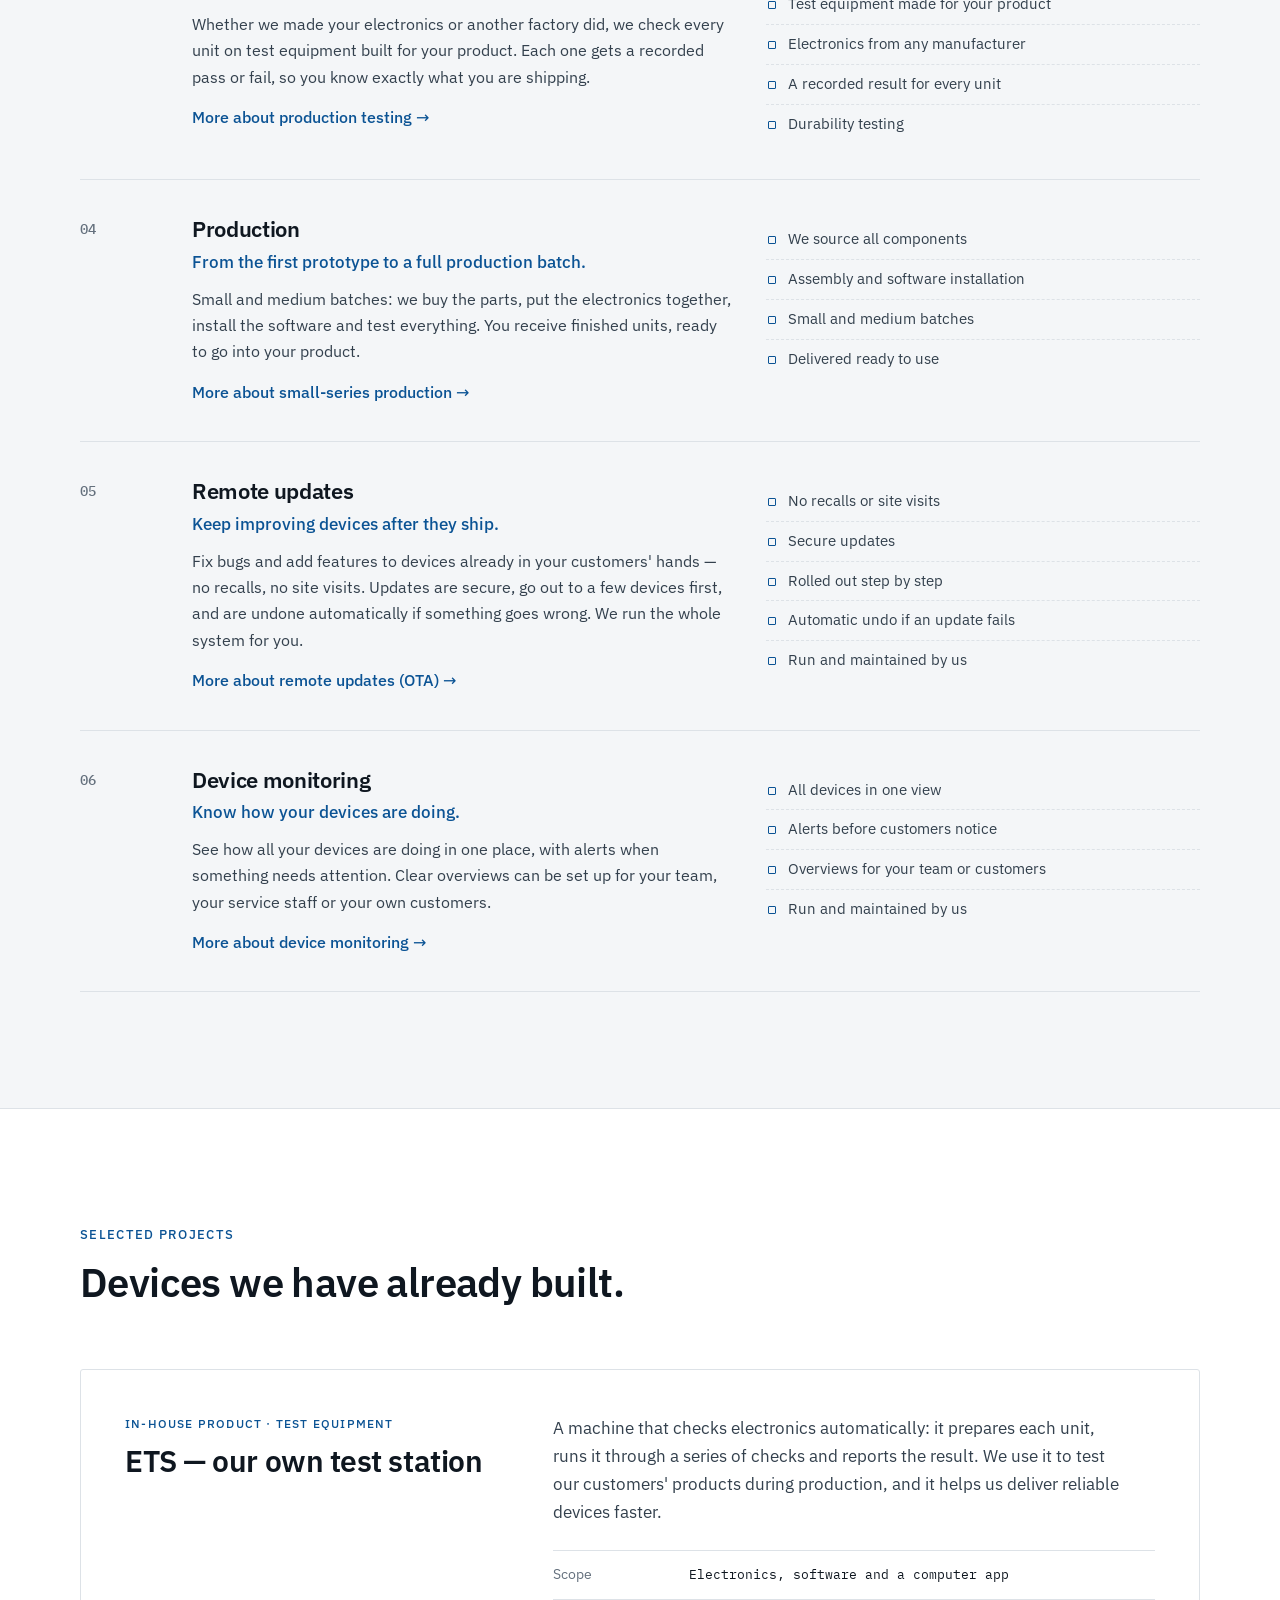
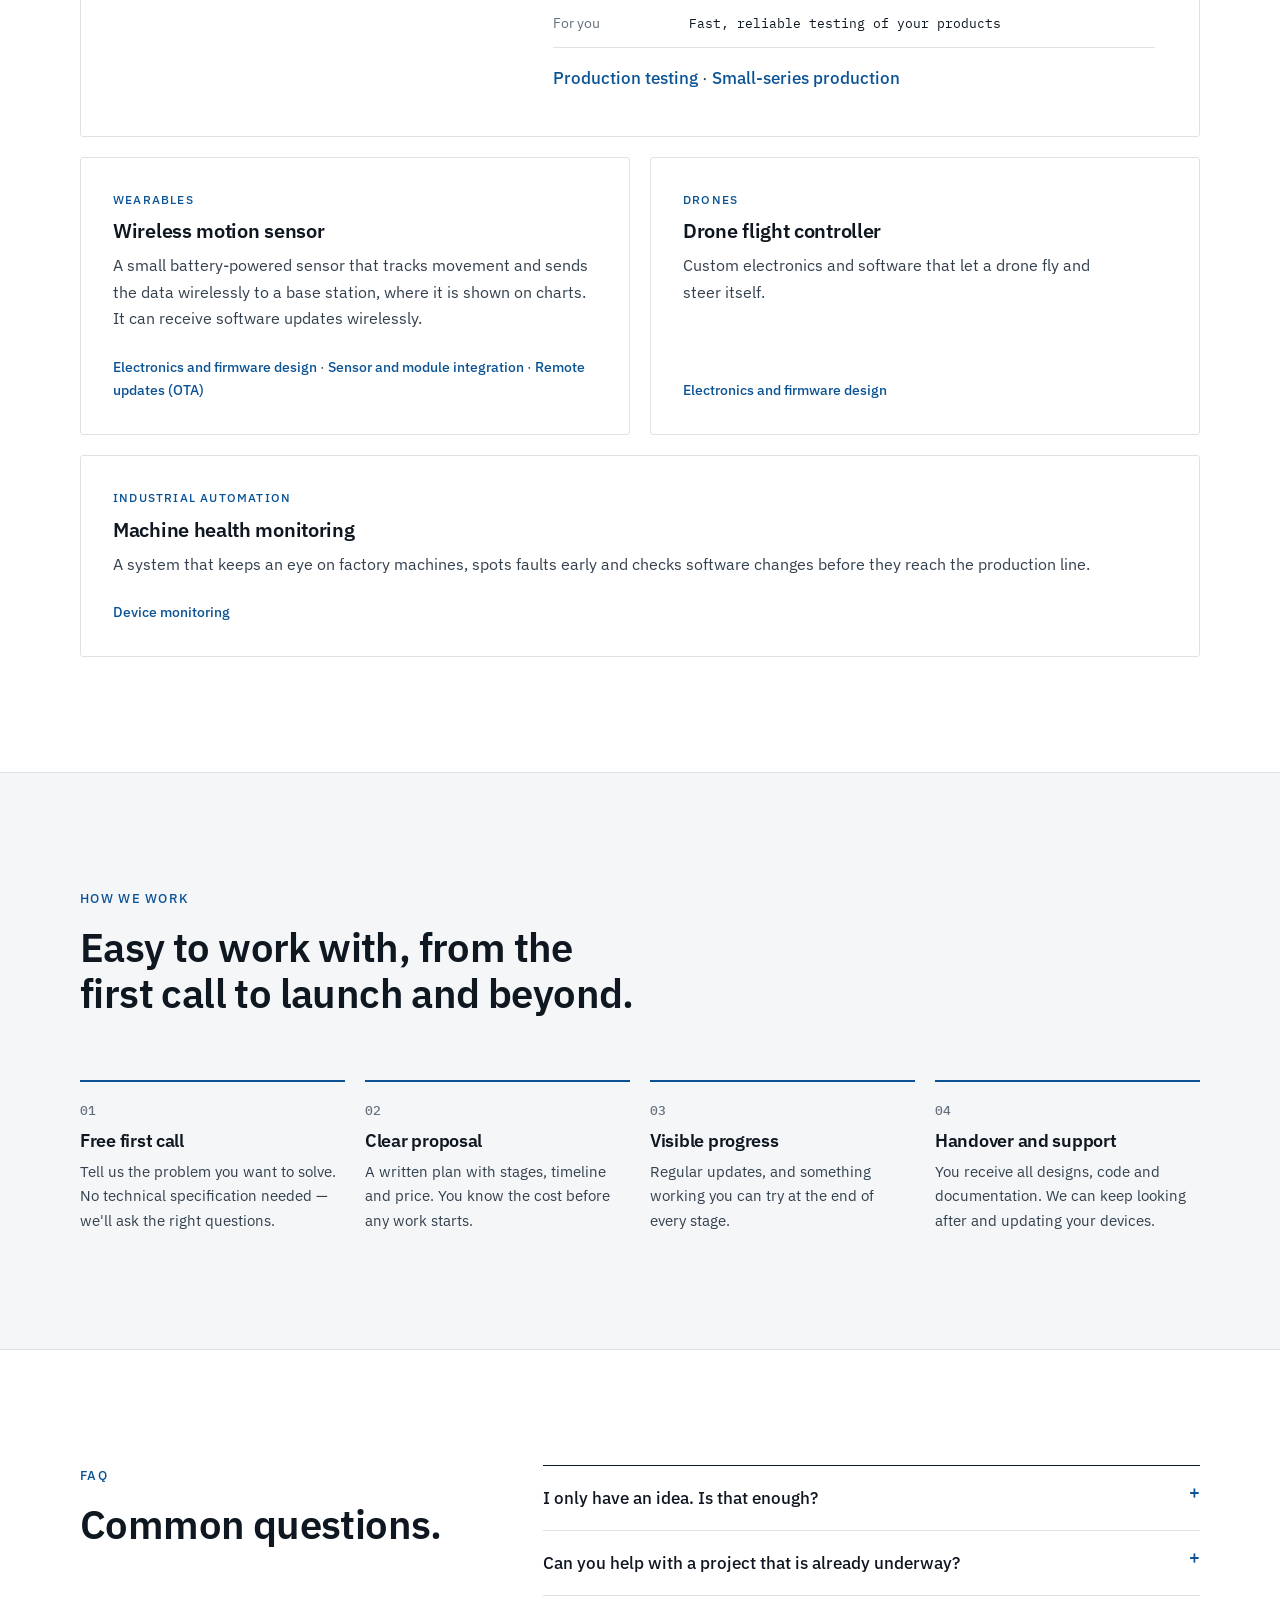
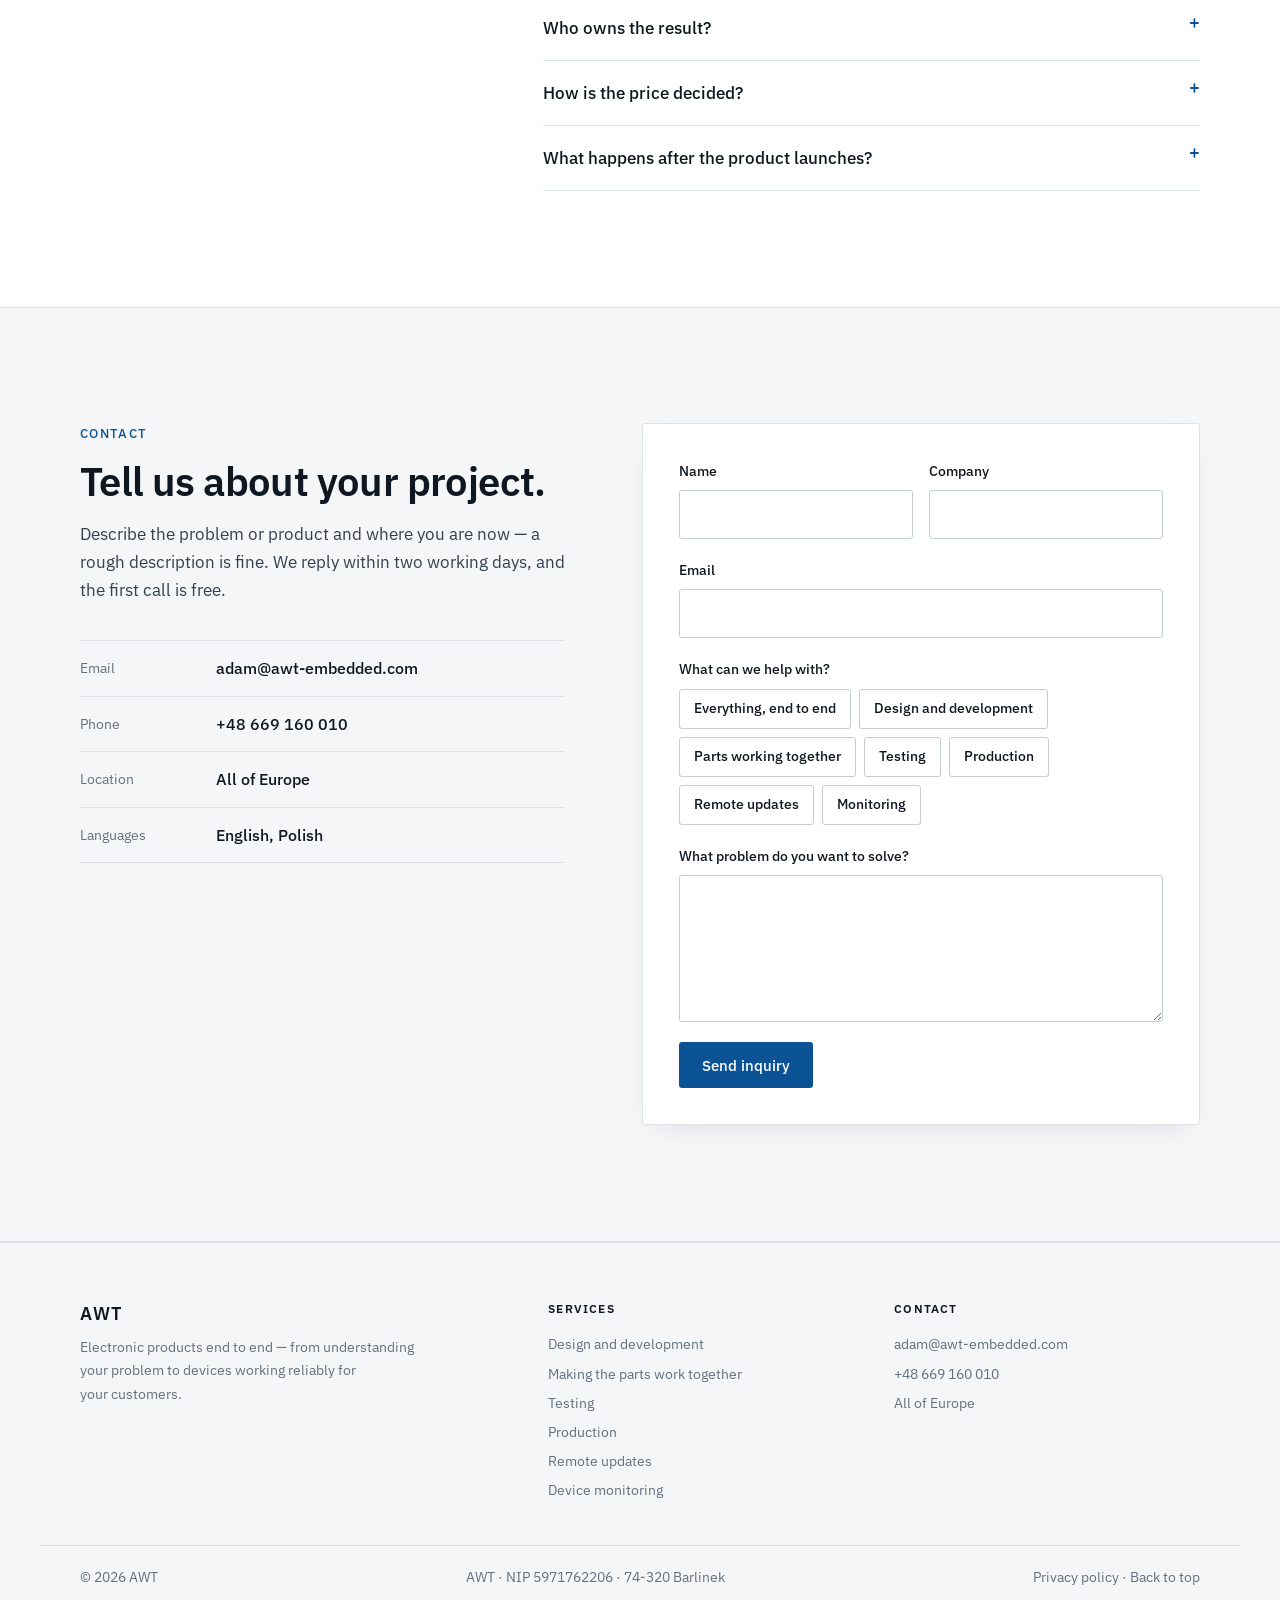
==== commit ae9bd4fb: "Change contact email to adam@awt-embedded.com Update links, contact form, structured data and the bu" ====
--- a/index.html
+++ b/index.html
@@ -42,7 +42,7 @@
     "url": "https://www.awt-embedded.com/",
     "image": "https://www.awt-embedded.com/og-image.png",
     "description": "Embedded electronics and firmware development: design, prototyping, testing, small-series production, remote updates and device monitoring.",
-    "email": "awt-barlinek@proton.me",
+    "email": "adam@awt-embedded.com",
     "telephone": "+48669160010",
     "taxID": "5971762206",
     "address": { "@type": "PostalAddress", "postalCode": "74-320", "addressLocality": "Barlinek", "addressCountry": "PL" },
@@ -363,7 +363,7 @@
           <p class="section__intro" data-i18n="contact.text">Describe the problem or product and where you are now — a rough description is fine. We reply within two working days, and the first call is free.</p>
 
           <dl class="details">
-            <div><dt data-i18n="contact.email">Email</dt><dd><a href="mailto:awt-barlinek@proton.me">awt-barlinek@proton.me</a></dd></div>
+            <div><dt data-i18n="contact.email">Email</dt><dd><a href="mailto:adam@awt-embedded.com">adam@awt-embedded.com</a></dd></div>
             <div><dt data-i18n="contact.phone">Phone</dt><dd><a href="tel:+48669160010">+48 669 160 010</a></dd></div>
             <div><dt data-i18n="contact.loc">Location</dt><dd data-i18n="contact.locv">All of Europe</dd></div>
             <div><dt data-i18n="contact.langs">Languages</dt><dd data-i18n="contact.langsv">English, Polish</dd></div>
@@ -430,7 +430,7 @@
       <div>
         <p class="footer__h" data-i18n="contact.eyebrow">Contact</p>
         <ul>
-          <li><a href="mailto:awt-barlinek@proton.me">awt-barlinek@proton.me</a></li>
+          <li><a href="mailto:adam@awt-embedded.com">adam@awt-embedded.com</a></li>
           <li><a href="tel:+48669160010">+48 669 160 010</a></li>
           <li data-i18n="footer.loc">All of Europe</li>
         </ul>
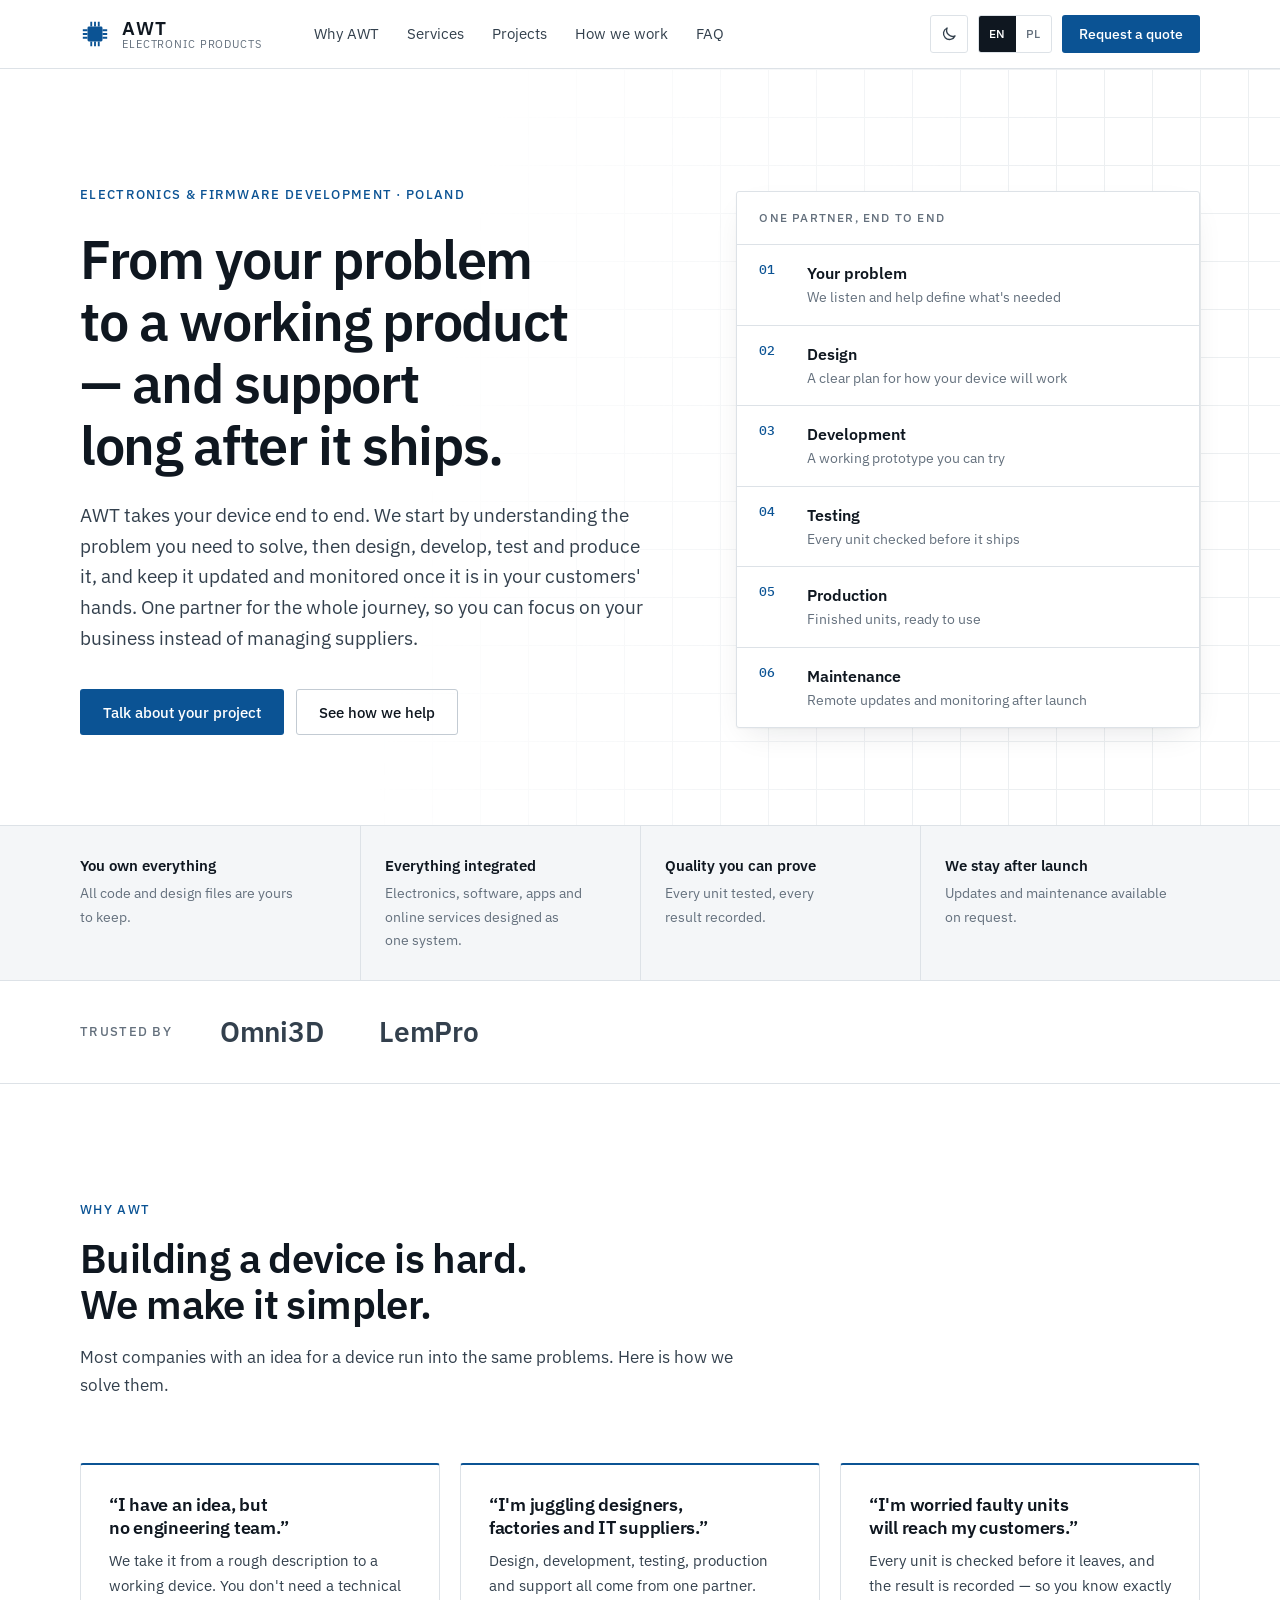
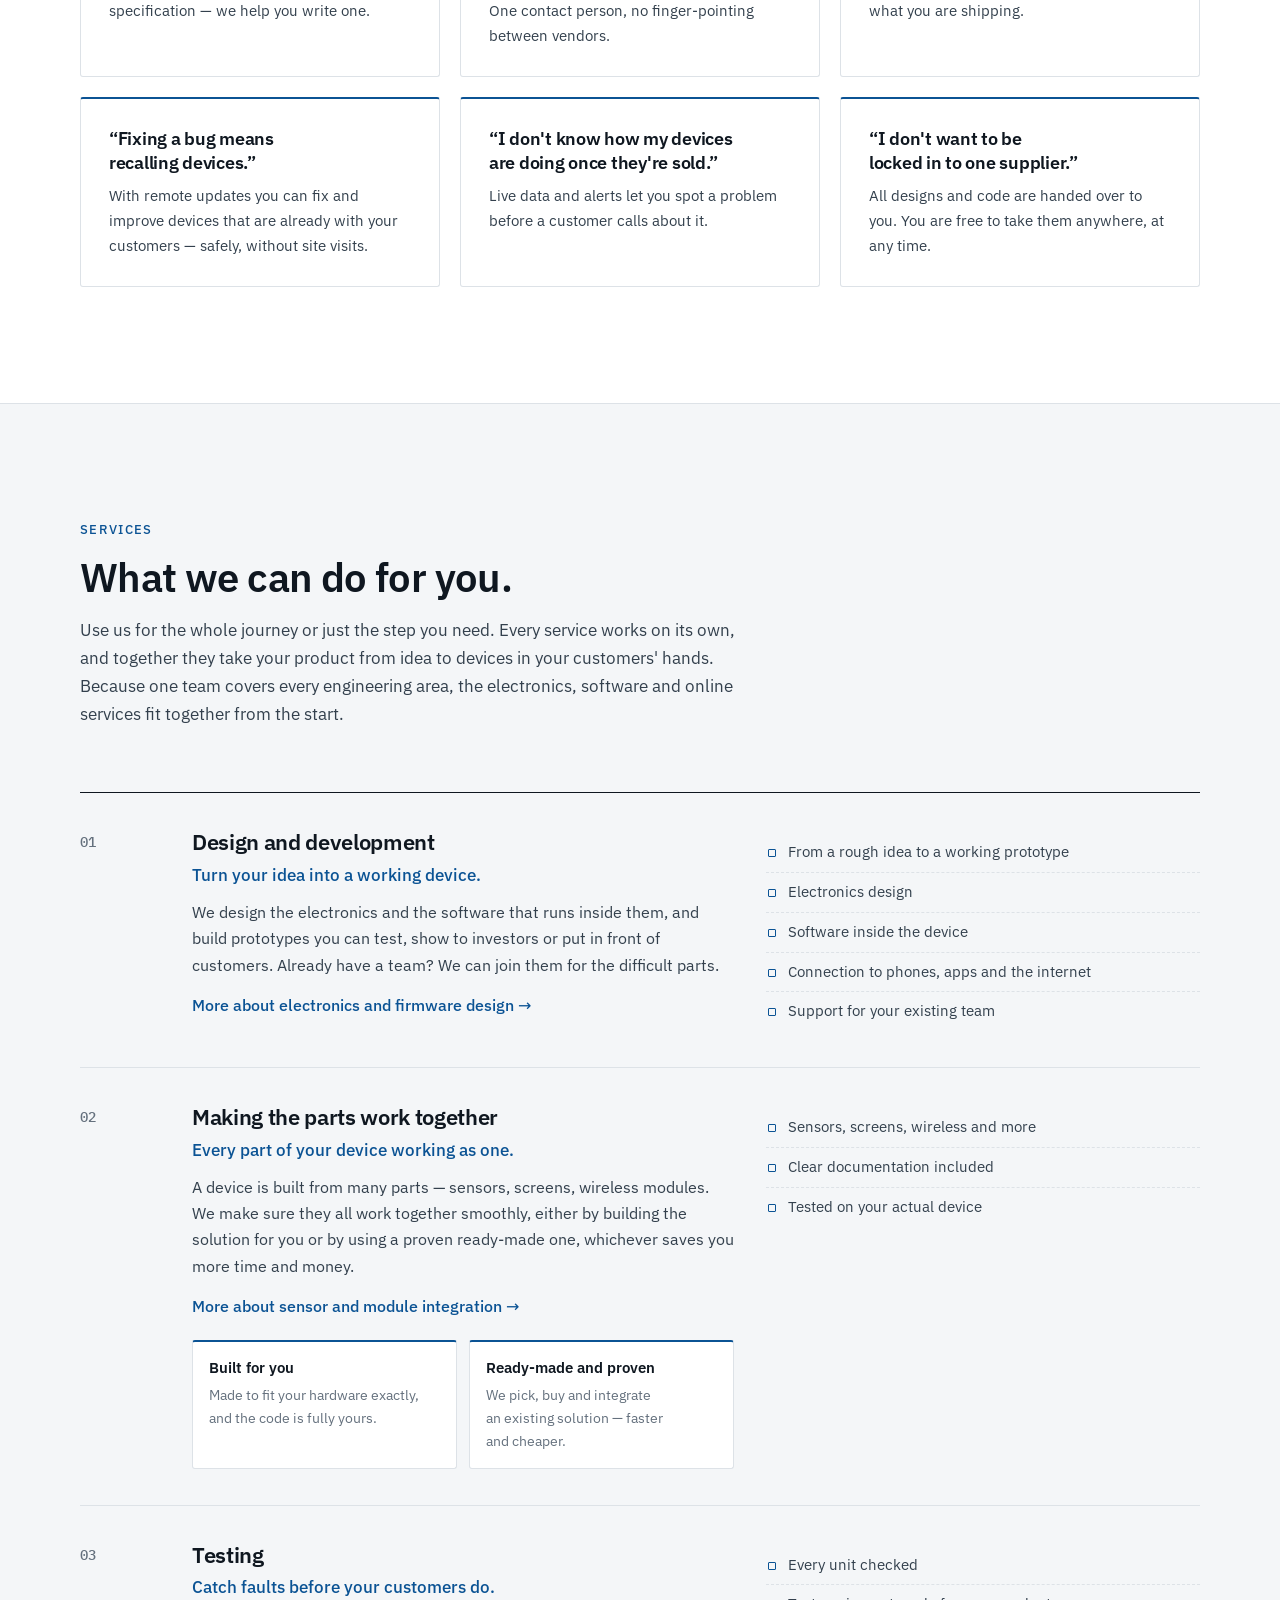
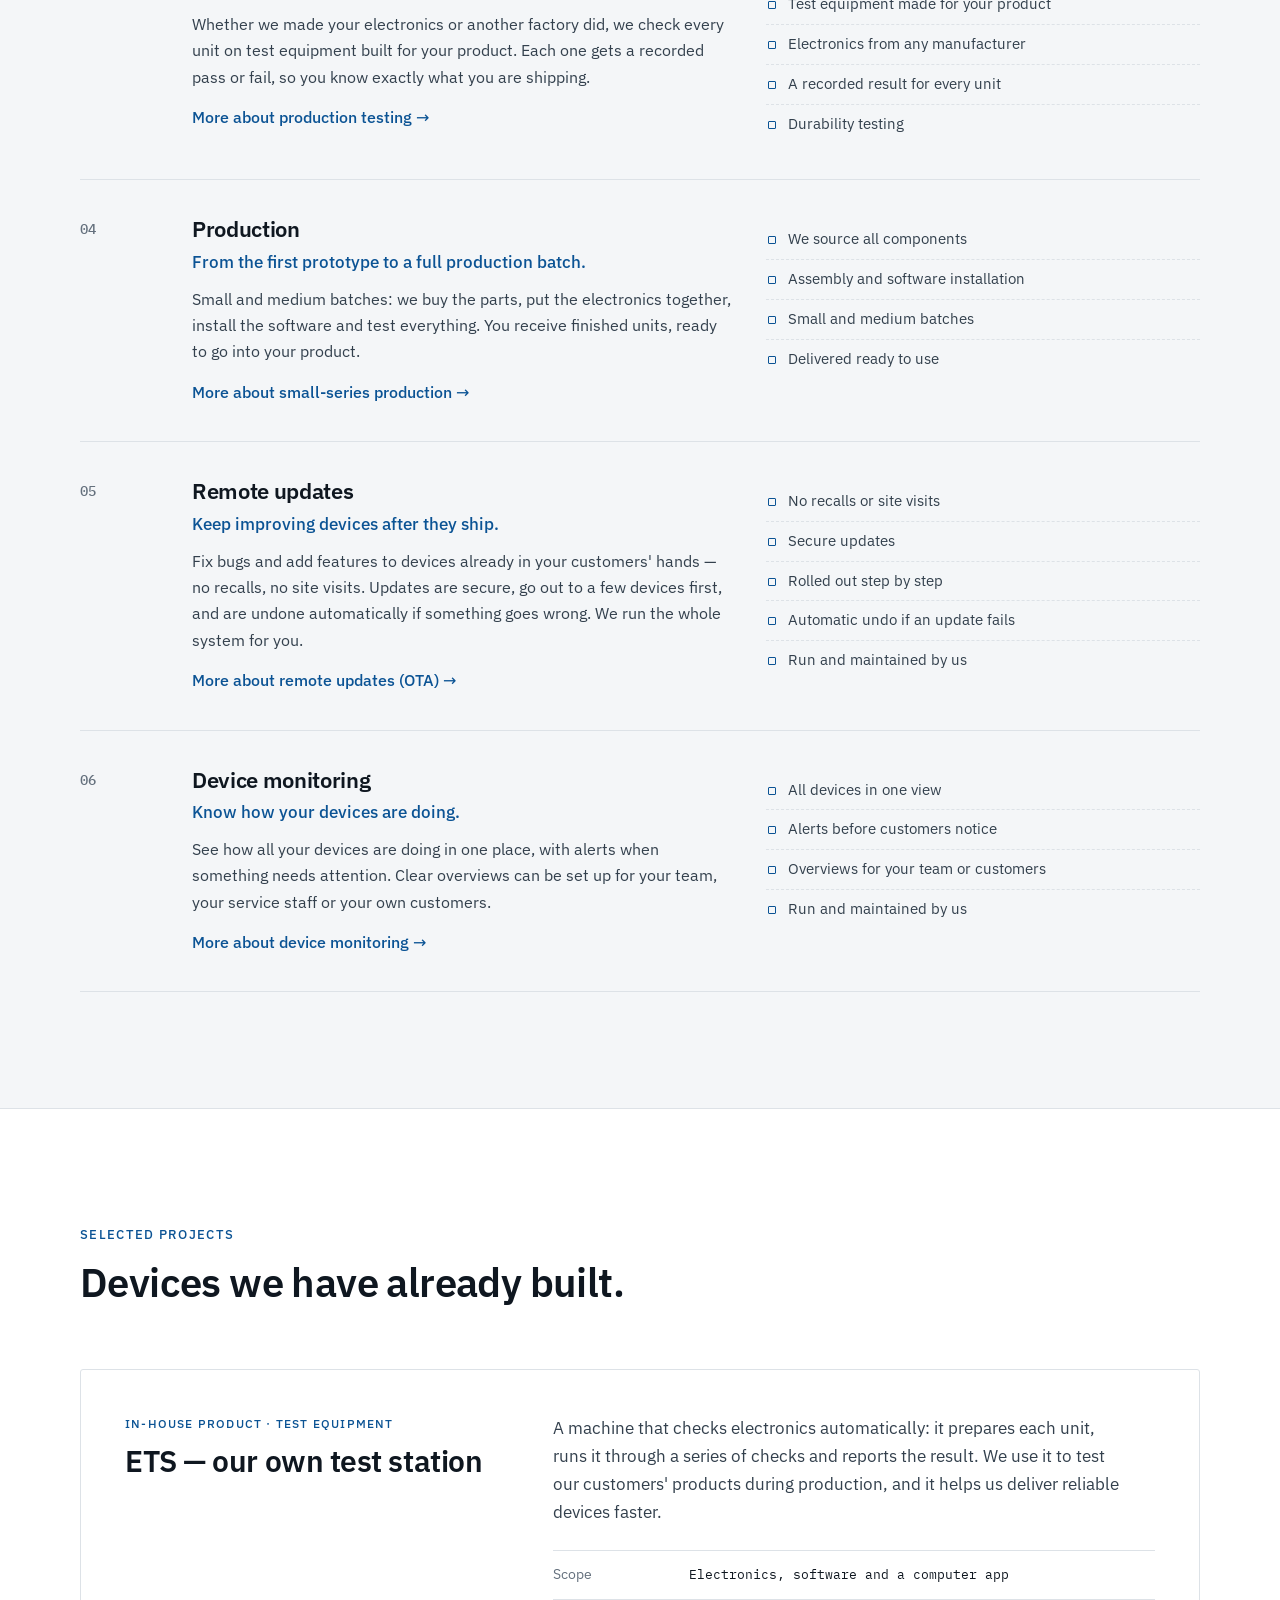
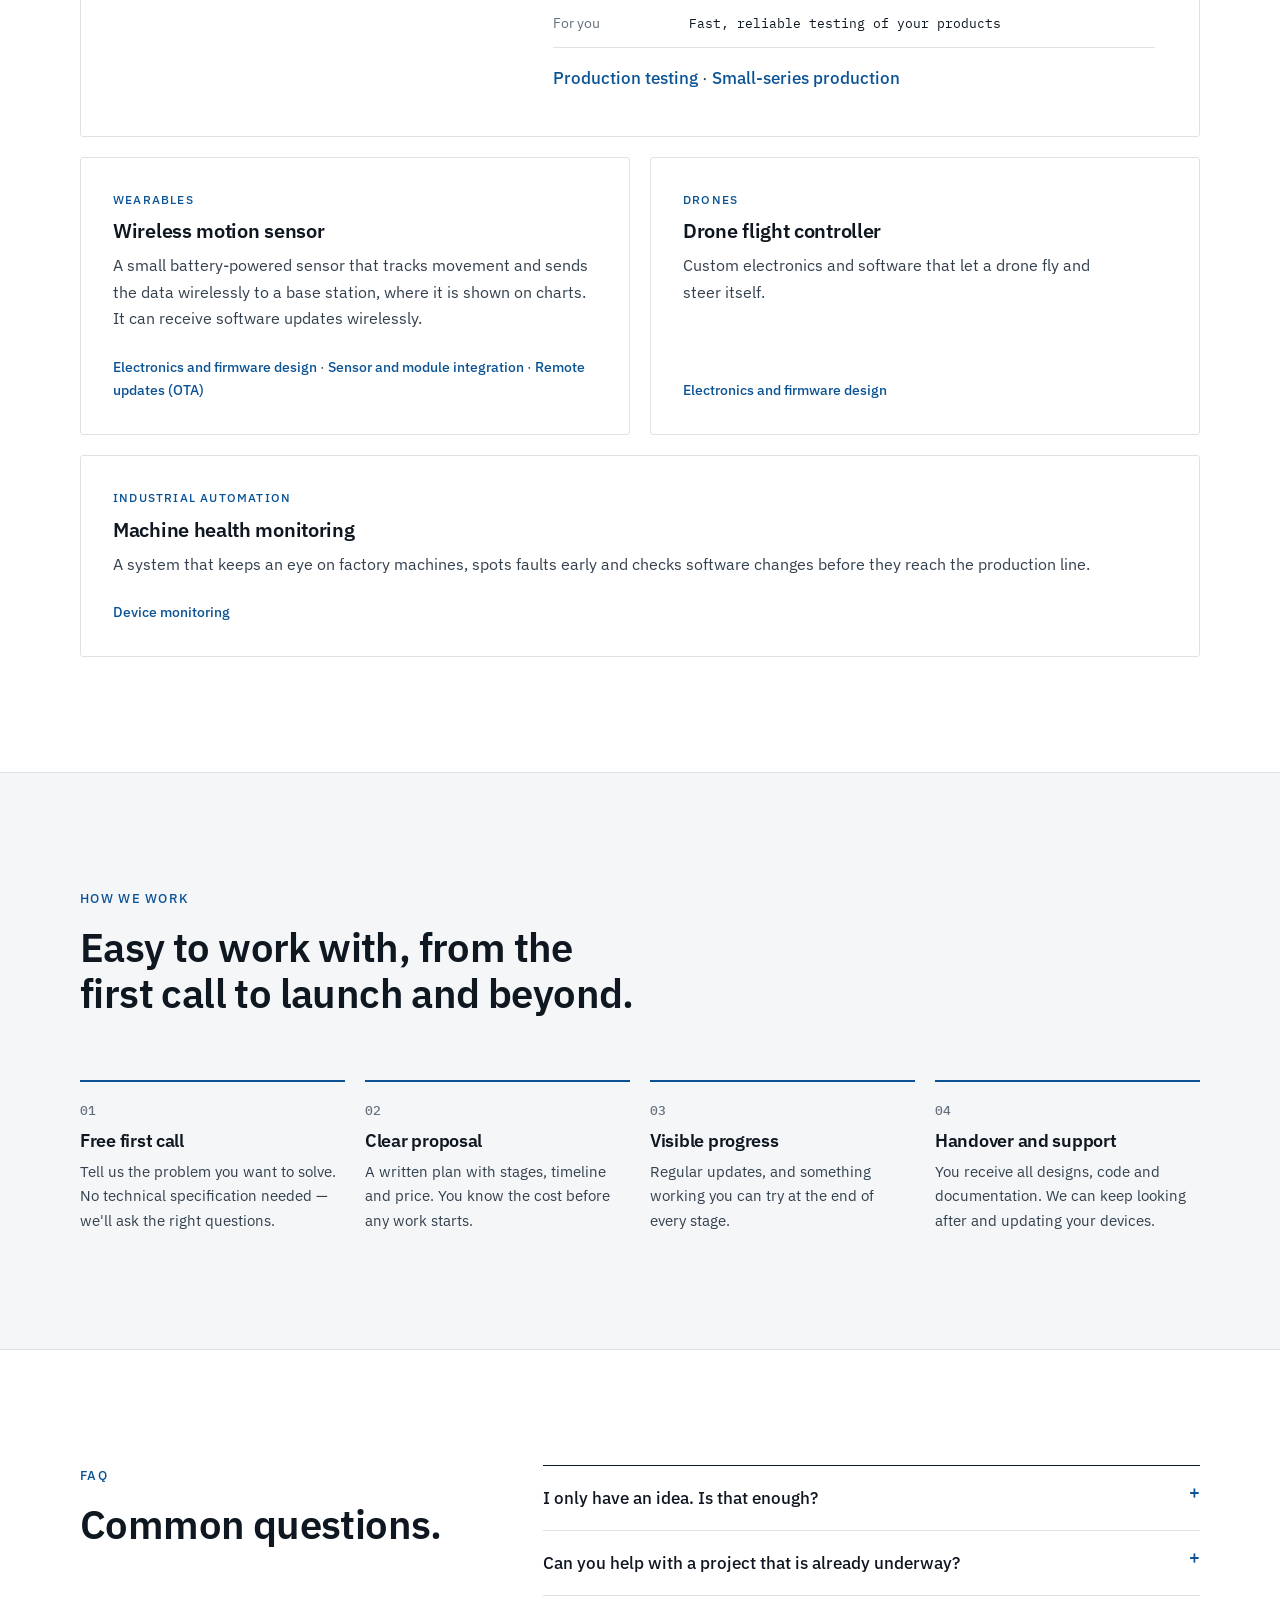
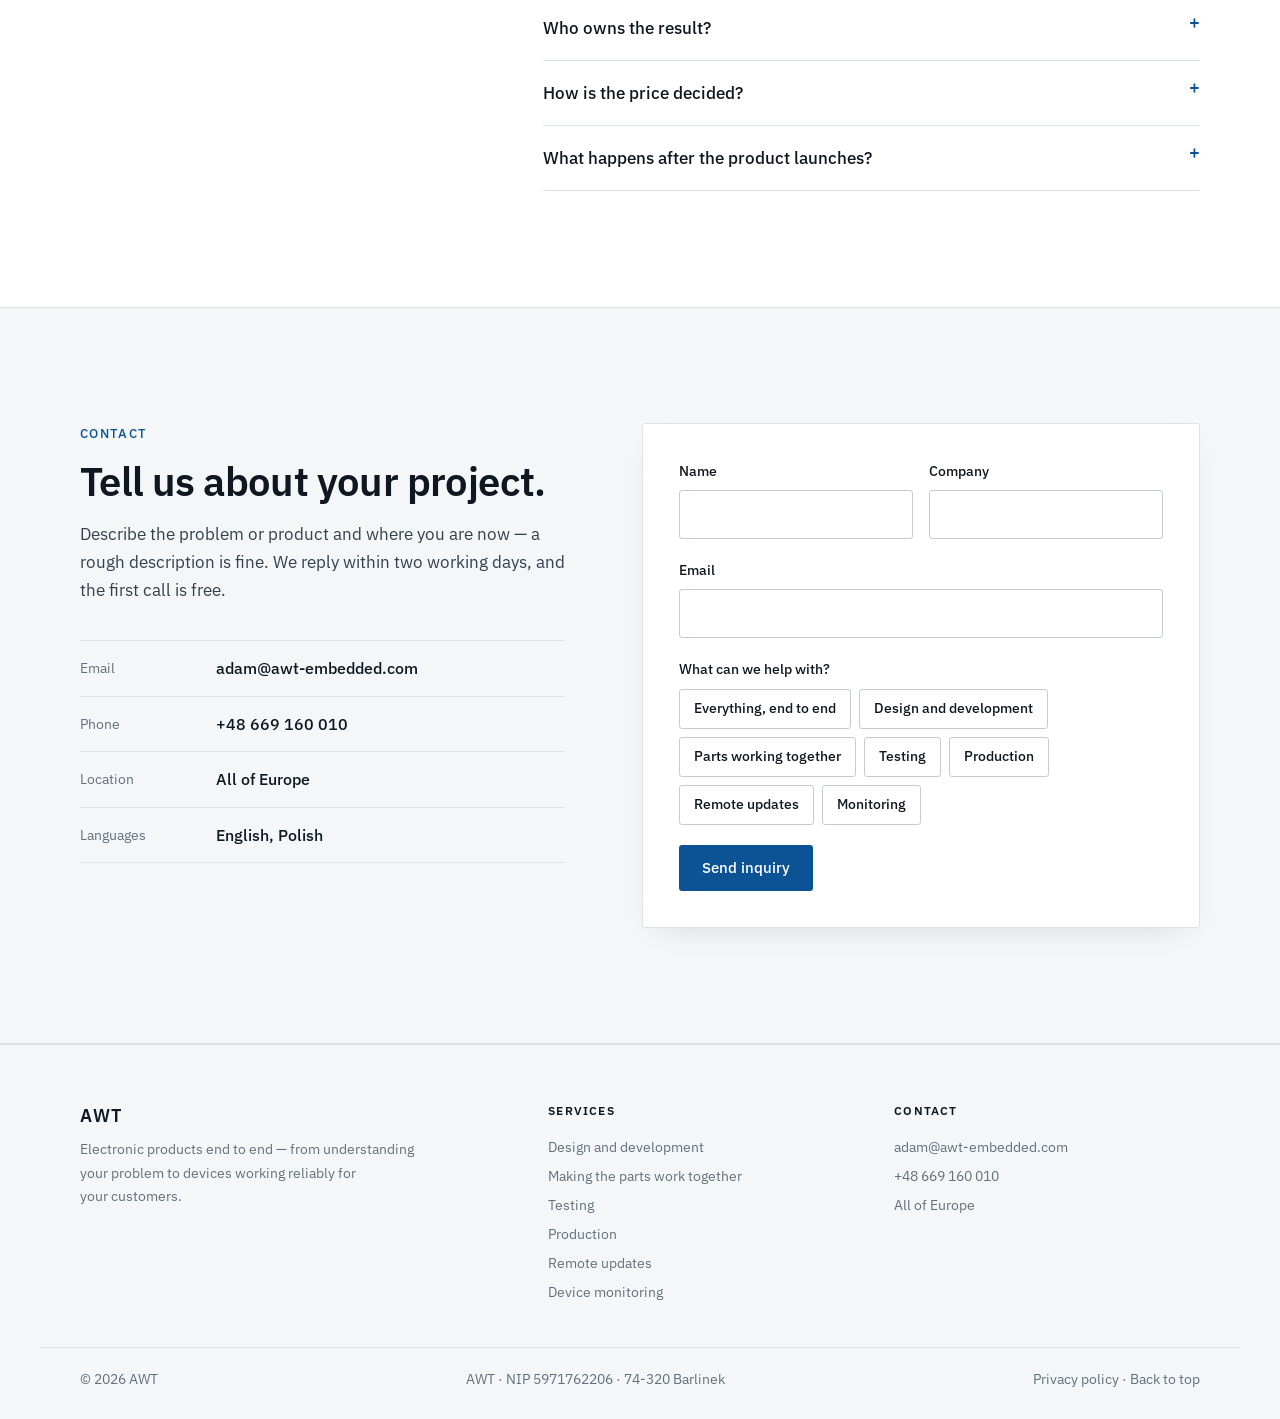
==== commit fa0fd749: "Remove the description box and rename the calendar to "Schedule a call" The contact form now needs o" ====
--- a/index.html
+++ b/index.html
@@ -397,10 +397,21 @@
               <label><input type="checkbox" name="need" value="Device monitoring"><span data-i18n="form.c4">Monitoring</span></label>
             </div>
           </fieldset>
-          <div class="field">
-            <label for="f-msg" data-i18n="form.msg">What problem do you want to solve?</label>
-            <textarea id="f-msg" name="message" rows="5" required></textarea>
-          </div>
+          <!-- Shown by main.js only when up-to-date times are available in data/slots.json. -->
+          <fieldset class="field" id="slot-picker" hidden>
+            <legend data-i18n="form.slot">Schedule a call (optional)</legend>
+            <p class="cal__hint" data-i18n="form.sloth">Times are in your local time zone. We confirm the time by email.</p>
+            <div class="cal">
+              <div class="cal__head">
+                <button class="cal__nav" type="button" id="cal-prev">‹</button>
+                <p class="cal__month" id="cal-month" aria-live="polite"></p>
+                <button class="cal__nav" type="button" id="cal-next">›</button>
+              </div>
+              <div class="cal__grid" id="cal-grid"></div>
+              <div class="cal__times" id="cal-times"></div>
+              <p class="cal__chosen" id="cal-chosen" role="status" aria-live="polite"></p>
+            </div>
+          </fieldset>
           <div class="form__foot">
             <button class="btn btn--primary" type="submit" data-i18n="form.send">Send inquiry</button>
             <p class="form__note" id="form-note" role="status" aria-live="polite"></p>
--- a/styles.css
+++ b/styles.css
@@ -269,6 +269,29 @@
 .chips input:focus-visible + span { outline: 2px solid var(--accent); outline-offset: 2px; }
 .form__foot { display: flex; align-items: center; gap: 16px; flex-wrap: wrap; }
 .form__note { font-size: 14px; color: var(--muted); }
+
+/* call time picker */
+.field[hidden] { display: none; }
+.cal__hint { margin: 0; font-size: 14px; color: var(--muted); }
+.cal { display: grid; gap: 12px; margin-top: 6px; padding: 14px; border: 1px solid var(--line-strong); border-radius: var(--radius); background: var(--field); }
+.cal__head { display: flex; align-items: center; justify-content: space-between; gap: 8px; }
+.cal__month { margin: 0; font-weight: 500; text-transform: capitalize; }
+.cal__nav { width: 40px; height: 40px; border: 1px solid var(--line-strong); border-radius: var(--radius); background: transparent; color: var(--ink); font: inherit; font-size: 20px; line-height: 1; cursor: pointer; }
+.cal__nav:hover:not(:disabled) { border-color: var(--ink-2); }
+.cal__nav:disabled { opacity: .35; cursor: default; }
+.cal__grid { display: grid; grid-template-columns: repeat(7, minmax(0, 1fr)); gap: 4px; }
+.cal__weekday { padding: 4px 0; text-align: center; font-size: 12px; color: var(--muted); }
+.cal__day { min-height: 40px; padding: 0; border: 1px solid var(--line-strong); border-radius: var(--radius); background: transparent; color: var(--ink); font: inherit; font-size: 14px; cursor: pointer; }
+.cal__day:hover:not(:disabled) { border-color: var(--accent); }
+.cal__day:disabled { border-color: transparent; color: var(--muted); opacity: .6; cursor: default; }
+.cal__times { display: flex; flex-wrap: wrap; gap: 8px; }
+.cal__times:empty { display: none; }
+.cal__time { min-height: 40px; padding: 0 12px; border: 1px solid var(--line-strong); border-radius: var(--radius); background: transparent; color: var(--ink); font: inherit; font-size: 14px; cursor: pointer; }
+.cal__time:hover { border-color: var(--accent); }
+.cal__day[aria-pressed="true"], .cal__time[aria-pressed="true"] { background: var(--accent-soft); border-color: var(--accent); color: var(--accent); font-weight: 500; }
+.cal__nav:focus-visible, .cal__day:focus-visible, .cal__time:focus-visible { outline: 2px solid var(--accent); outline-offset: 2px; }
+.cal__chosen { margin: 0; font-size: 14px; font-weight: 500; }
+.cal__chosen:empty { display: none; }
 
 /* footer */
 .footer { background: var(--bg-alt); border-top: 1px solid var(--line); padding-top: 56px; font-size: 14px; color: var(--muted); }
